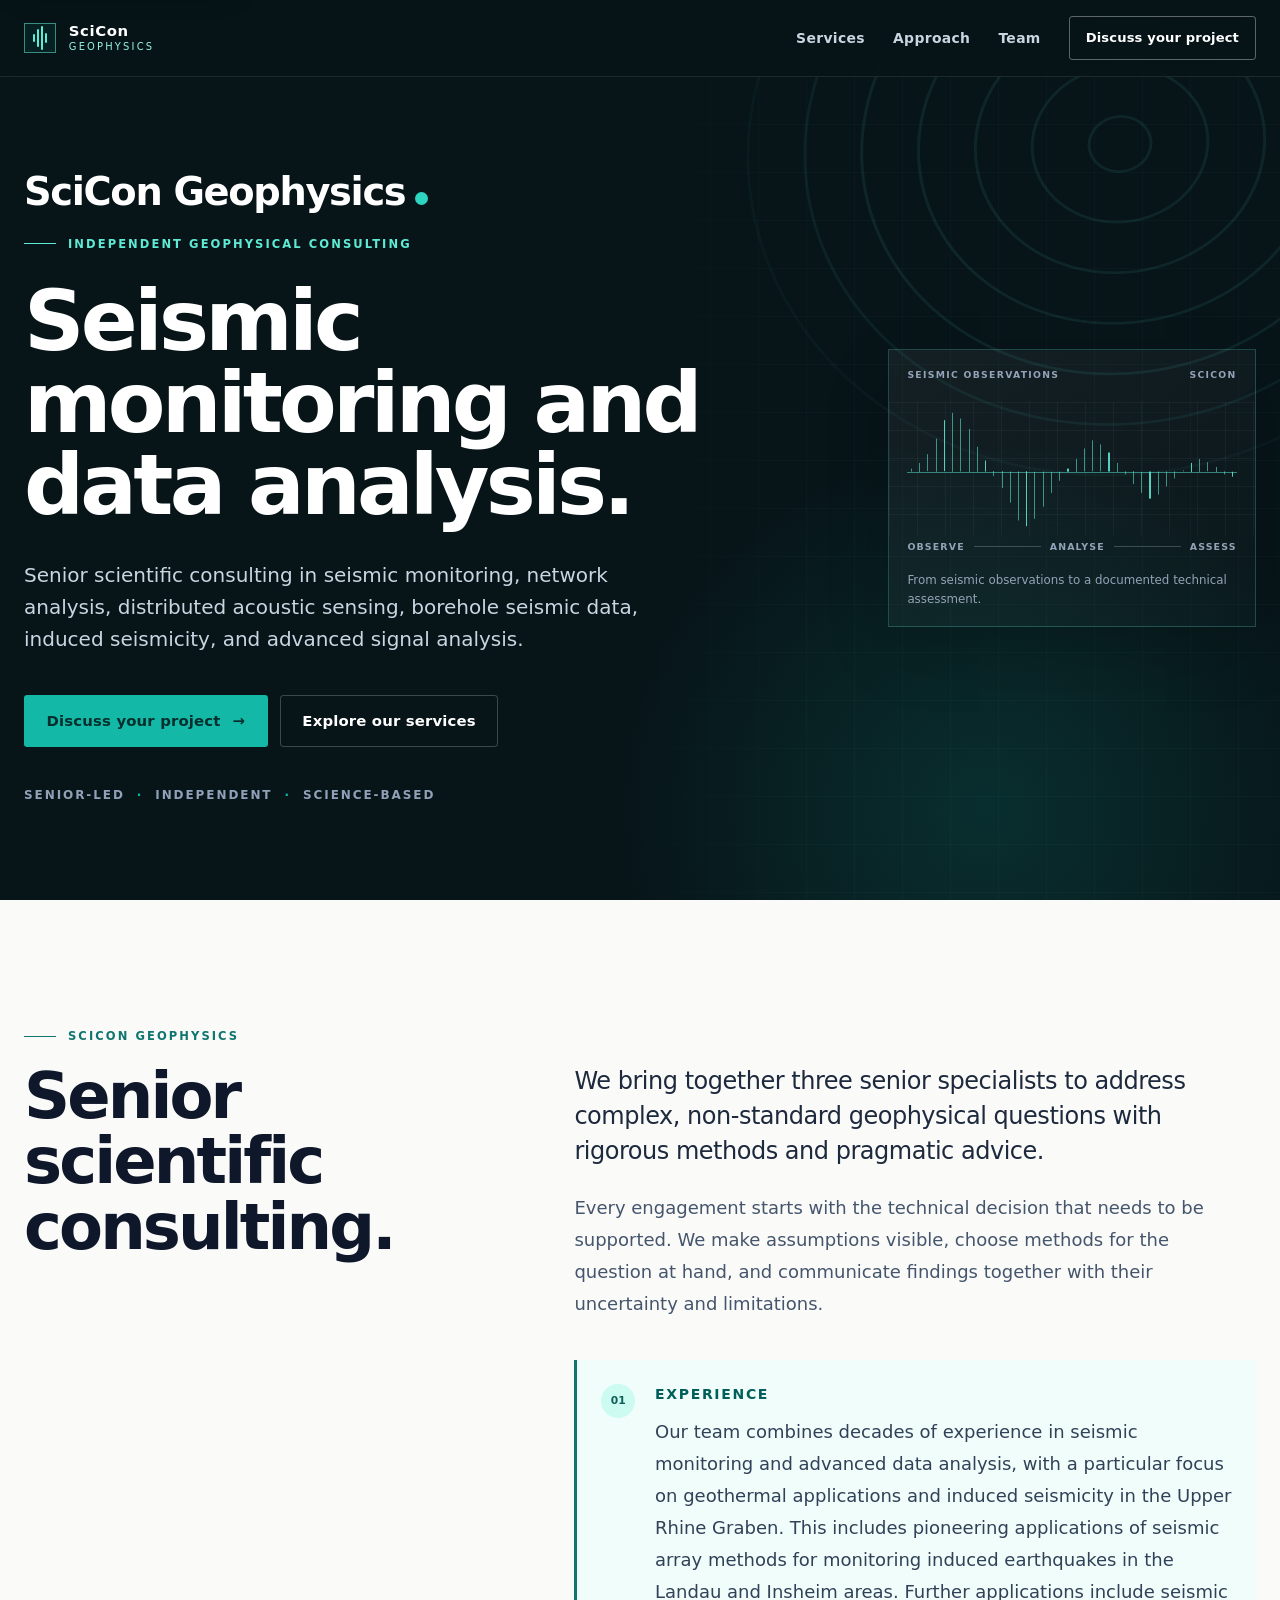
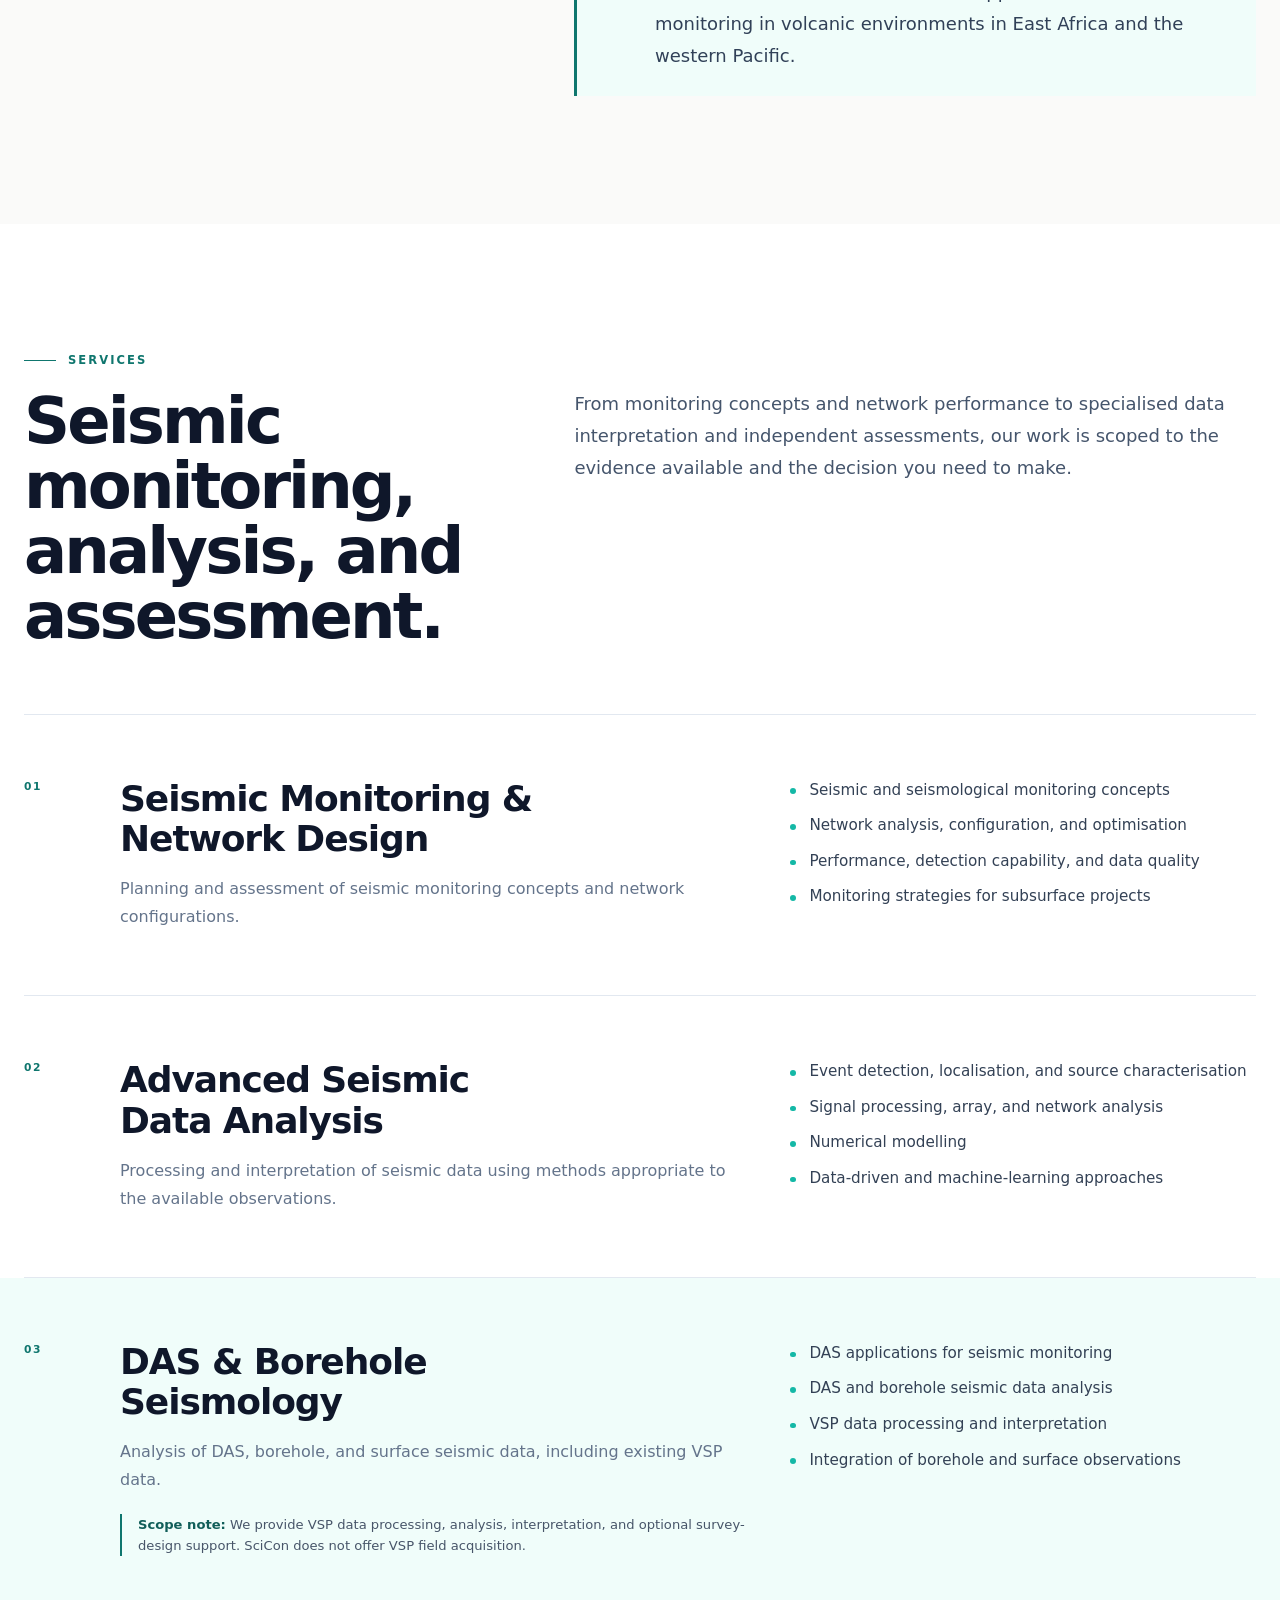
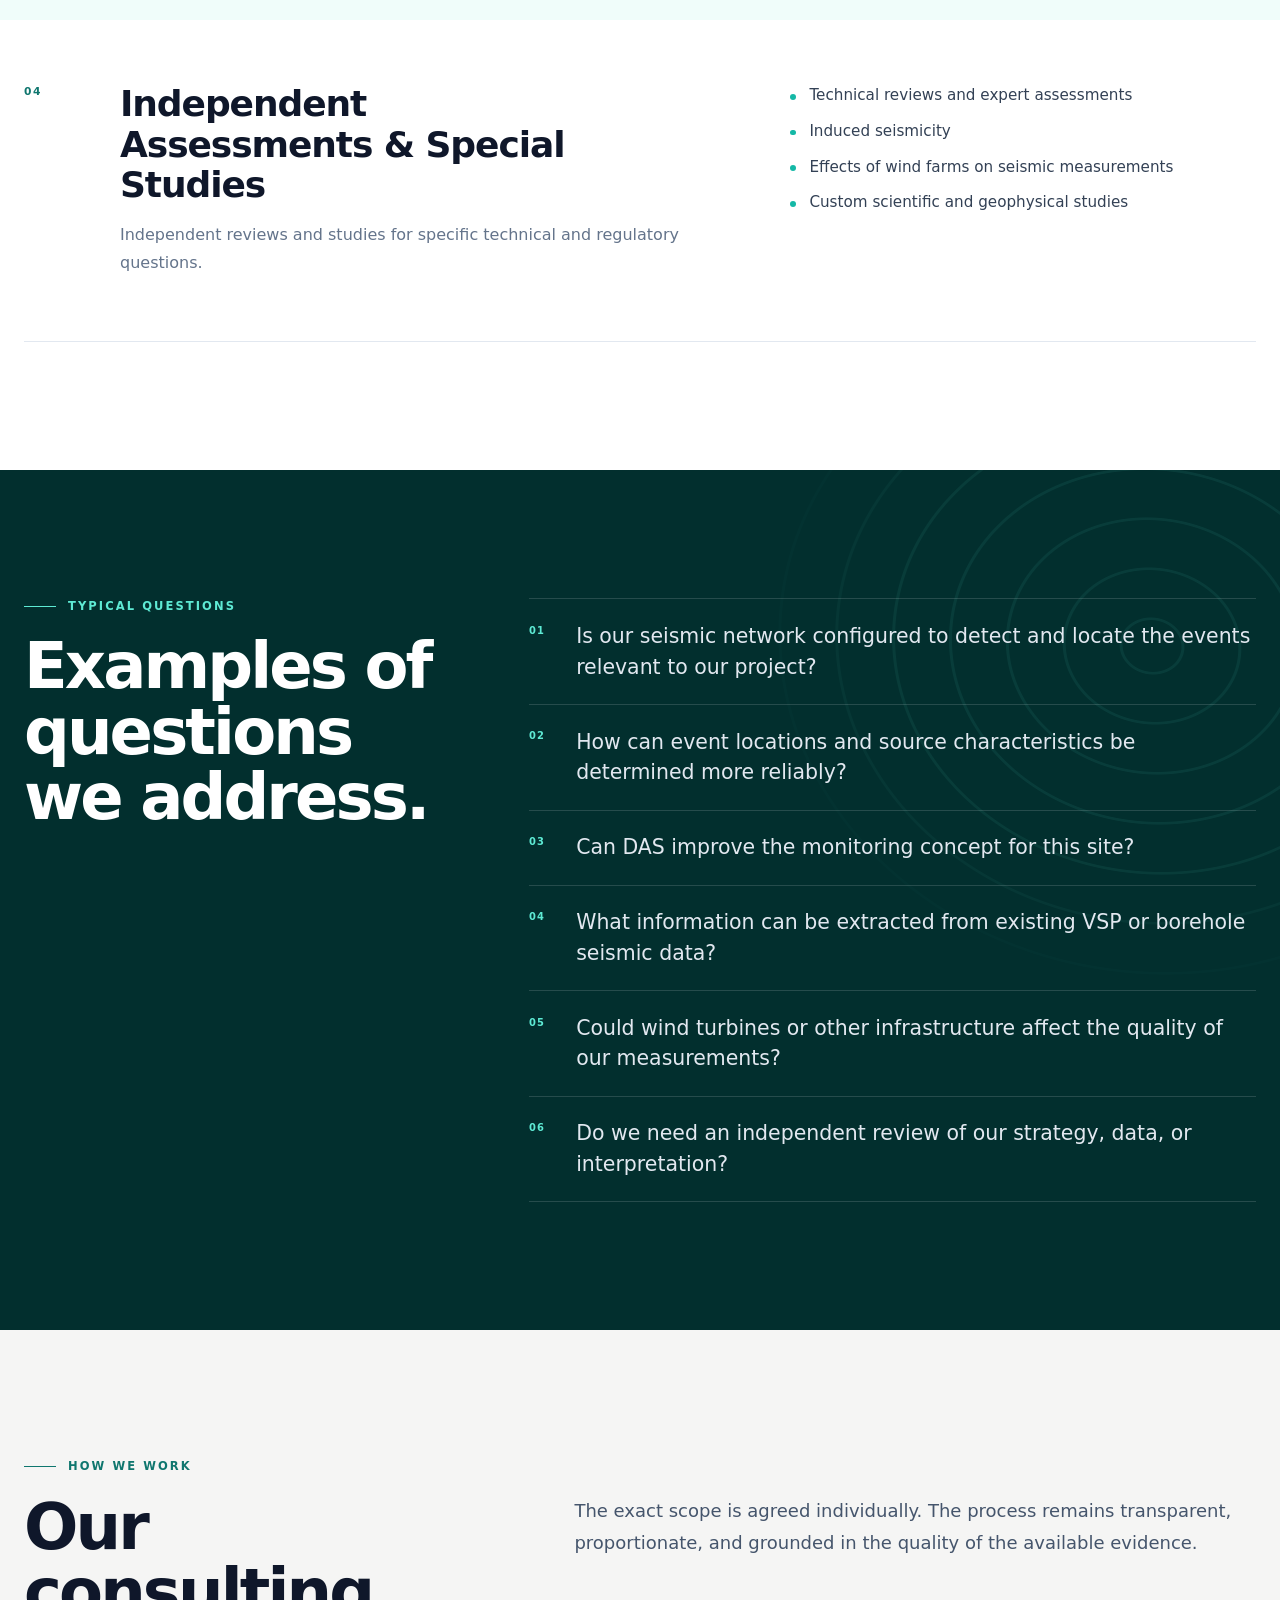
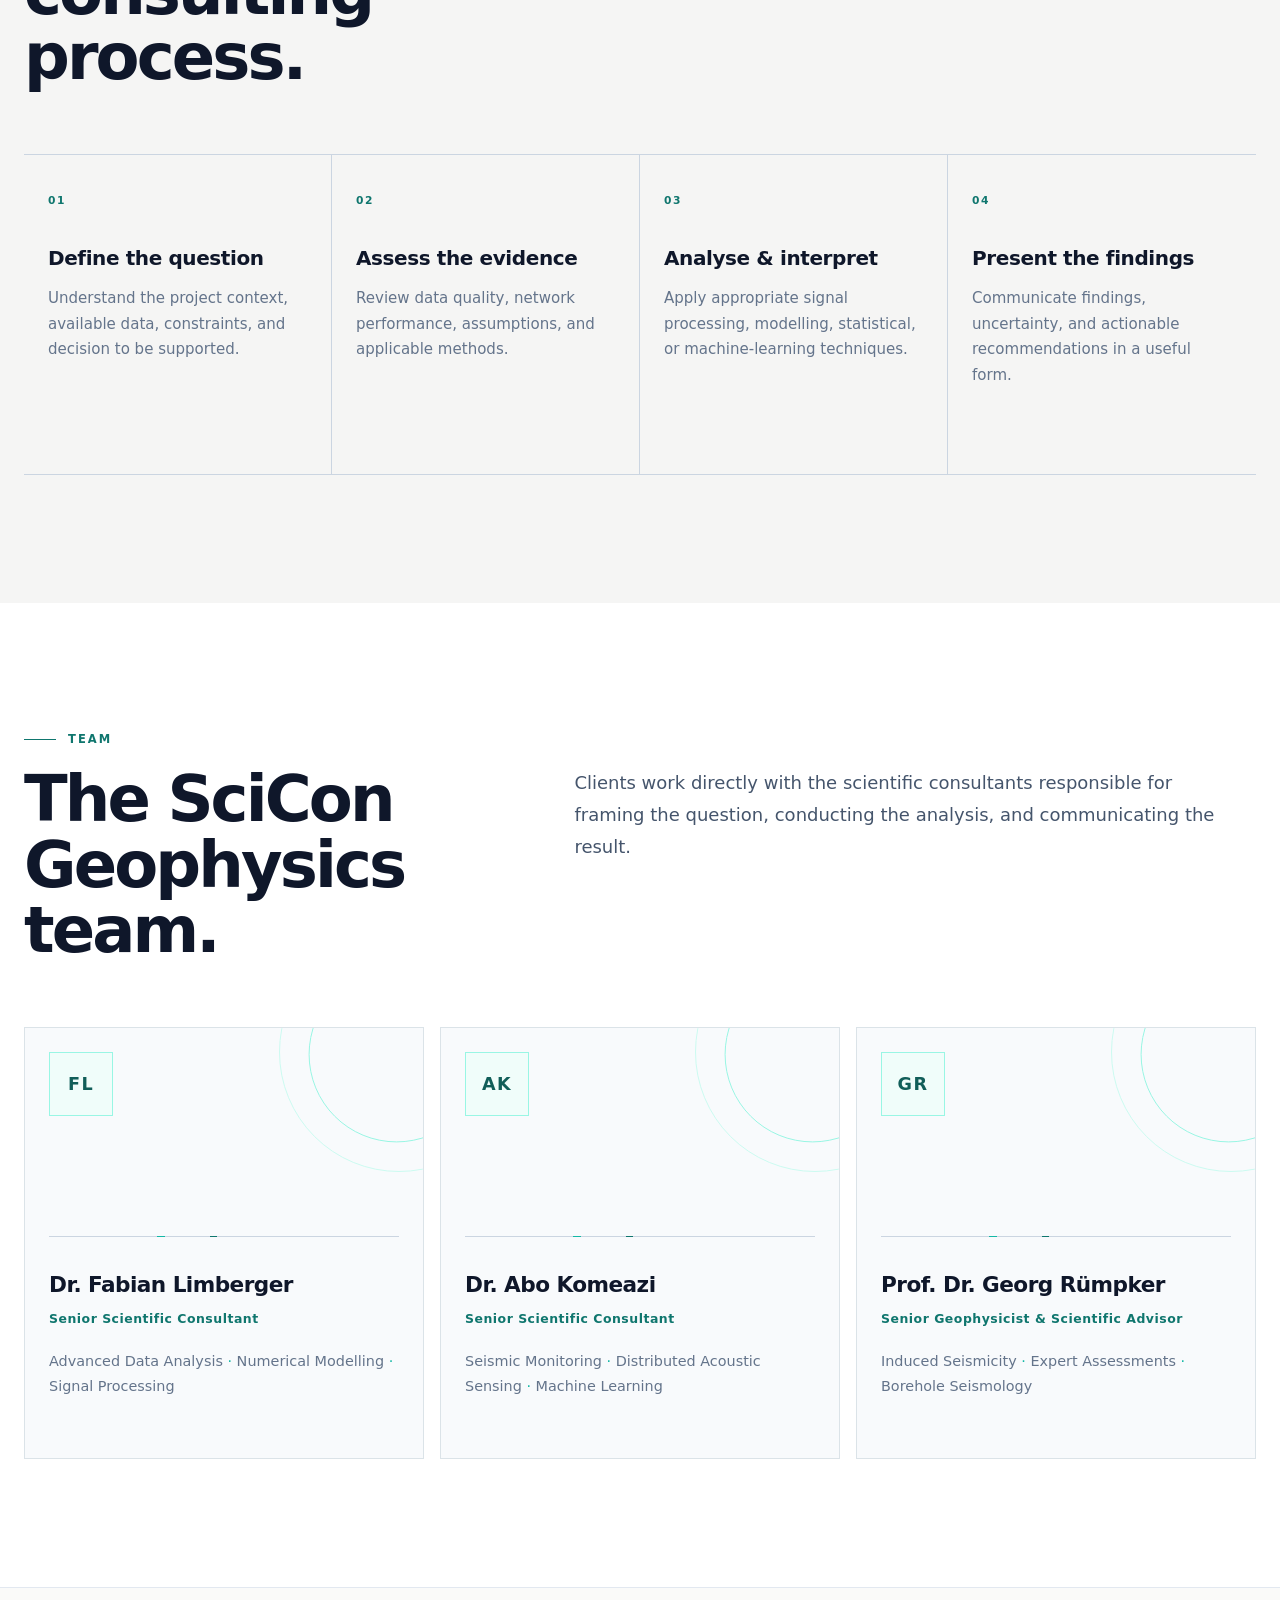
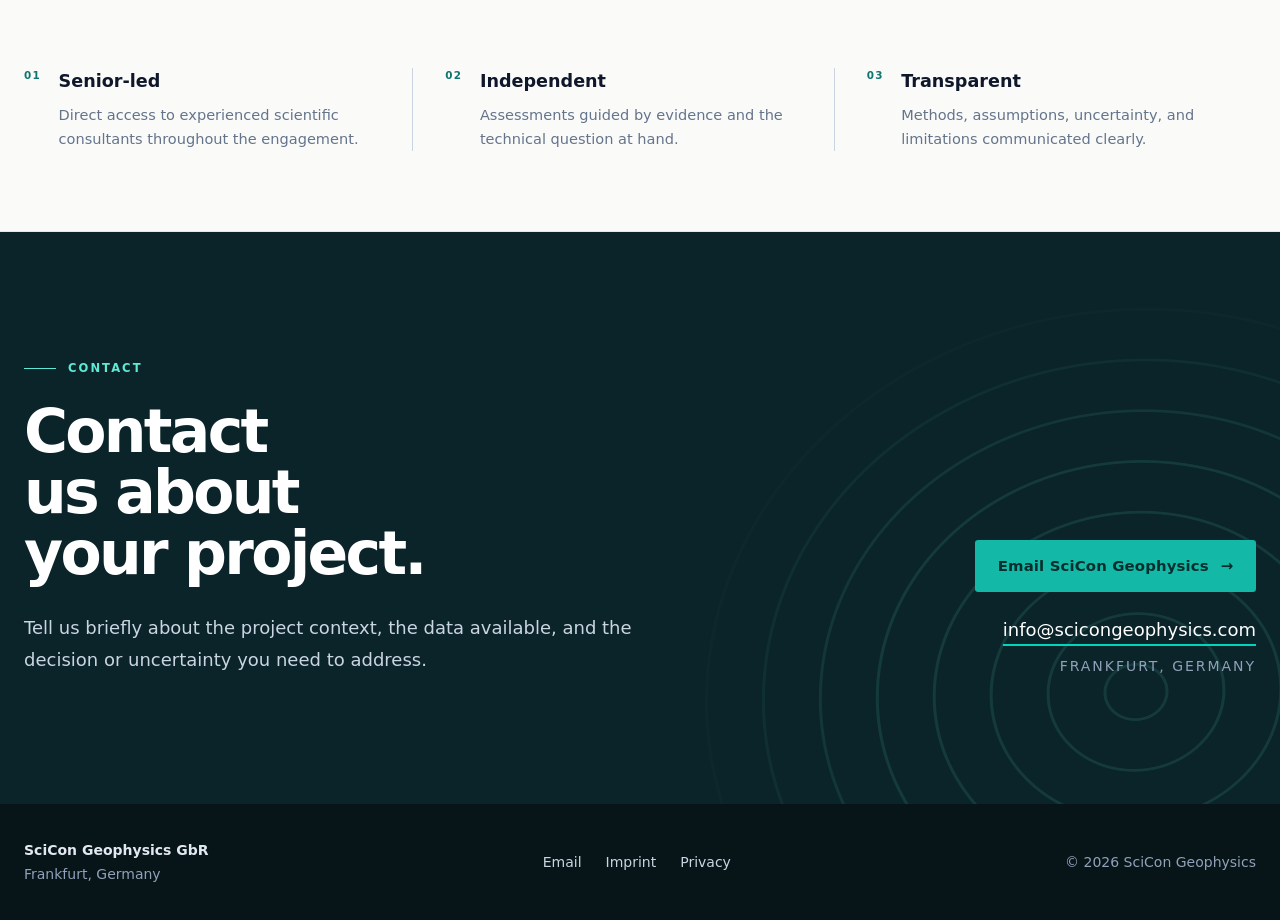
==== index.html @ 1052ba4c "Strengthen experience section" ====
<!doctype html>
<html lang="en" class="scroll-smooth">
<head>
  <meta charset="utf-8">
  <meta name="viewport" content="width=device-width, initial-scale=1">
  <title>SciCon Geophysics | Seismic Monitoring, DAS &amp; Data Analysis</title>
  <meta name="description" content="Independent geophysical consulting for seismic monitoring, network analysis, DAS, borehole and VSP data interpretation, induced seismicity, and advanced seismic data analysis.">
  <meta name="robots" content="noindex, nofollow">
  <meta name="theme-color" content="#0b1d22">
  <link rel="canonical" href="https://gruempker.github.io/scicon-geophysics-draft/">
  <meta property="og:type" content="website">
  <meta property="og:title" content="SciCon Geophysics | Seismic monitoring and data analysis">
  <meta property="og:description" content="Senior-led geophysical consulting for seismic monitoring, DAS, borehole data, induced seismicity, and advanced analysis.">
  <meta property="og:url" content="https://gruempker.github.io/scicon-geophysics-draft/">
  <link rel="icon" href="assets/icons/favicon.svg" type="image/svg+xml">
  <link rel="stylesheet" href="assets/css/styles.css">
  <script src="assets/js/main.js" defer></script>
</head>
<body class="bg-stone-50 text-slate-900 antialiased selection:bg-teal-700 selection:text-white">
  <a href="#main-content" class="skip-link">Skip to main content</a>

  <header class="site-header" data-header>
    <div class="page-shell flex h-[4.75rem] items-center justify-between gap-6">
      <a href="#top" class="wordmark group" aria-label="SciCon Geophysics home">
        <span class="wordmark-mark" aria-hidden="true"><span></span><span></span><span></span><span></span></span>
        <span>
          <strong class="block text-[0.93rem] font-semibold leading-none tracking-[0.04em] text-white">SciCon</strong>
          <span class="mt-1 block text-[0.62rem] font-medium uppercase leading-none tracking-[0.22em] text-teal-200">Geophysics</span>
        </span>
      </a>

      <nav class="hidden items-center gap-7 lg:flex" aria-label="Primary navigation">
        <a class="nav-link" href="#services">Services</a>
        <a class="nav-link" href="#approach">Approach</a>
        <a class="nav-link" href="#team">Team</a>
        <a class="button button-small button-light" href="#contact">Discuss your project</a>
      </nav>

      <button class="menu-button lg:hidden" type="button" aria-expanded="false" aria-controls="mobile-menu" data-menu-button>
        <span class="sr-only">Open navigation</span>
        <span class="menu-lines" aria-hidden="true"><span></span><span></span><span></span></span>
      </button>
    </div>

    <nav id="mobile-menu" class="mobile-menu lg:hidden" aria-label="Mobile navigation" hidden data-mobile-menu>
      <div class="page-shell flex flex-col gap-1 py-5">
        <a class="mobile-nav-link" href="#services">Services</a>
        <a class="mobile-nav-link" href="#approach">Approach</a>
        <a class="mobile-nav-link" href="#team">Team</a>
        <a class="mobile-nav-link" href="#contact">Contact</a>
        <a class="button button-light mt-3 w-full" href="mailto:info@scicongeophysics.com">Email SciCon Geophysics</a>
      </div>
    </nav>
  </header>

  <main id="main-content">
    <section id="top" class="hero-section" aria-labelledby="hero-title">
      <div class="hero-grid" aria-hidden="true"></div>
      <div class="wavefronts wavefronts-hero" aria-hidden="true"></div>
      <div class="page-shell relative grid min-h-[calc(100svh-4.75rem)] items-center gap-14 py-20 lg:grid-cols-[1.3fr_0.7fr] lg:py-24">
        <div class="max-w-3xl">
          <p class="hero-company">SciCon Geophysics</p>
          <p class="eyebrow eyebrow-on-dark mt-6">Independent geophysical consulting</p>
          <h1 id="hero-title" class="mt-7 max-w-[12ch] text-balance text-5xl font-semibold leading-[0.98] tracking-[-0.045em] text-white sm:text-6xl lg:text-[5.25rem]">
            Seismic monitoring and data analysis.
          </h1>
          <p class="mt-8 max-w-2xl text-pretty text-lg leading-8 text-slate-300 sm:text-xl">
            Senior scientific consulting in seismic monitoring, network analysis, distributed acoustic sensing, borehole seismic data, induced seismicity, and advanced signal analysis.
          </p>
          <div class="mt-10 flex flex-col gap-3 sm:flex-row">
            <a class="button button-primary" href="#contact">Discuss your project <span aria-hidden="true">→</span></a>
            <a class="button button-ghost" href="#services">Explore our services</a>
          </div>
          <p class="mt-10 flex flex-wrap gap-x-3 gap-y-1 text-xs font-semibold uppercase tracking-[0.16em] text-slate-400">
            <span>Senior-led</span><span aria-hidden="true" class="text-teal-500">·</span><span>Independent</span><span aria-hidden="true" class="text-teal-500">·</span><span>Science-based</span>
          </p>
        </div>

        <div class="hero-instrument" role="img" aria-label="Stylised seismogram with individual positive and negative amplitudes, illustrating the path from seismic observations to technical assessment">
          <div class="instrument-meta"><span>SEISMIC OBSERVATIONS</span><span>SCICON</span></div>
          <div class="trace-field" aria-hidden="true">
            <span style="--h:2%"></span><span style="--h:6%"></span><span style="--h:13%"></span><span style="--h:24%"></span>
            <span style="--h:38%"></span><span style="--h:43%"></span><span style="--h:39%"></span><span style="--h:31%"></span>
            <span style="--h:18%"></span><span style="--h:8%"></span><span class="negative" style="--h:3%"></span><span class="negative" style="--h:12%"></span>
            <span class="negative" style="--h:23%"></span><span class="negative" style="--h:36%"></span><span class="negative" style="--h:40%"></span><span class="negative" style="--h:35%"></span>
            <span class="negative" style="--h:26%"></span><span class="negative" style="--h:16%"></span><span class="negative" style="--h:7%"></span><span style="--h:2%"></span>
            <span style="--h:9%"></span><span style="--h:17%"></span><span style="--h:23%"></span><span style="--h:20%"></span>
            <span style="--h:14%"></span><span style="--h:6%"></span><span class="negative" style="--h:2%"></span><span class="negative" style="--h:9%"></span>
            <span class="negative" style="--h:16%"></span><span class="negative" style="--h:20%"></span><span class="negative" style="--h:17%"></span><span class="negative" style="--h:11%"></span>
            <span class="negative" style="--h:5%"></span><span style="--h:1%"></span><span style="--h:6%"></span><span style="--h:9%"></span>
            <span style="--h:7%"></span><span style="--h:3%"></span><span class="negative" style="--h:2%"></span><span class="negative" style="--h:4%"></span>
          </div>
          <div class="instrument-footer">
            <span>Observe</span><span class="instrument-line"></span><span>Analyse</span><span class="instrument-line"></span><span>Assess</span>
          </div>
          <p class="instrument-caption">From seismic observations to a documented technical assessment.</p>
        </div>
      </div>
    </section>

    <section class="section-pad bg-stone-50" aria-labelledby="intro-title">
      <div class="page-shell grid gap-12 lg:grid-cols-[0.8fr_1.2fr] lg:gap-24">
        <div>
          <p class="eyebrow">SciCon Geophysics</p>
          <h2 id="intro-title" class="section-title mt-5">Senior scientific consulting.</h2>
        </div>
        <div class="lg:pt-9">
          <p class="text-pretty text-2xl font-medium leading-[1.45] tracking-[-0.02em] text-slate-800">
            We bring together three senior specialists to address complex, non-standard geophysical questions with rigorous methods and pragmatic advice.
          </p>
          <p class="mt-6 max-w-2xl text-lg leading-8 text-slate-600">
            Every engagement starts with the technical decision that needs to be supported. We make assumptions visible, choose methods for the question at hand, and communicate findings together with their uncertainty and limitations.
          </p>
          <div class="experience-note mt-10">
            <span class="experience-index" aria-hidden="true">01</span>
            <div>
              <p class="text-sm font-semibold uppercase tracking-[0.12em] text-teal-800">Experience</p>
              <p class="mt-3 text-lg leading-8 text-slate-700">Our team combines decades of experience in seismic monitoring and advanced data analysis, with a particular focus on geothermal applications and induced seismicity in the Upper Rhine Graben. This includes pioneering applications of seismic array methods for monitoring induced earthquakes in the Landau and Insheim areas. Further applications include seismic monitoring in volcanic environments in East Africa and the western Pacific.</p>
            </div>
          </div>
        </div>
      </div>
    </section>

    <section id="services" class="section-pad scroll-mt-20 bg-white" aria-labelledby="services-title">
      <div class="page-shell">
        <div class="grid gap-8 lg:grid-cols-[0.8fr_1.2fr] lg:gap-24">
          <div>
            <p class="eyebrow">Services</p>
            <h2 id="services-title" class="section-title mt-5">Seismic monitoring, analysis, and assessment.</h2>
          </div>
          <p class="max-w-2xl text-lg leading-8 text-slate-600 lg:pt-9">From monitoring concepts and network performance to specialised data interpretation and independent assessments, our work is scoped to the evidence available and the decision you need to make.</p>
        </div>

        <div class="mt-16 border-t border-slate-200">
          <article class="service-row">
            <div class="service-number" aria-hidden="true">01</div>
            <div>
              <h3 class="service-title">Seismic Monitoring &amp; Network Design</h3>
              <p class="service-summary">Planning and assessment of seismic monitoring concepts and network configurations.</p>
            </div>
            <ul class="service-list">
              <li>Seismic and seismological monitoring concepts</li>
              <li>Network analysis, configuration, and optimisation</li>
              <li>Performance, detection capability, and data quality</li>
              <li>Monitoring strategies for subsurface projects</li>
            </ul>
          </article>

          <article class="service-row">
            <div class="service-number" aria-hidden="true">02</div>
            <div>
              <h3 class="service-title">Advanced Seismic Data Analysis</h3>
              <p class="service-summary">Processing and interpretation of seismic data using methods appropriate to the available observations.</p>
            </div>
            <ul class="service-list">
              <li>Event detection, localisation, and source characterisation</li>
              <li>Signal processing, array, and network analysis</li>
              <li>Numerical modelling</li>
              <li>Data-driven and machine-learning approaches</li>
            </ul>
          </article>

          <article class="service-row service-featured">
            <div class="service-number" aria-hidden="true">03</div>
            <div>
              <h3 class="service-title">DAS &amp; Borehole Seismology</h3>
              <p class="service-summary">Analysis of DAS, borehole, and surface seismic data, including existing VSP data.</p>
              <p class="scope-note"><strong>Scope note:</strong> We provide VSP data processing, analysis, interpretation, and optional survey-design support. SciCon does not offer VSP field acquisition.</p>
            </div>
            <ul class="service-list">
              <li>DAS applications for seismic monitoring</li>
              <li>DAS and borehole seismic data analysis</li>
              <li>VSP data processing and interpretation</li>
              <li>Integration of borehole and surface observations</li>
            </ul>
          </article>

          <article class="service-row">
            <div class="service-number" aria-hidden="true">04</div>
            <div>
              <h3 class="service-title">Independent Assessments &amp; Special Studies</h3>
              <p class="service-summary">Independent reviews and studies for specific technical and regulatory questions.</p>
            </div>
            <ul class="service-list">
              <li>Technical reviews and expert assessments</li>
              <li>Induced seismicity</li>
              <li>Effects of wind farms on seismic measurements</li>
              <li>Custom scientific and geophysical studies</li>
            </ul>
          </article>
        </div>
      </div>
    </section>

    <section class="section-pad relative overflow-hidden bg-teal-950 text-white" aria-labelledby="questions-title">
      <div class="wavefronts wavefronts-questions" aria-hidden="true"></div>
      <div class="page-shell relative">
        <div class="grid gap-10 lg:grid-cols-[0.72fr_1.28fr] lg:gap-24">
          <div>
            <p class="eyebrow eyebrow-on-dark">Typical questions</p>
            <h2 id="questions-title" class="section-title mt-5 text-white">Examples of questions we address.</h2>
          </div>
          <div class="question-list">
            <p><span>01</span>Is our seismic network configured to detect and locate the events relevant to our project?</p>
            <p><span>02</span>How can event locations and source characteristics be determined more reliably?</p>
            <p><span>03</span>Can DAS improve the monitoring concept for this site?</p>
            <p><span>04</span>What information can be extracted from existing VSP or borehole seismic data?</p>
            <p><span>05</span>Could wind turbines or other infrastructure affect the quality of our measurements?</p>
            <p><span>06</span>Do we need an independent review of our strategy, data, or interpretation?</p>
          </div>
        </div>
      </div>
    </section>

    <section id="approach" class="section-pad scroll-mt-20 bg-stone-100" aria-labelledby="approach-title">
      <div class="page-shell">
        <p class="eyebrow">How we work</p>
        <div class="mt-5 grid gap-8 lg:grid-cols-[0.8fr_1.2fr] lg:gap-24">
          <h2 id="approach-title" class="section-title">Our consulting process.</h2>
          <p class="max-w-2xl text-lg leading-8 text-slate-600">The exact scope is agreed individually. The process remains transparent, proportionate, and grounded in the quality of the available evidence.</p>
        </div>

        <ol class="process-grid mt-16">
          <li class="process-step">
            <span class="process-number">01</span>
            <h3>Define the question</h3>
            <p>Understand the project context, available data, constraints, and decision to be supported.</p>
          </li>
          <li class="process-step">
            <span class="process-number">02</span>
            <h3>Assess the evidence</h3>
            <p>Review data quality, network performance, assumptions, and applicable methods.</p>
          </li>
          <li class="process-step">
            <span class="process-number">03</span>
            <h3>Analyse &amp; interpret</h3>
            <p>Apply appropriate signal processing, modelling, statistical, or machine-learning techniques.</p>
          </li>
          <li class="process-step">
            <span class="process-number">04</span>
            <h3>Present the findings</h3>
            <p>Communicate findings, uncertainty, and actionable recommendations in a useful form.</p>
          </li>
        </ol>
      </div>
    </section>

    <section id="team" class="section-pad scroll-mt-20 bg-white" aria-labelledby="team-title">
      <div class="page-shell">
        <div class="grid gap-8 lg:grid-cols-[0.8fr_1.2fr] lg:gap-24">
          <div>
            <p class="eyebrow">Team</p>
            <h2 id="team-title" class="section-title mt-5">The SciCon Geophysics team.</h2>
          </div>
          <p class="max-w-2xl text-lg leading-8 text-slate-600 lg:pt-9">Clients work directly with the scientific consultants responsible for framing the question, conducting the analysis, and communicating the result.</p>
        </div>

        <div class="team-grid mt-16">
          <article class="team-card">
            <div class="team-monogram" aria-hidden="true">FL</div>
            <div class="team-trace" aria-hidden="true"></div>
            <h3>Dr. Fabian Limberger</h3>
            <p class="team-role">Senior Scientific Consultant</p>
            <p class="team-expertise">Advanced Data Analysis <span>·</span> Numerical Modelling <span>·</span> Signal Processing</p>
          </article>
          <article class="team-card">
            <div class="team-monogram" aria-hidden="true">AK</div>
            <div class="team-trace" aria-hidden="true"></div>
            <h3>Dr. Abo Komeazi</h3>
            <p class="team-role">Senior Scientific Consultant</p>
            <p class="team-expertise">Seismic Monitoring <span>·</span> Distributed Acoustic Sensing <span>·</span> Machine Learning</p>
          </article>
          <article class="team-card">
            <div class="team-monogram" aria-hidden="true">GR</div>
            <div class="team-trace" aria-hidden="true"></div>
            <h3>Prof. Dr. Georg Rümpker</h3>
            <p class="team-role">Senior Geophysicist &amp; Scientific Advisor</p>
            <p class="team-expertise">Induced Seismicity <span>·</span> Expert Assessments <span>·</span> Borehole Seismology</p>
          </article>
        </div>
      </div>
    </section>

    <section class="border-y border-slate-200 bg-stone-50 py-16 sm:py-20" aria-labelledby="principles-title">
      <div class="page-shell">
        <h2 id="principles-title" class="sr-only">Our working principles</h2>
        <div class="principles-grid">
          <div class="principle"><span aria-hidden="true">01</span><div><h3>Senior-led</h3><p>Direct access to experienced scientific consultants throughout the engagement.</p></div></div>
          <div class="principle"><span aria-hidden="true">02</span><div><h3>Independent</h3><p>Assessments guided by evidence and the technical question at hand.</p></div></div>
          <div class="principle"><span aria-hidden="true">03</span><div><h3>Transparent</h3><p>Methods, assumptions, uncertainty, and limitations communicated clearly.</p></div></div>
        </div>
      </div>
    </section>

    <section id="contact" class="contact-section scroll-mt-20" aria-labelledby="contact-title">
      <div class="wavefronts wavefronts-contact" aria-hidden="true"></div>
      <div class="page-shell relative py-24 sm:py-32">
        <p class="eyebrow eyebrow-on-dark">Contact</p>
        <div class="mt-6 grid gap-10 lg:grid-cols-[1.2fr_0.8fr] lg:items-end lg:gap-20">
          <div>
            <h2 id="contact-title" class="max-w-[11ch] text-balance text-5xl font-semibold leading-[1.02] tracking-[-0.045em] text-white sm:text-6xl">Contact us about your project.</h2>
            <p class="mt-7 max-w-2xl text-lg leading-8 text-slate-300">Tell us briefly about the project context, the data available, and the decision or uncertainty you need to address.</p>
          </div>
          <div class="lg:text-right">
            <a class="button button-primary" href="mailto:info@scicongeophysics.com?subject=Project%20enquiry%20for%20SciCon%20Geophysics">Email SciCon Geophysics <span aria-hidden="true">→</span></a>
            <a class="mt-6 block break-all text-lg font-medium text-white underline decoration-teal-400 decoration-2 underline-offset-8 hover:text-teal-100 focus-visible:outline focus-visible:outline-2 focus-visible:outline-offset-4 focus-visible:outline-teal-300" href="mailto:info@scicongeophysics.com">info@scicongeophysics.com</a>
            <p class="mt-3 text-sm uppercase tracking-[0.14em] text-slate-400">Frankfurt, Germany</p>
          </div>
        </div>
      </div>
    </section>
  </main>

  <footer class="bg-[#071418] py-9 text-slate-400">
    <div class="page-shell flex flex-col gap-6 text-sm sm:flex-row sm:items-center sm:justify-between">
      <div>
        <p class="font-semibold text-slate-200">SciCon Geophysics GbR</p>
        <p class="mt-1">Frankfurt, Germany</p>
      </div>
      <nav class="flex flex-wrap gap-x-6 gap-y-3" aria-label="Footer navigation">
        <a class="footer-link" href="mailto:info@scicongeophysics.com">Email</a>
        <a class="footer-link" href="imprint.html">Imprint</a>
        <a class="footer-link" href="privacy.html">Privacy</a>
      </nav>
      <p>© <span data-year>2026</span> SciCon Geophysics</p>
    </div>
  </footer>
</body>
</html>
---- assets/css/styles.css ----
/*! tailwindcss v4.2.1 | MIT License | https://tailwindcss.com */
@layer properties{@supports (((-webkit-hyphens:none)) and (not (margin-trim:inline))) or ((-moz-orient:inline) and (not (color:rgb(from red r g b)))){*,:before,:after,::backdrop{--tw-border-style:solid;--tw-leading:initial;--tw-font-weight:initial;--tw-tracking:initial;--tw-outline-style:solid}}}@layer theme{:root,:host{--font-sans:Inter, ui-sans-serif, system-ui, -apple-system, BlinkMacSystemFont, "Segoe UI", sans-serif;--font-mono:ui-monospace, SFMono-Regular, Menlo, Monaco, Consolas, "Liberation Mono", "Courier New", monospace;--color-teal-100:oklch(95.3% .051 180.801);--color-teal-200:oklch(91% .096 180.426);--color-teal-300:oklch(85.5% .138 181.071);--color-teal-400:oklch(77.7% .152 181.912);--color-teal-500:oklch(70.4% .14 182.503);--color-teal-700:oklch(51.1% .096 186.391);--color-teal-800:oklch(43.7% .078 188.216);--color-teal-950:oklch(27.7% .046 192.524);--color-slate-200:oklch(92.9% .013 255.508);--color-slate-300:oklch(86.9% .022 252.894);--color-slate-400:oklch(70.4% .04 256.788);--color-slate-500:oklch(55.4% .046 257.417);--color-slate-600:oklch(44.6% .043 257.281);--color-slate-700:oklch(37.2% .044 257.287);--color-slate-800:oklch(27.9% .041 260.031);--color-slate-900:oklch(20.8% .042 265.755);--color-slate-950:oklch(12.9% .042 264.695);--color-stone-50:oklch(98.5% .001 106.423);--color-stone-100:oklch(97% .001 106.424);--color-white:#fff;--spacing:.25rem;--container-2xl:42rem;--container-3xl:48rem;--text-xs:.75rem;--text-xs--line-height:calc(1 / .75);--text-sm:.875rem;--text-sm--line-height:calc(1.25 / .875);--text-lg:1.125rem;--text-lg--line-height:calc(1.75 / 1.125);--text-xl:1.25rem;--text-xl--line-height:calc(1.75 / 1.25);--text-2xl:1.5rem;--text-2xl--line-height:calc(2 / 1.5);--text-5xl:3rem;--text-5xl--line-height:1;--text-6xl:3.75rem;--text-6xl--line-height:1;--font-weight-medium:500;--font-weight-semibold:600;--default-font-family:var(--font-sans);--default-mono-font-family:var(--font-mono)}}@layer base{*,:after,:before,::backdrop{box-sizing:border-box;border:0 solid;margin:0;padding:0}::file-selector-button{box-sizing:border-box;border:0 solid;margin:0;padding:0}html,:host{-webkit-text-size-adjust:100%;tab-size:4;line-height:1.5;font-family:var(--default-font-family,ui-sans-serif, system-ui, sans-serif, "Apple Color Emoji", "Segoe UI Emoji", "Segoe UI Symbol", "Noto Color Emoji");font-feature-settings:var(--default-font-feature-settings,normal);font-variation-settings:var(--default-font-variation-settings,normal);-webkit-tap-highlight-color:transparent}hr{height:0;color:inherit;border-top-width:1px}abbr:where([title]){-webkit-text-decoration:underline dotted;text-decoration:underline dotted}h1,h2,h3,h4,h5,h6{font-size:inherit;font-weight:inherit}a{color:inherit;-webkit-text-decoration:inherit;-webkit-text-decoration:inherit;-webkit-text-decoration:inherit;text-decoration:inherit}b,strong{font-weight:bolder}code,kbd,samp,pre{font-family:var(--default-mono-font-family,ui-monospace, SFMono-Regular, Menlo, Monaco, Consolas, "Liberation Mono", "Courier New", monospace);font-feature-settings:var(--default-mono-font-feature-settings,normal);font-variation-settings:var(--default-mono-font-variation-settings,normal);font-size:1em}small{font-size:80%}sub,sup{vertical-align:baseline;font-size:75%;line-height:0;position:relative}sub{bottom:-.25em}sup{top:-.5em}table{text-indent:0;border-color:inherit;border-collapse:collapse}:-moz-focusring{outline:auto}progress{vertical-align:baseline}summary{display:list-item}ol,ul,menu{list-style:none}img,svg,video,canvas,audio,iframe,embed,object{vertical-align:middle;display:block}img,video{max-width:100%;height:auto}button,input,select,optgroup,textarea{font:inherit;font-feature-settings:inherit;font-variation-settings:inherit;letter-spacing:inherit;color:inherit;opacity:1;background-color:#0000;border-radius:0}::file-selector-button{font:inherit;font-feature-settings:inherit;font-variation-settings:inherit;letter-spacing:inherit;color:inherit;opacity:1;background-color:#0000;border-radius:0}:where(select:is([multiple],[size])) optgroup{font-weight:bolder}:where(select:is([multiple],[size])) optgroup option{padding-inline-start:20px}::file-selector-button{margin-inline-end:4px}::placeholder{opacity:1}@supports (not ((-webkit-appearance:-apple-pay-button))) or (contain-intrinsic-size:1px){::placeholder{color:currentColor}@supports (color:color-mix(in lab, red, red)){::placeholder{color:color-mix(in oklab, currentcolor 50%, transparent)}}}textarea{resize:vertical}::-webkit-search-decoration{-webkit-appearance:none}::-webkit-date-and-time-value{min-height:1lh;text-align:inherit}::-webkit-datetime-edit{display:inline-flex}::-webkit-datetime-edit-fields-wrapper{padding:0}::-webkit-datetime-edit{padding-block:0}::-webkit-datetime-edit-year-field{padding-block:0}::-webkit-datetime-edit-month-field{padding-block:0}::-webkit-datetime-edit-day-field{padding-block:0}::-webkit-datetime-edit-hour-field{padding-block:0}::-webkit-datetime-edit-minute-field{padding-block:0}::-webkit-datetime-edit-second-field{padding-block:0}::-webkit-datetime-edit-millisecond-field{padding-block:0}::-webkit-datetime-edit-meridiem-field{padding-block:0}::-webkit-calendar-picker-indicator{line-height:1}:-moz-ui-invalid{box-shadow:none}button,input:where([type=button],[type=reset],[type=submit]){appearance:button}::file-selector-button{appearance:button}::-webkit-inner-spin-button{height:auto}::-webkit-outer-spin-button{height:auto}[hidden]:where(:not([hidden=until-found])){display:none!important}*,:before,:after{box-sizing:border-box}html{scroll-padding-top:5rem}body{min-width:320px;margin:0}a{text-underline-offset:.2em}button,a{-webkit-tap-highlight-color:transparent}:focus-visible{outline-offset:4px;outline:3px solid #2dd4bf}}@layer components{.page-shell{width:min(100% - 2rem,78rem);margin-inline:auto}.section-pad{padding-block:clamp(5.5rem,10vw,9rem)}.section-title{text-wrap:balance;letter-spacing:-.045em;color:#0f172a;max-width:13ch;font-size:clamp(2.4rem,5vw,4.35rem);font-weight:600;line-height:1.02}.eyebrow{color:#0f766e;letter-spacing:.18em;text-transform:uppercase;align-items:center;gap:.75rem;font-size:.72rem;font-weight:700;line-height:1.4;display:flex}.eyebrow:before{content:"";background:currentColor;width:2rem;height:1px}.eyebrow-on-dark{color:#5eead4}.skip-link{z-index:100;color:#0f172a;background:#fff;border-radius:.25rem;padding:.75rem 1rem;font-weight:700;position:fixed;top:.75rem;left:.75rem;transform:translateY(-160%);box-shadow:0 8px 30px #0003}.skip-link:focus{transform:translateY(0)}.site-header{z-index:50;-webkit-backdrop-filter:blur(16px);backdrop-filter:blur(16px);background:#071418c7;border-bottom:1px solid #ffffff17;transition:background .18s,box-shadow .18s;position:fixed;inset:0 0 auto}.site-header.is-scrolled{background:#071418f5;box-shadow:0 12px 34px #00000024}.legal-header{background:#071418}.wordmark{align-items:center;gap:.8rem;min-height:2.75rem;text-decoration:none;display:inline-flex}.wordmark-mark{background:#14b8a614;border:1px solid #5eead48c;justify-content:center;align-items:center;gap:2px;width:2rem;height:1.9rem;display:flex}.wordmark-mark span{background:#5eead4;border-radius:999px;width:2px;display:block}.wordmark-mark span:first-child{height:26%}.wordmark-mark span:nth-child(2){height:62%}.wordmark-mark span:nth-child(3){height:88%}.wordmark-mark span:nth-child(4){height:38%}.nav-link{color:#cbd5e1;letter-spacing:.025em;font-size:.87rem;font-weight:600;text-decoration:none;transition:color .16s}.nav-link:hover{color:#fff}.button{letter-spacing:.01em;text-align:center;border:1px solid #0000;border-radius:.2rem;justify-content:center;align-items:center;gap:.75rem;min-height:3.25rem;padding:.8rem 1.35rem;font-size:.93rem;font-weight:700;text-decoration:none;transition:background .16s,border-color .16s,color .16s,transform .16s;display:inline-flex}.button:hover{transform:translateY(-1px)}.button-small{min-height:2.75rem;padding:.6rem 1rem;font-size:.82rem}.button-primary{color:#042f2e;background:#14b8a6}.button-primary:hover{background:#5eead4}.button-light{color:#fff;border-color:#ffffff59}.button-light:hover{background:#5eead414;border-color:#5eead4}.button-ghost{color:#fff;border-color:#ffffff38}.button-ghost:hover{background:#ffffff0f;border-color:#fff9}.menu-button{color:#fff;border:1px solid #fff3;border-radius:.2rem;place-items:center;min-width:2.75rem;min-height:2.75rem;display:inline-grid}.menu-lines{flex-direction:column;gap:4px;width:1.2rem;display:flex}.menu-lines span{background:currentColor;width:100%;height:1px;transition:transform .16s,opacity .16s}.menu-button[aria-expanded=true] .menu-lines span:first-child{transform:translateY(5px)rotate(45deg)}.menu-button[aria-expanded=true] .menu-lines span:nth-child(2){opacity:0}.menu-button[aria-expanded=true] .menu-lines span:nth-child(3){transform:translateY(-5px)rotate(-45deg)}.mobile-menu{background:#071418;border-top:1px solid #ffffff17}.mobile-nav-link{color:#e2e8f0;border-bottom:1px solid #ffffff14;align-items:center;min-height:3rem;font-weight:600;text-decoration:none;display:flex}.hero-section{background:#071418;padding-top:4.75rem;position:relative;overflow:hidden}.hero-section:before{content:"";background:radial-gradient(circle,#14b8a629,#0000 66%);height:80%;position:absolute;inset:auto -12% -30% 42%}.hero-grid{opacity:.2;background-image:linear-gradient(#5eead429 1px,#0000 1px),linear-gradient(90deg,#5eead429 1px,#0000 1px);background-size:48px 48px;position:absolute;inset:4.75rem 0 0 48%;-webkit-mask-image:linear-gradient(90deg,#0000,#000 30%);mask-image:linear-gradient(90deg,#0000,#000 30%)}.hero-company{color:#fff;letter-spacing:-.035em;font-size:clamp(1.65rem,3vw,2.4rem);font-weight:650;line-height:1}.hero-company:after{content:"";background:#2dd4bf;border-radius:999px;width:.35em;height:.35em;margin-left:.25em;display:inline-block}.hero-instrument{background:linear-gradient(145deg,#ffffff0d,#ffffff03);border:1px solid #5eead438;justify-self:center;width:min(100%,23rem);min-height:17rem;padding:1.15rem;position:relative;overflow:hidden;box-shadow:0 24px 60px #00000029}.hero-instrument:before{content:"";background-image:linear-gradient(#ffffff0a 1px,#0000 1px),linear-gradient(90deg,#ffffff0a 1px,#0000 1px);background-size:28px 28px;position:absolute;inset:3.3rem 0 5.7rem}.instrument-meta{z-index:1;color:#94a3b8;letter-spacing:.14em;justify-content:space-between;gap:1rem;font-size:.58rem;font-weight:700;display:flex;position:relative}.trace-field{z-index:1;grid-template-columns:repeat(40,minmax(0,1fr));align-items:center;height:8.5rem;margin-top:1.35rem;display:grid;position:relative}.trace-field:after{content:"";background:#5eead480;height:1px;position:absolute;inset:50% 0 auto}.trace-field span{width:1px;height:var(--h);opacity:.58;background:#5eead4;justify-self:center;min-height:1px;transform:translateY(-50%)}.trace-field span.negative{transform:translateY(50%)}.trace-field span:nth-child(5n){opacity:.88;width:1.5px}.instrument-footer{z-index:1;color:#94a3b8;letter-spacing:.12em;text-transform:uppercase;align-items:center;gap:.55rem;font-size:.59rem;font-weight:700;display:flex;position:relative}.instrument-line{background:#94a3b859;flex:1;height:1px}.instrument-caption{z-index:1;color:#94a3b8;max-width:24rem;margin-top:1.1rem;font-size:.74rem;line-height:1.55;position:relative}.wavefronts{z-index:0;pointer-events:none;background:repeating-radial-gradient(#0000 0 29px,#5eead4b3 30px 32px,#0000 33px 57px);position:absolute;-webkit-mask-image:radial-gradient(#000 0 46%,#0000 76%);mask-image:radial-gradient(#000 0 46%,#0000 76%)}.wavefronts-hero{opacity:.12;width:52rem;height:46rem;top:-14rem;right:-16rem;transform:rotate(-9deg)}.wavefronts-questions{opacity:.1;width:48rem;height:42rem;top:-10rem;right:-16rem;transform:rotate(8deg)}.wavefronts-contact{opacity:.16;width:54rem;height:48rem;bottom:-17rem;right:-18rem;transform:rotate(-6deg)}.experience-note{background:#f0fdfa;border-left:3px solid #0f766e;grid-template-columns:auto 1fr;gap:1.25rem;padding:1.5rem;display:grid}.experience-index{color:#115e59;background:#ccfbf1;border-radius:999px;place-items:center;width:2.1rem;height:2.1rem;font-size:.67rem;font-weight:800;display:grid}.service-row{border-bottom:1px solid #e2e8f0;gap:1.5rem;padding-block:3rem;display:grid}.service-number{color:#0f766e;letter-spacing:.14em;font-size:.67rem;font-weight:800}.service-title{letter-spacing:-.03em;color:#0f172a;max-width:18ch;font-size:clamp(1.55rem,3vw,2.25rem);font-weight:600;line-height:1.12}.service-summary{color:#64748b;max-width:38rem;margin-top:1rem;font-size:1rem;line-height:1.75}.service-list{color:#334155;align-content:start;gap:.75rem;font-size:.95rem;line-height:1.55;display:grid}.service-list li{padding-left:1.2rem;position:relative}.service-list li:before{content:"";background:#14b8a6;border-radius:999px;width:.35rem;height:.35rem;position:absolute;top:.65em;left:0}.service-featured{background:#f0fdfa;border:0;margin-inline:-1rem;padding-inline:1rem}.scope-note{color:#475569;border-left:2px solid #0f766e;max-width:40rem;margin-top:1.25rem;padding-left:1rem;font-size:.82rem;line-height:1.6}.scope-note strong{color:#115e59}.question-list{border-top:1px solid #ffffff24}.question-list p{color:#e2e8f0;border-bottom:1px solid #ffffff24;grid-template-columns:2.2rem 1fr;gap:.75rem;padding-block:1.35rem;font-size:clamp(1rem,2vw,1.28rem);line-height:1.5;display:grid}.question-list span{color:#5eead4;letter-spacing:.12em;padding-top:.28em;font-size:.62rem;font-weight:800}.process-grid{border-top:1px solid #cbd5e1;display:grid}.process-step{border-bottom:1px solid #cbd5e1;padding-block:2rem;position:relative}.process-number{color:#0f766e;letter-spacing:.14em;font-size:.67rem;font-weight:800}.process-step h3{letter-spacing:-.02em;color:#0f172a;margin-top:2rem;font-size:1.25rem;font-weight:700}.process-step p{color:#64748b;margin-top:.8rem;font-size:.94rem;line-height:1.7}.team-grid{gap:1rem;display:grid}.team-card{background:#f8fafc;border:1px solid #dbe3e8;min-height:27rem;padding:1.5rem;position:relative;overflow:hidden}.team-card:before{content:"";border:1px solid #99f6e4;border-radius:999px;width:11rem;height:11rem;position:absolute;top:0;right:0;transform:translate(35%,-35%)}.team-card:after{content:"";border:1px solid #ccfbf1;border-radius:999px;width:15rem;height:15rem;position:absolute;top:0;right:0;transform:translate(40%,-40%)}.team-monogram{color:#115e59;letter-spacing:.08em;background:#f0fdfa;border:1px solid #99f6e4;place-items:center;width:4rem;height:4rem;font-size:1.1rem;font-weight:800;display:grid}.team-trace{background:linear-gradient(90deg,#cbd5e1 0 31%,#14b8a6 31% 33%,#cbd5e1 33% 46%,#0f766e 46% 48%,#cbd5e1 48% 100%);width:100%;height:1px;margin-top:7.5rem}.team-card h3{letter-spacing:-.025em;color:#0f172a;margin-top:2rem;font-size:1.35rem;font-weight:700}.team-role{color:#0f766e;letter-spacing:.04em;margin-top:.55rem;font-size:.78rem;font-weight:700}.team-expertise{color:#64748b;margin-top:1.25rem;font-size:.9rem;line-height:1.75}.team-expertise span{color:#14b8a6}.principles-grid{gap:2rem;display:grid}.principle{grid-template-columns:auto 1fr;gap:1.1rem;display:grid}.principle>span{color:#0f766e;letter-spacing:.12em;font-size:.65rem;font-weight:800}.principle h3{color:#0f172a;font-size:1.1rem;font-weight:700}.principle p{color:#64748b;margin-top:.55rem;font-size:.91rem;line-height:1.65}.contact-section{background:#0b2429;position:relative;overflow:hidden}.footer-link,.legal-footer a{color:#cbd5e1;text-underline-offset:.3em}.footer-link:hover,.legal-footer a:hover{color:#fff}.legal-main{min-height:calc(100vh - 12rem);padding-block:clamp(4.5rem,9vw,8rem)}.legal-shell{width:min(100% - 2rem,49rem);margin-inline:auto}.draft-notice{color:#78350f;background:#fffbeb;border-left:3px solid #b45309;padding:1.1rem 1.25rem;font-size:.9rem;line-height:1.65}.legal-content{gap:2.75rem;display:grid}.legal-content section{scroll-margin-top:2rem}.legal-content h2{letter-spacing:-.02em;color:#0f172a;font-size:1.35rem;font-weight:700}.legal-content p{color:#475569;margin-top:.85rem;line-height:1.8}.legal-content a{color:#0f766e;font-weight:600;text-decoration:underline}.legal-footer{color:#94a3b8;background:#071418;padding-block:2rem;font-size:.85rem}}@layer utilities{.sr-only{clip-path:inset(50%);white-space:nowrap;border-width:0;width:1px;height:1px;margin:-1px;padding:0;position:absolute;overflow:hidden}.relative{position:relative}.static{position:static}.start{inset-inline-start:var(--spacing)}.mt-1{margin-top:calc(var(--spacing) * 1)}.mt-2{margin-top:calc(var(--spacing) * 2)}.mt-3{margin-top:calc(var(--spacing) * 3)}.mt-5{margin-top:calc(var(--spacing) * 5)}.mt-6{margin-top:calc(var(--spacing) * 6)}.mt-7{margin-top:calc(var(--spacing) * 7)}.mt-8{margin-top:calc(var(--spacing) * 8)}.mt-10{margin-top:calc(var(--spacing) * 10)}.mt-14{margin-top:calc(var(--spacing) * 14)}.mt-16{margin-top:calc(var(--spacing) * 16)}.block{display:block}.flex{display:flex}.grid{display:grid}.hidden{display:none}.inline{display:inline}.table{display:table}.h-\[4\.75rem\]{height:4.75rem}.min-h-\[calc\(100svh-4\.75rem\)\]{min-height:calc(100svh - 4.75rem)}.w-full{width:100%}.max-w-2xl{max-width:var(--container-2xl)}.max-w-3xl{max-width:var(--container-3xl)}.max-w-\[11ch\]{max-width:11ch}.max-w-\[12ch\]{max-width:12ch}.resize{resize:both}.scroll-mt-20{scroll-margin-top:calc(var(--spacing) * 20)}.flex-col{flex-direction:column}.flex-wrap{flex-wrap:wrap}.items-center{align-items:center}.justify-between{justify-content:space-between}.gap-1{gap:calc(var(--spacing) * 1)}.gap-3{gap:calc(var(--spacing) * 3)}.gap-4{gap:calc(var(--spacing) * 4)}.gap-6{gap:calc(var(--spacing) * 6)}.gap-7{gap:calc(var(--spacing) * 7)}.gap-8{gap:calc(var(--spacing) * 8)}.gap-10{gap:calc(var(--spacing) * 10)}.gap-12{gap:calc(var(--spacing) * 12)}.gap-14{gap:calc(var(--spacing) * 14)}.gap-x-3{column-gap:calc(var(--spacing) * 3)}.gap-x-6{column-gap:calc(var(--spacing) * 6)}.gap-y-1{row-gap:calc(var(--spacing) * 1)}.gap-y-3{row-gap:calc(var(--spacing) * 3)}.overflow-hidden{overflow:hidden}.scroll-smooth{scroll-behavior:smooth}.border-y{border-block-style:var(--tw-border-style);border-block-width:1px}.border-t{border-top-style:var(--tw-border-style);border-top-width:1px}.border-slate-200{border-color:var(--color-slate-200)}.bg-\[\#071418\]{background-color:#071418}.bg-stone-50{background-color:var(--color-stone-50)}.bg-stone-100{background-color:var(--color-stone-100)}.bg-teal-950{background-color:var(--color-teal-950)}.bg-white{background-color:var(--color-white)}.py-5{padding-block:calc(var(--spacing) * 5)}.py-9{padding-block:calc(var(--spacing) * 9)}.py-16{padding-block:calc(var(--spacing) * 16)}.py-20{padding-block:calc(var(--spacing) * 20)}.py-24{padding-block:calc(var(--spacing) * 24)}.pt-8{padding-top:calc(var(--spacing) * 8)}.text-2xl{font-size:var(--text-2xl);line-height:var(--tw-leading,var(--text-2xl--line-height))}.text-5xl{font-size:var(--text-5xl);line-height:var(--tw-leading,var(--text-5xl--line-height))}.text-lg{font-size:var(--text-lg);line-height:var(--tw-leading,var(--text-lg--line-height))}.text-sm{font-size:var(--text-sm);line-height:var(--tw-leading,var(--text-sm--line-height))}.text-xs{font-size:var(--text-xs);line-height:var(--tw-leading,var(--text-xs--line-height))}.text-\[0\.62rem\]{font-size:.62rem}.text-\[0\.93rem\]{font-size:.93rem}.leading-6{--tw-leading:calc(var(--spacing) * 6);line-height:calc(var(--spacing) * 6)}.leading-8{--tw-leading:calc(var(--spacing) * 8);line-height:calc(var(--spacing) * 8)}.leading-\[0\.98\]{--tw-leading:.98;line-height:.98}.leading-\[1\.02\]{--tw-leading:1.02;line-height:1.02}.leading-\[1\.45\]{--tw-leading:1.45;line-height:1.45}.leading-none{--tw-leading:1;line-height:1}.font-medium{--tw-font-weight:var(--font-weight-medium);font-weight:var(--font-weight-medium)}.font-semibold{--tw-font-weight:var(--font-weight-semibold);font-weight:var(--font-weight-semibold)}.tracking-\[-0\.02em\]{--tw-tracking:-.02em;letter-spacing:-.02em}.tracking-\[-0\.04em\]{--tw-tracking:-.04em;letter-spacing:-.04em}.tracking-\[-0\.045em\]{--tw-tracking:-.045em;letter-spacing:-.045em}.tracking-\[0\.04em\]{--tw-tracking:.04em;letter-spacing:.04em}.tracking-\[0\.12em\]{--tw-tracking:.12em;letter-spacing:.12em}.tracking-\[0\.14em\]{--tw-tracking:.14em;letter-spacing:.14em}.tracking-\[0\.16em\]{--tw-tracking:.16em;letter-spacing:.16em}.tracking-\[0\.22em\]{--tw-tracking:.22em;letter-spacing:.22em}.text-balance{text-wrap:balance}.text-pretty{text-wrap:pretty}.break-all{word-break:break-all}.text-slate-200{color:var(--color-slate-200)}.text-slate-300{color:var(--color-slate-300)}.text-slate-400{color:var(--color-slate-400)}.text-slate-500{color:var(--color-slate-500)}.text-slate-600{color:var(--color-slate-600)}.text-slate-700{color:var(--color-slate-700)}.text-slate-800{color:var(--color-slate-800)}.text-slate-900{color:var(--color-slate-900)}.text-slate-950{color:var(--color-slate-950)}.text-teal-200{color:var(--color-teal-200)}.text-teal-500{color:var(--color-teal-500)}.text-teal-800{color:var(--color-teal-800)}.text-white{color:var(--color-white)}.uppercase{text-transform:uppercase}.underline{text-decoration-line:underline}.decoration-teal-400{-webkit-text-decoration-color:var(--color-teal-400);-webkit-text-decoration-color:var(--color-teal-400);text-decoration-color:var(--color-teal-400)}.decoration-2{text-decoration-thickness:2px}.underline-offset-8{text-underline-offset:8px}.antialiased{-webkit-font-smoothing:antialiased;-moz-osx-font-smoothing:grayscale}.selection\:bg-teal-700 ::selection{background-color:var(--color-teal-700)}.selection\:bg-teal-700::selection{background-color:var(--color-teal-700)}.selection\:text-white ::selection{color:var(--color-white)}.selection\:text-white::selection{color:var(--color-white)}@media (hover:hover){.hover\:text-teal-100:hover{color:var(--color-teal-100)}}.focus-visible\:outline:focus-visible{outline-style:var(--tw-outline-style);outline-width:1px}.focus-visible\:outline-2:focus-visible{outline-style:var(--tw-outline-style);outline-width:2px}.focus-visible\:outline-offset-4:focus-visible{outline-offset:4px}.focus-visible\:outline-teal-300:focus-visible{outline-color:var(--color-teal-300)}@media (min-width:40rem){.sm\:flex-row{flex-direction:row}.sm\:items-center{align-items:center}.sm\:justify-between{justify-content:space-between}.sm\:py-20{padding-block:calc(var(--spacing) * 20)}.sm\:py-32{padding-block:calc(var(--spacing) * 32)}.sm\:text-6xl{font-size:var(--text-6xl);line-height:var(--tw-leading,var(--text-6xl--line-height))}.sm\:text-xl{font-size:var(--text-xl);line-height:var(--tw-leading,var(--text-xl--line-height))}}@media (min-width:64rem){.lg\:flex{display:flex}.lg\:hidden{display:none}.lg\:grid-cols-\[0\.8fr_1\.2fr\]{grid-template-columns:.8fr 1.2fr}.lg\:grid-cols-\[0\.72fr_1\.28fr\]{grid-template-columns:.72fr 1.28fr}.lg\:grid-cols-\[1\.2fr_0\.8fr\]{grid-template-columns:1.2fr .8fr}.lg\:grid-cols-\[1\.3fr_0\.7fr\]{grid-template-columns:1.3fr .7fr}.lg\:items-end{align-items:flex-end}.lg\:gap-20{gap:calc(var(--spacing) * 20)}.lg\:gap-24{gap:calc(var(--spacing) * 24)}.lg\:py-24{padding-block:calc(var(--spacing) * 24)}.lg\:pt-9{padding-top:calc(var(--spacing) * 9)}.lg\:text-right{text-align:right}.lg\:text-\[5\.25rem\]{font-size:5.25rem}}}@media (min-width:640px){.page-shell{width:min(100% - 3rem,78rem)}.service-featured{margin-inline:-1.5rem;padding-inline:1.5rem}}@media (max-width:639px){.wavefronts{opacity:.07;transform:none}.wavefronts-hero{top:-12rem;right:-26rem}.wavefronts-questions{top:-8rem;right:-27rem}.wavefronts-contact{opacity:.09;bottom:-20rem;right:-27rem}}@media (min-width:768px){.process-grid{grid-template-columns:repeat(2,minmax(0,1fr))}.process-step{border-right:1px solid #cbd5e1;padding:2rem}.process-step:nth-child(2n){border-right:0}.team-grid,.principles-grid{grid-template-columns:repeat(3,minmax(0,1fr))}.principle{border-right:1px solid #cbd5e1;padding-right:2rem}.principle:last-child{border-right:0;padding-right:0}}@media (min-width:1024px){.hero-instrument{justify-self:end}.service-row{grid-template-columns:3.5rem minmax(0,1.15fr) minmax(15rem,.85fr);gap:2.5rem;padding-block:4rem}.service-featured{margin-inline:-2rem;padding-inline:2rem}.process-grid{grid-template-columns:repeat(4,minmax(0,1fr))}.process-step,.process-step:nth-child(2n){border-right:1px solid #cbd5e1;min-height:20rem;padding:2rem 1.5rem}.process-step:last-child{border-right:0}}@media (prefers-reduced-motion:reduce){html{scroll-behavior:auto}*,:before,:after{scroll-behavior:auto!important;transition-duration:.01ms!important;animation-duration:.01ms!important;animation-iteration-count:1!important}}@property --tw-border-style{syntax:"*";inherits:false;initial-value:solid}@property --tw-leading{syntax:"*";inherits:false}@property --tw-font-weight{syntax:"*";inherits:false}@property --tw-tracking{syntax:"*";inherits:false}@property --tw-outline-style{syntax:"*";inherits:false;initial-value:solid}
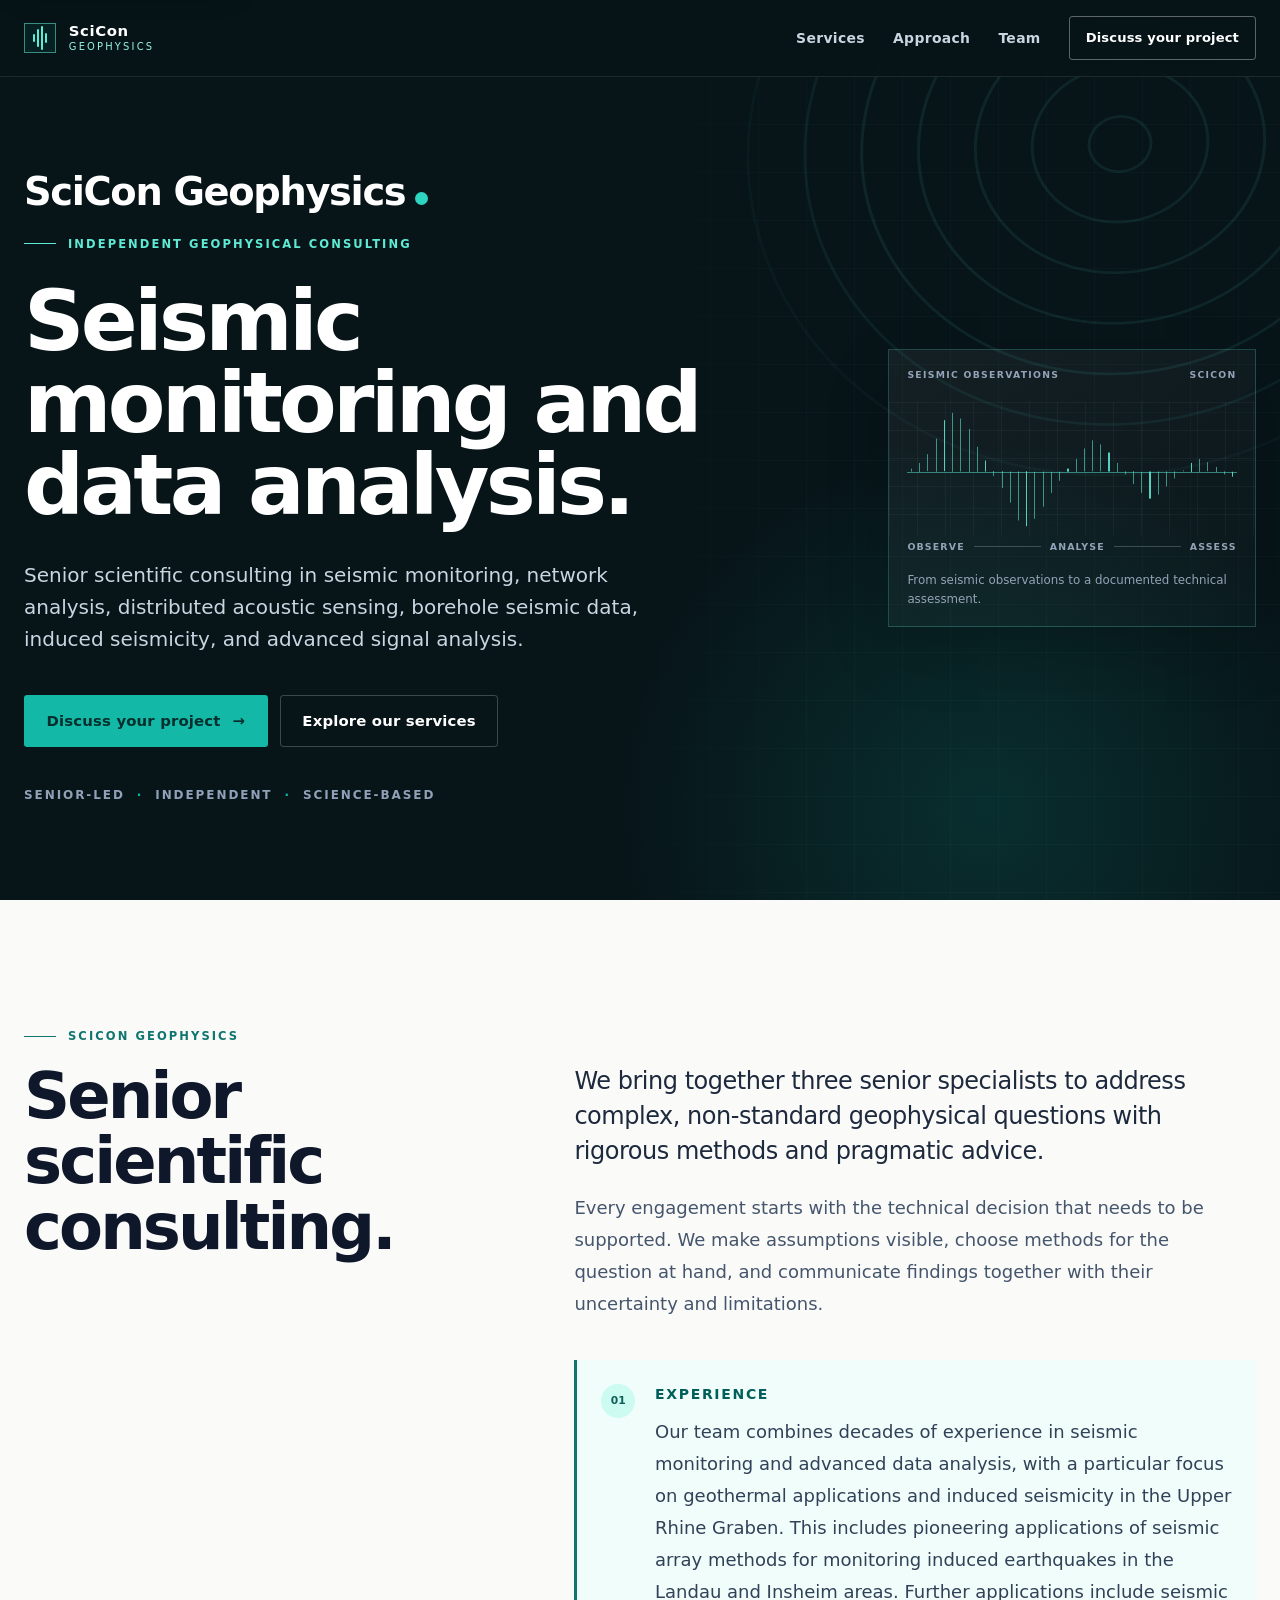
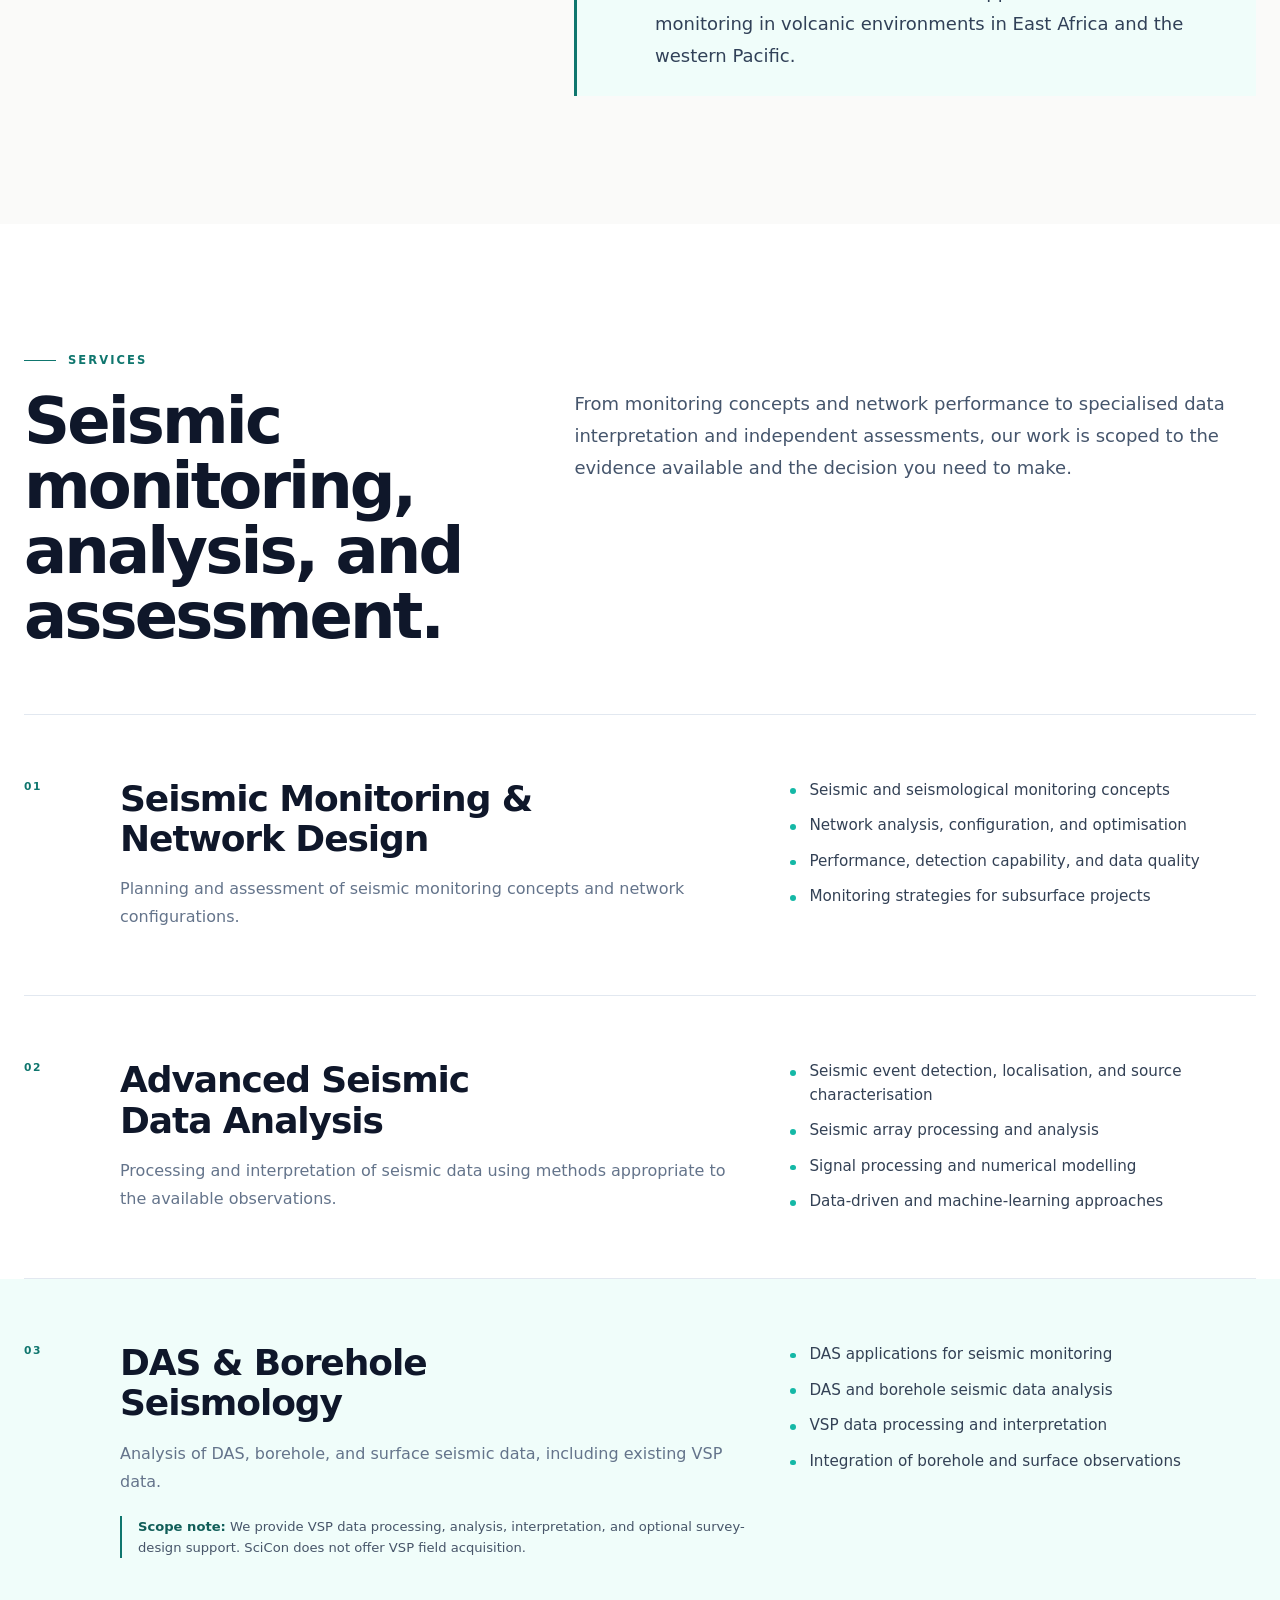
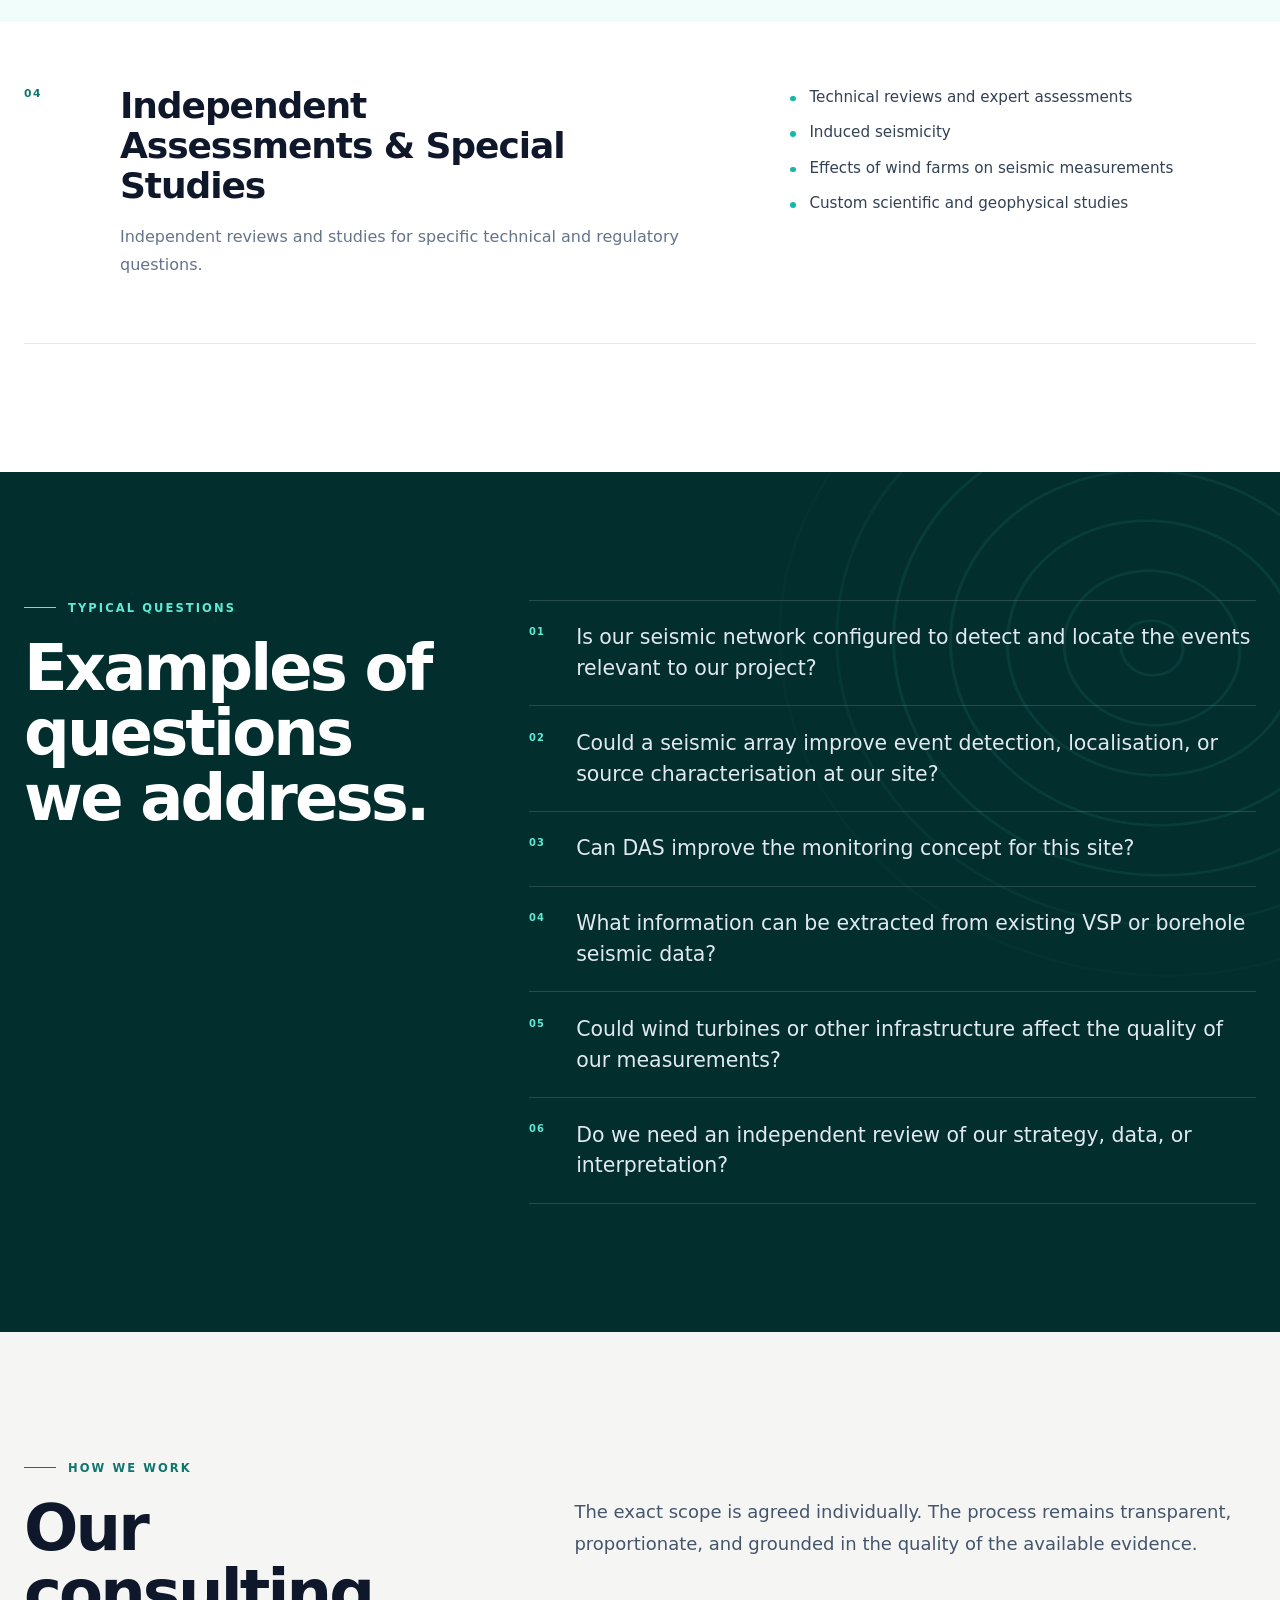
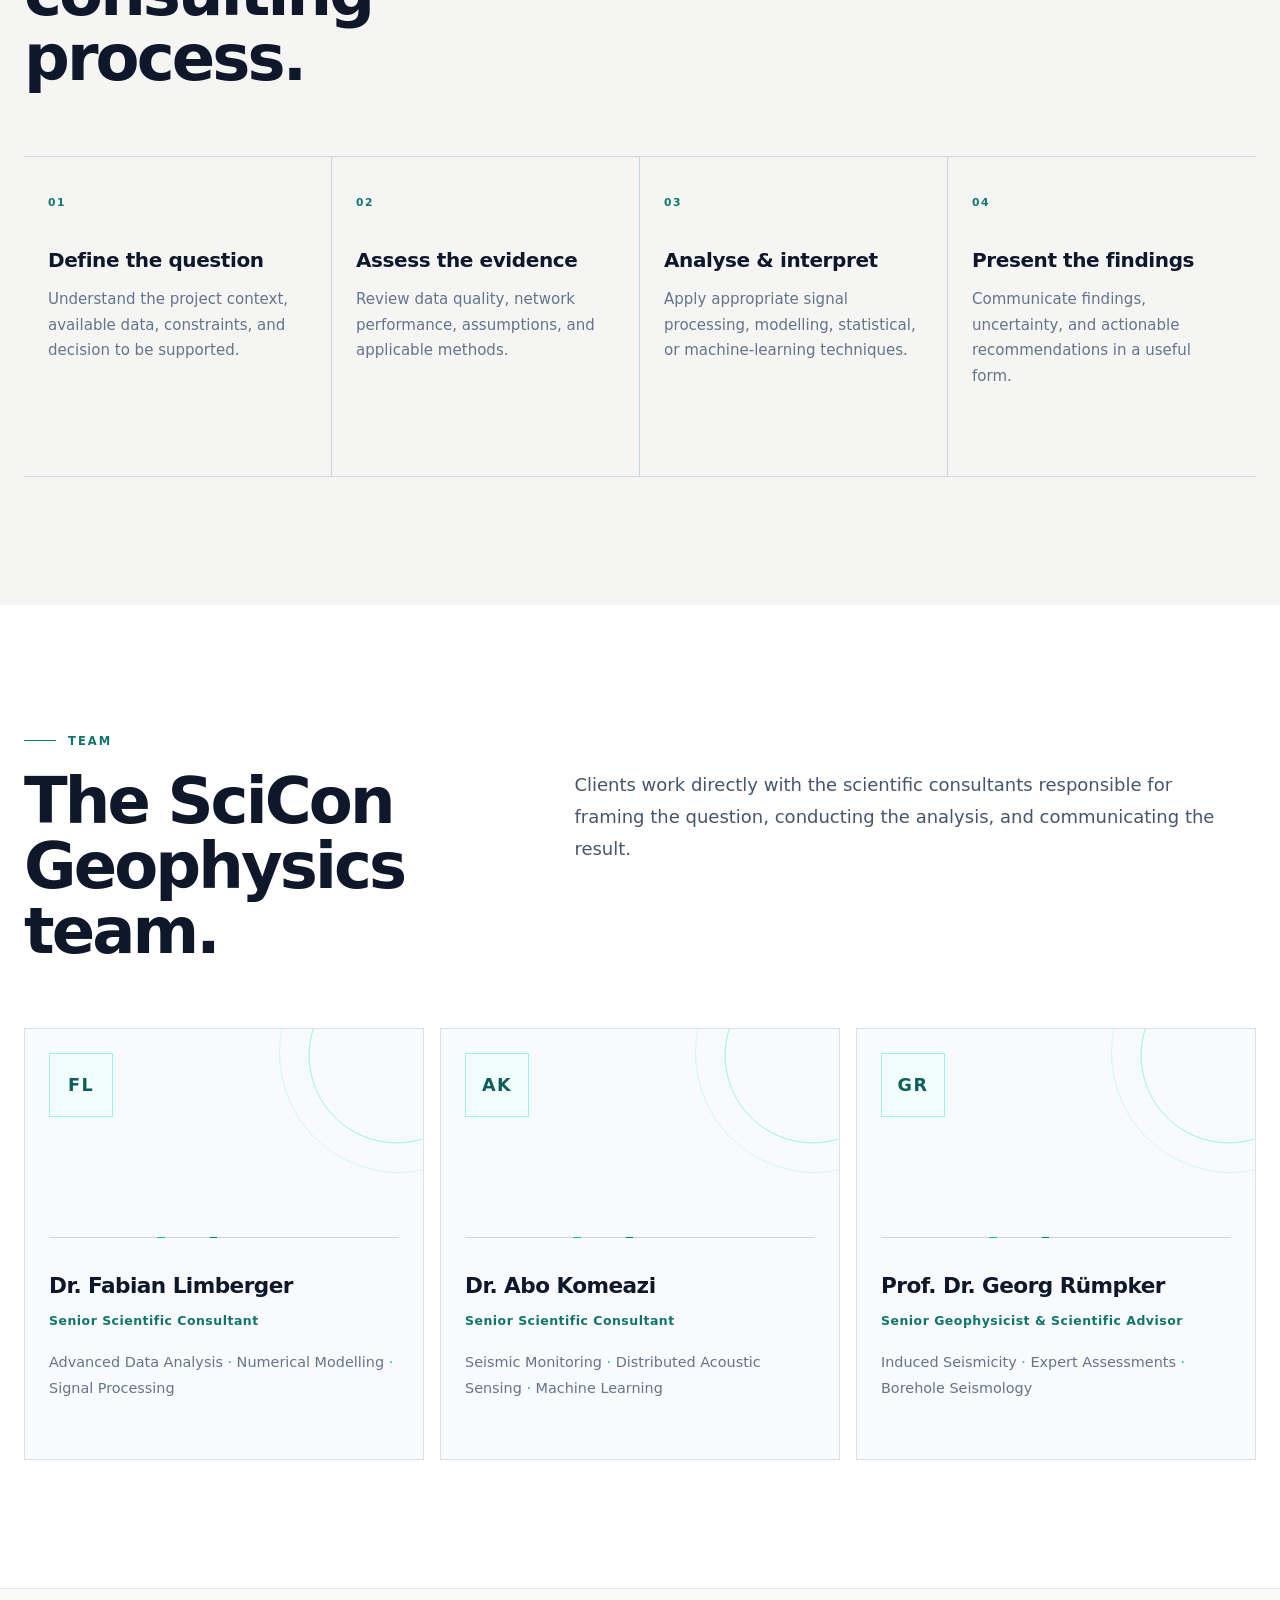
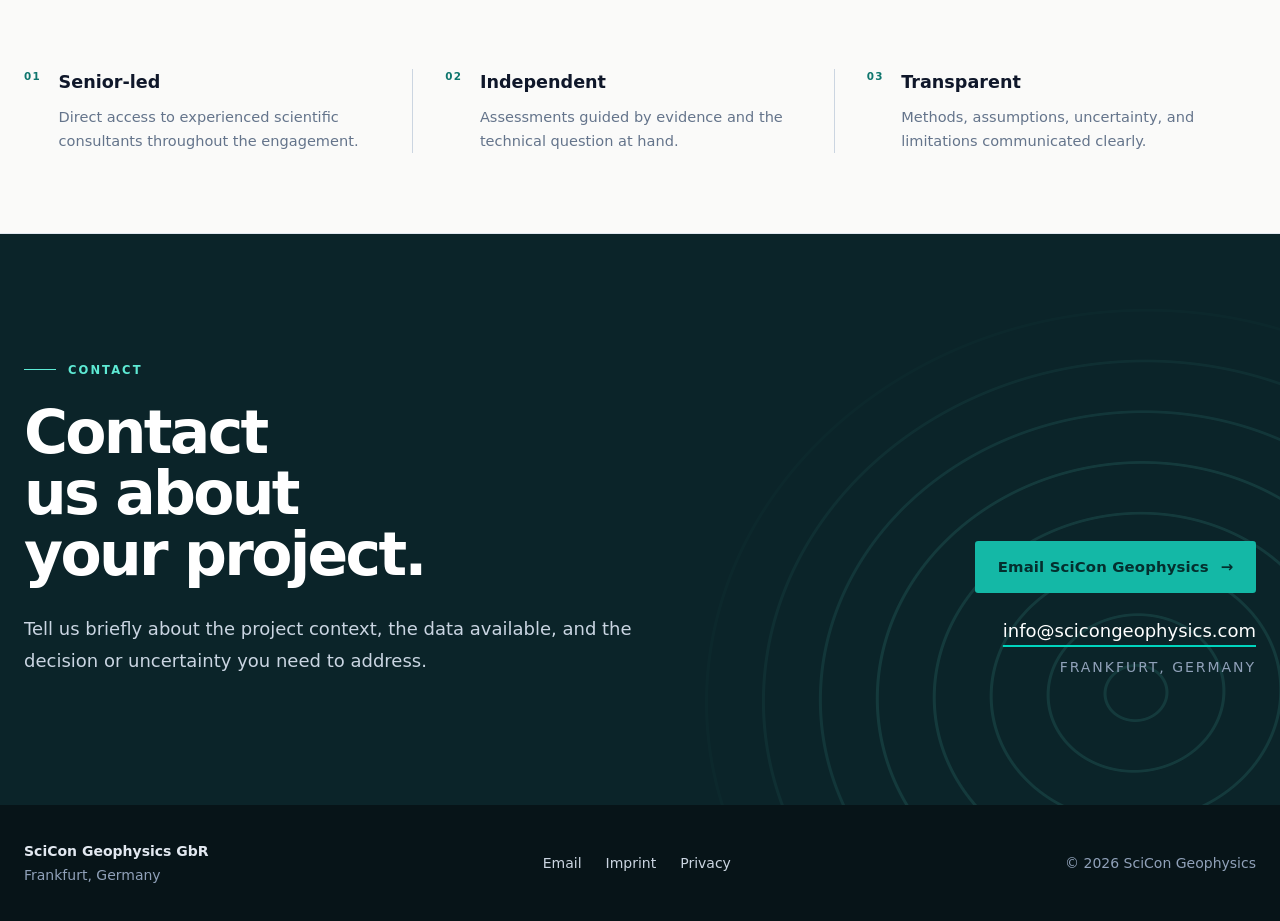
==== commit c910b98c: "Highlight seismic array capabilities" ====
--- a/index.html
+++ b/index.html
@@ -154,9 +154,9 @@
               <p class="service-summary">Processing and interpretation of seismic data using methods appropriate to the available observations.</p>
             </div>
             <ul class="service-list">
-              <li>Event detection, localisation, and source characterisation</li>
-              <li>Signal processing, array, and network analysis</li>
-              <li>Numerical modelling</li>
+              <li>Seismic event detection, localisation, and source characterisation</li>
+              <li>Seismic array processing and analysis</li>
+              <li>Signal processing and numerical modelling</li>
               <li>Data-driven and machine-learning approaches</li>
             </ul>
           </article>
@@ -203,7 +203,7 @@
           </div>
           <div class="question-list">
             <p><span>01</span>Is our seismic network configured to detect and locate the events relevant to our project?</p>
-            <p><span>02</span>How can event locations and source characteristics be determined more reliably?</p>
+            <p><span>02</span>Could a seismic array improve event detection, localisation, or source characterisation at our site?</p>
             <p><span>03</span>Can DAS improve the monitoring concept for this site?</p>
             <p><span>04</span>What information can be extracted from existing VSP or borehole seismic data?</p>
             <p><span>05</span>Could wind turbines or other infrastructure affect the quality of our measurements?</p>
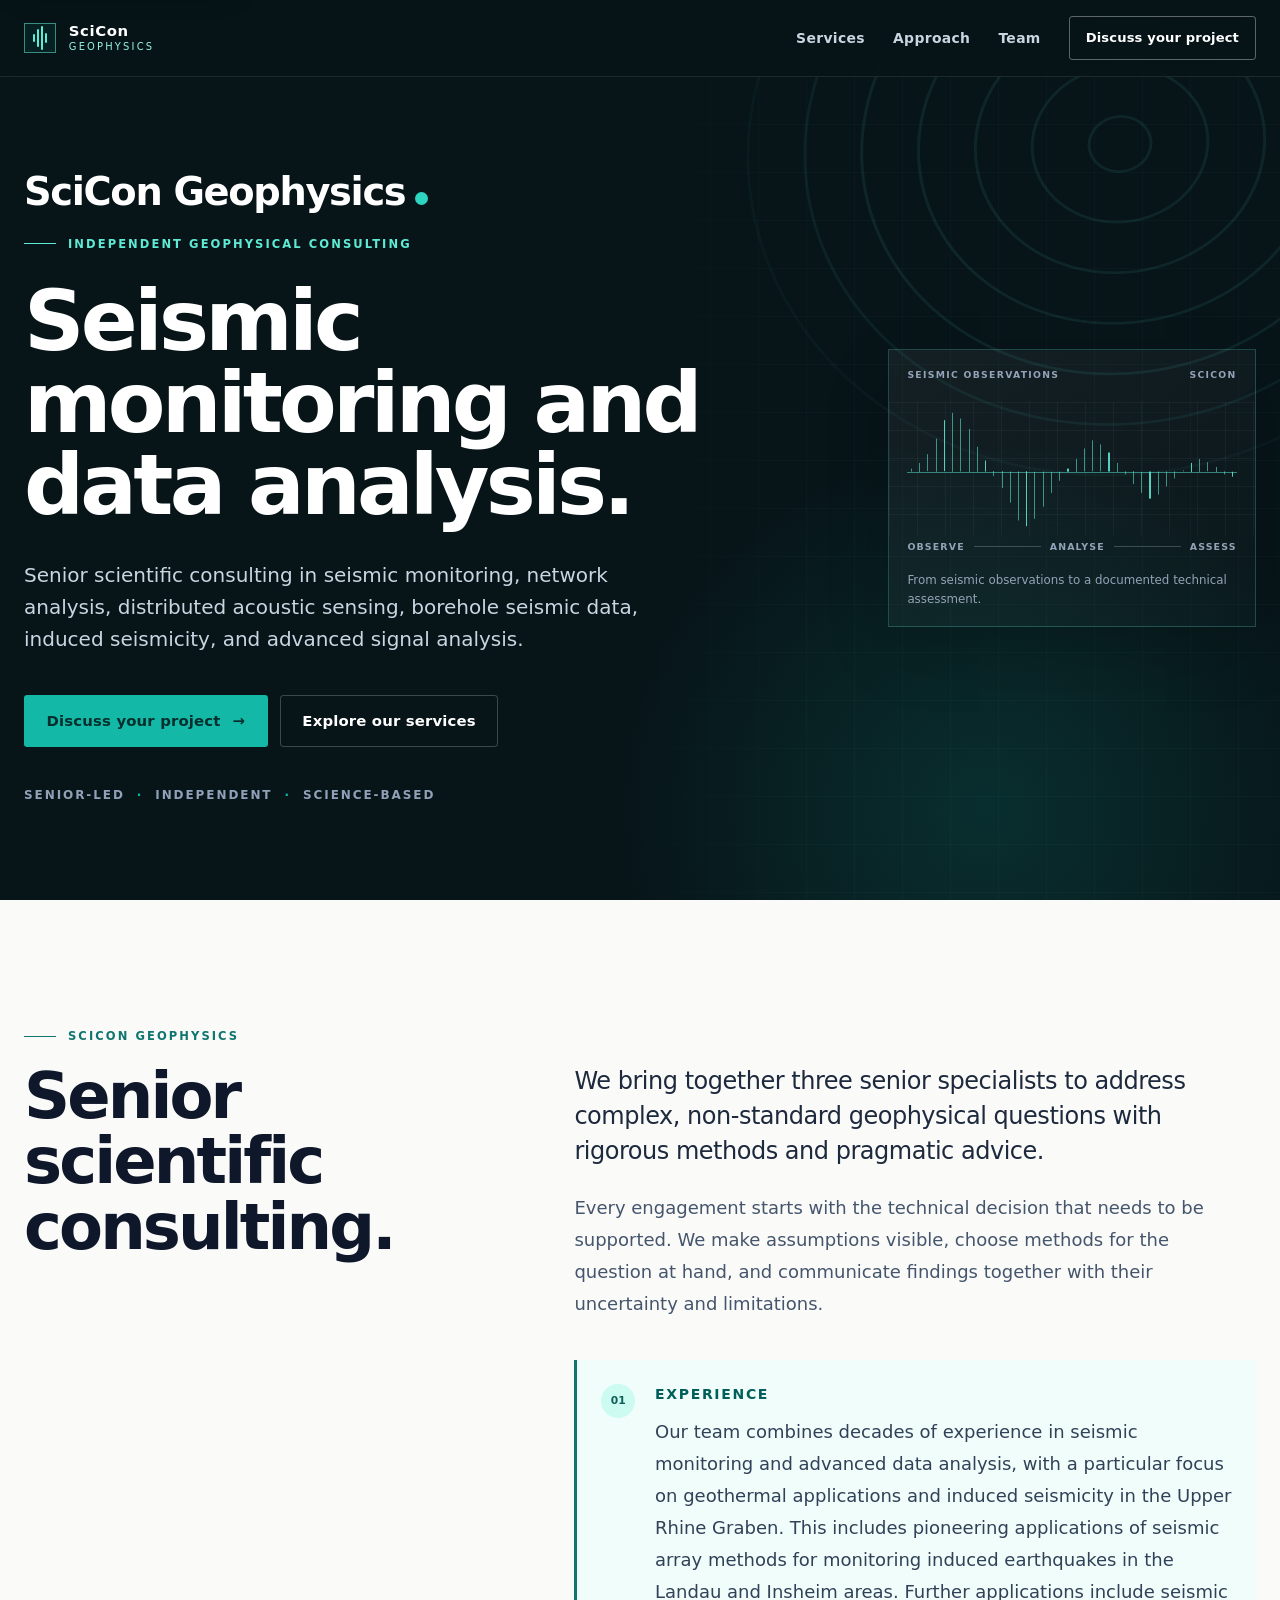
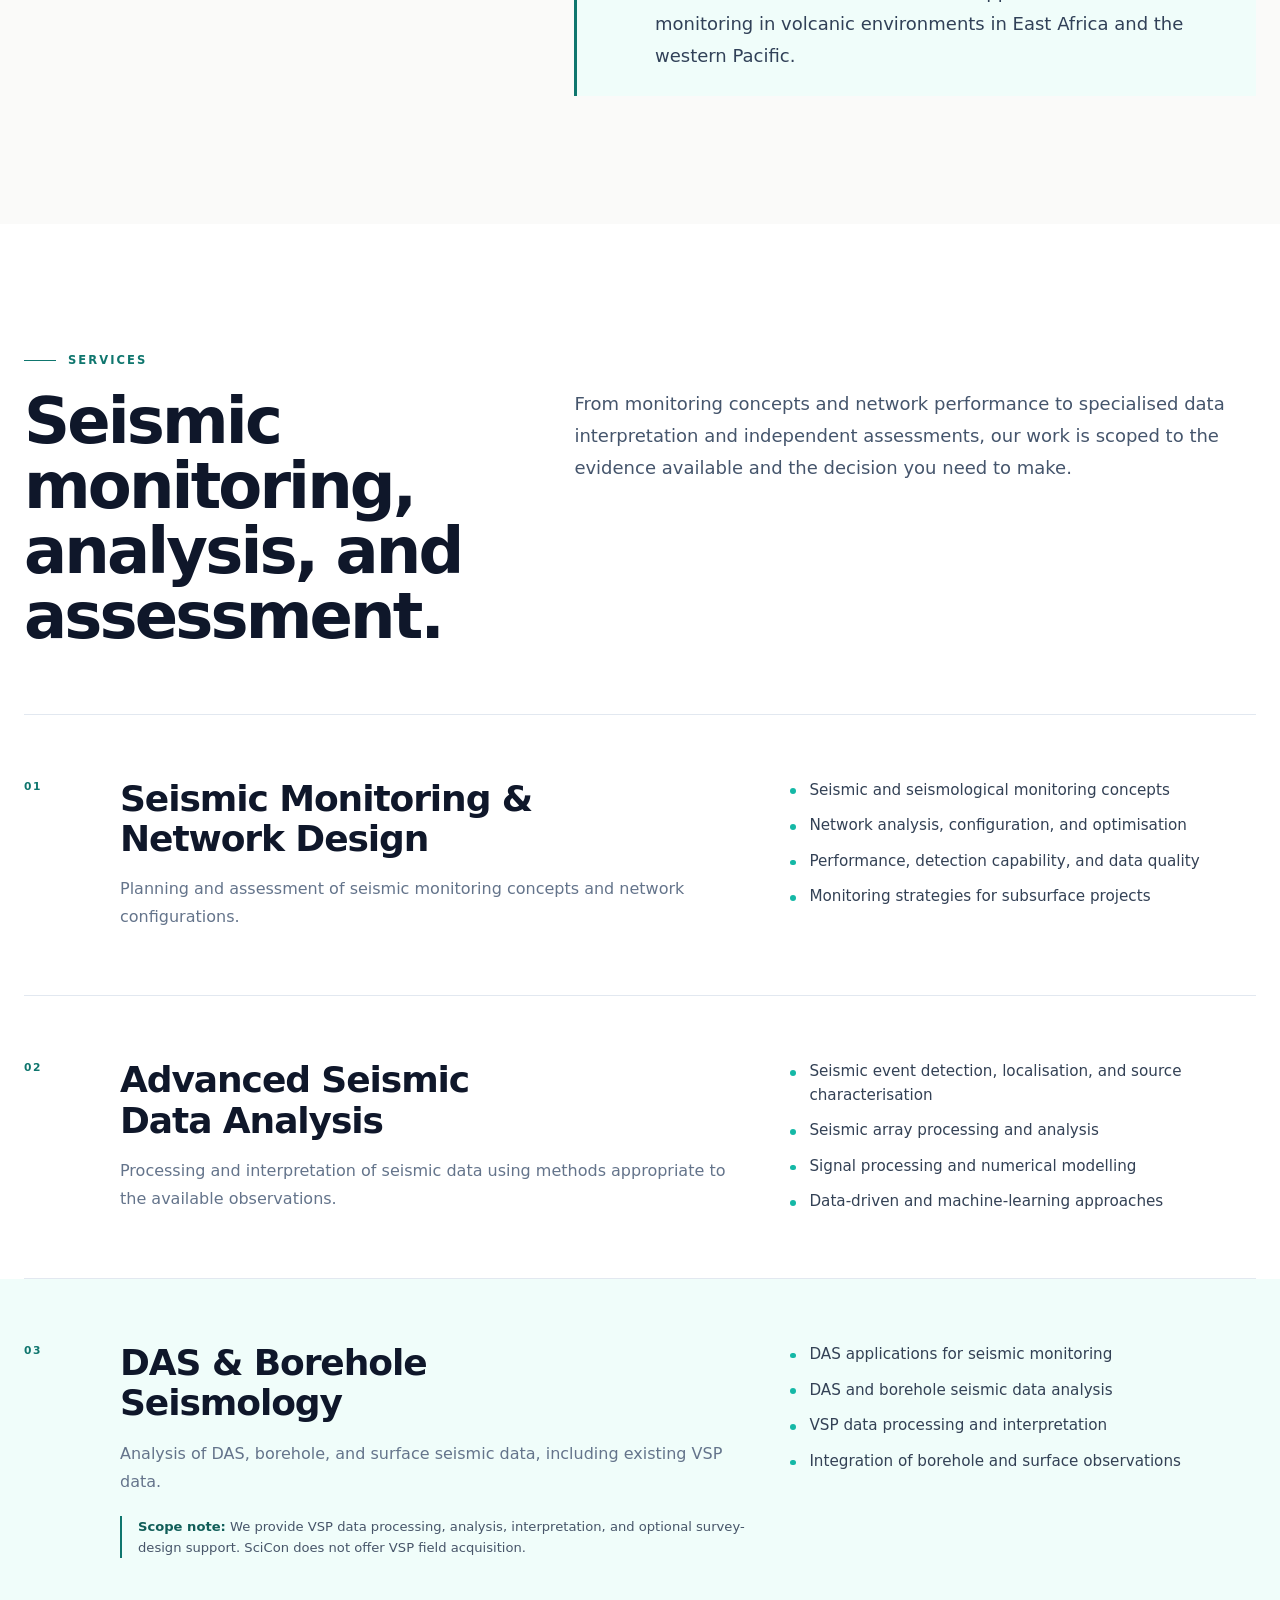
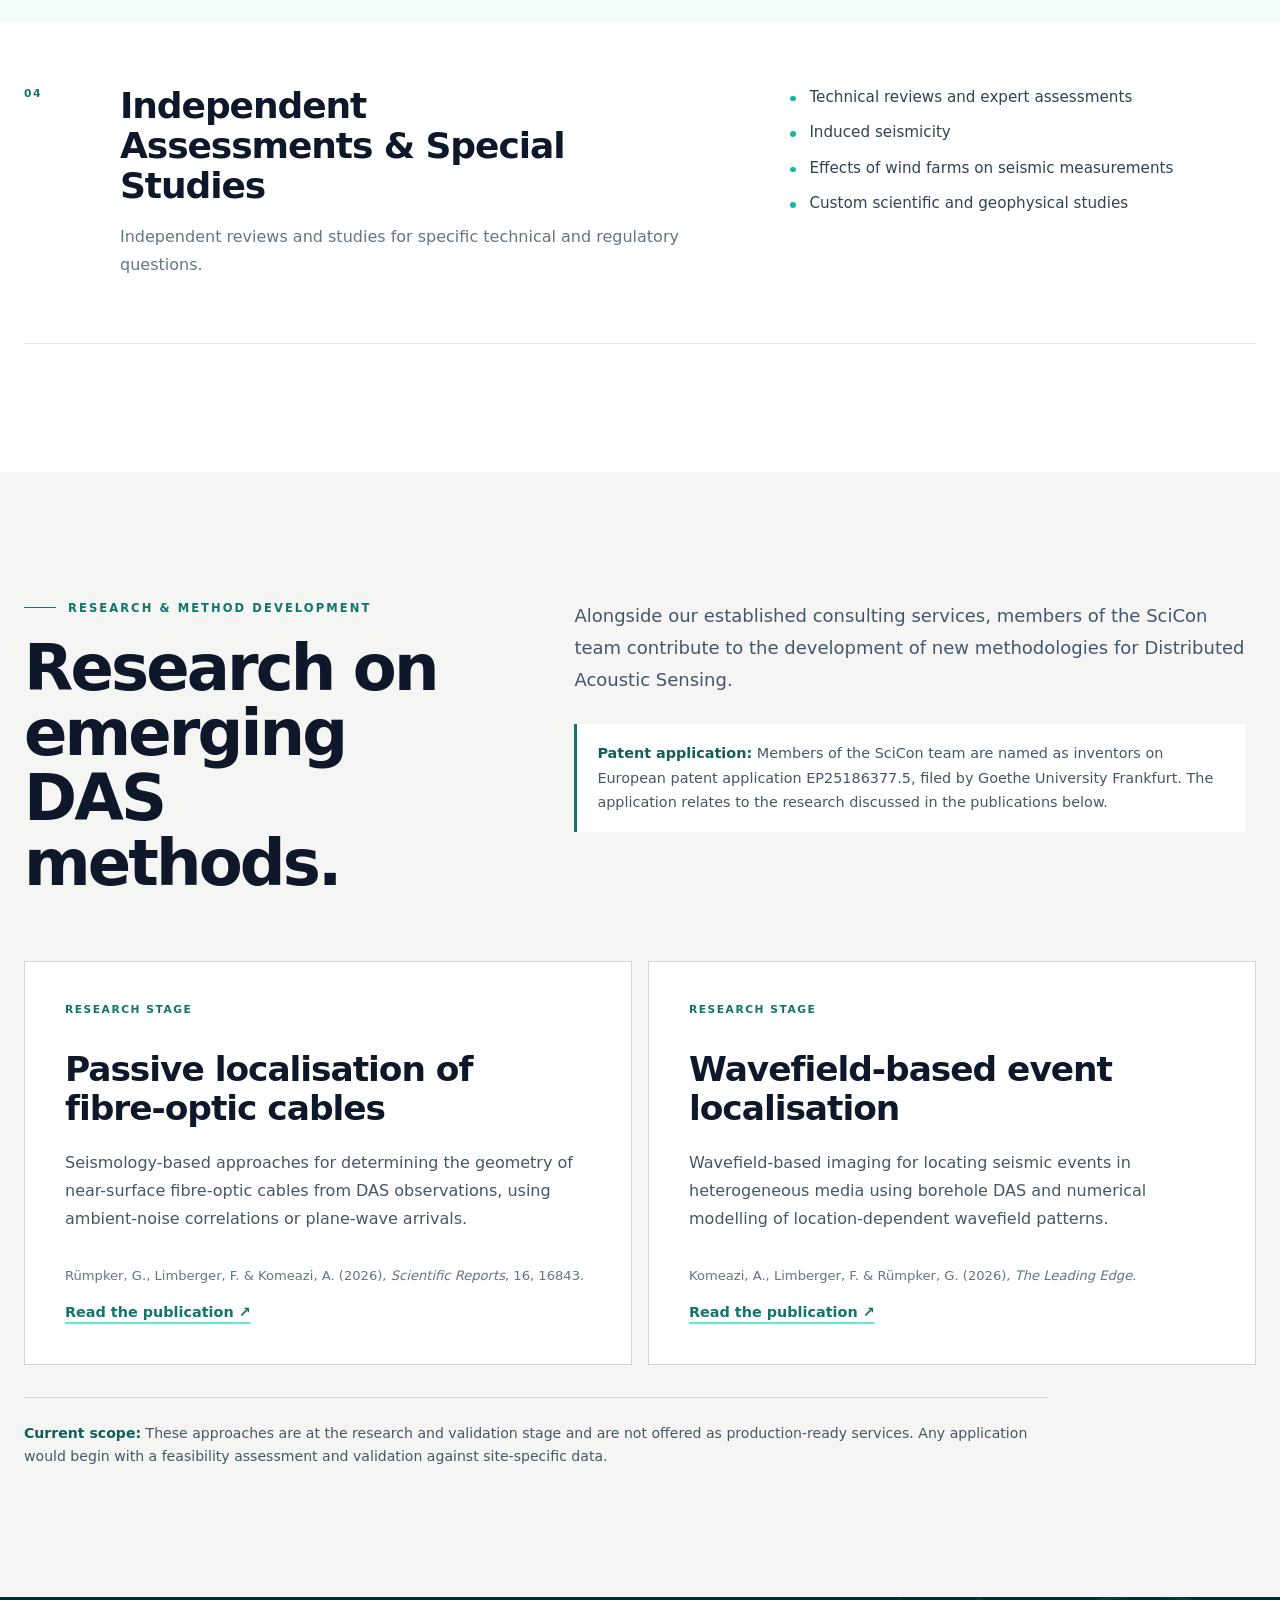
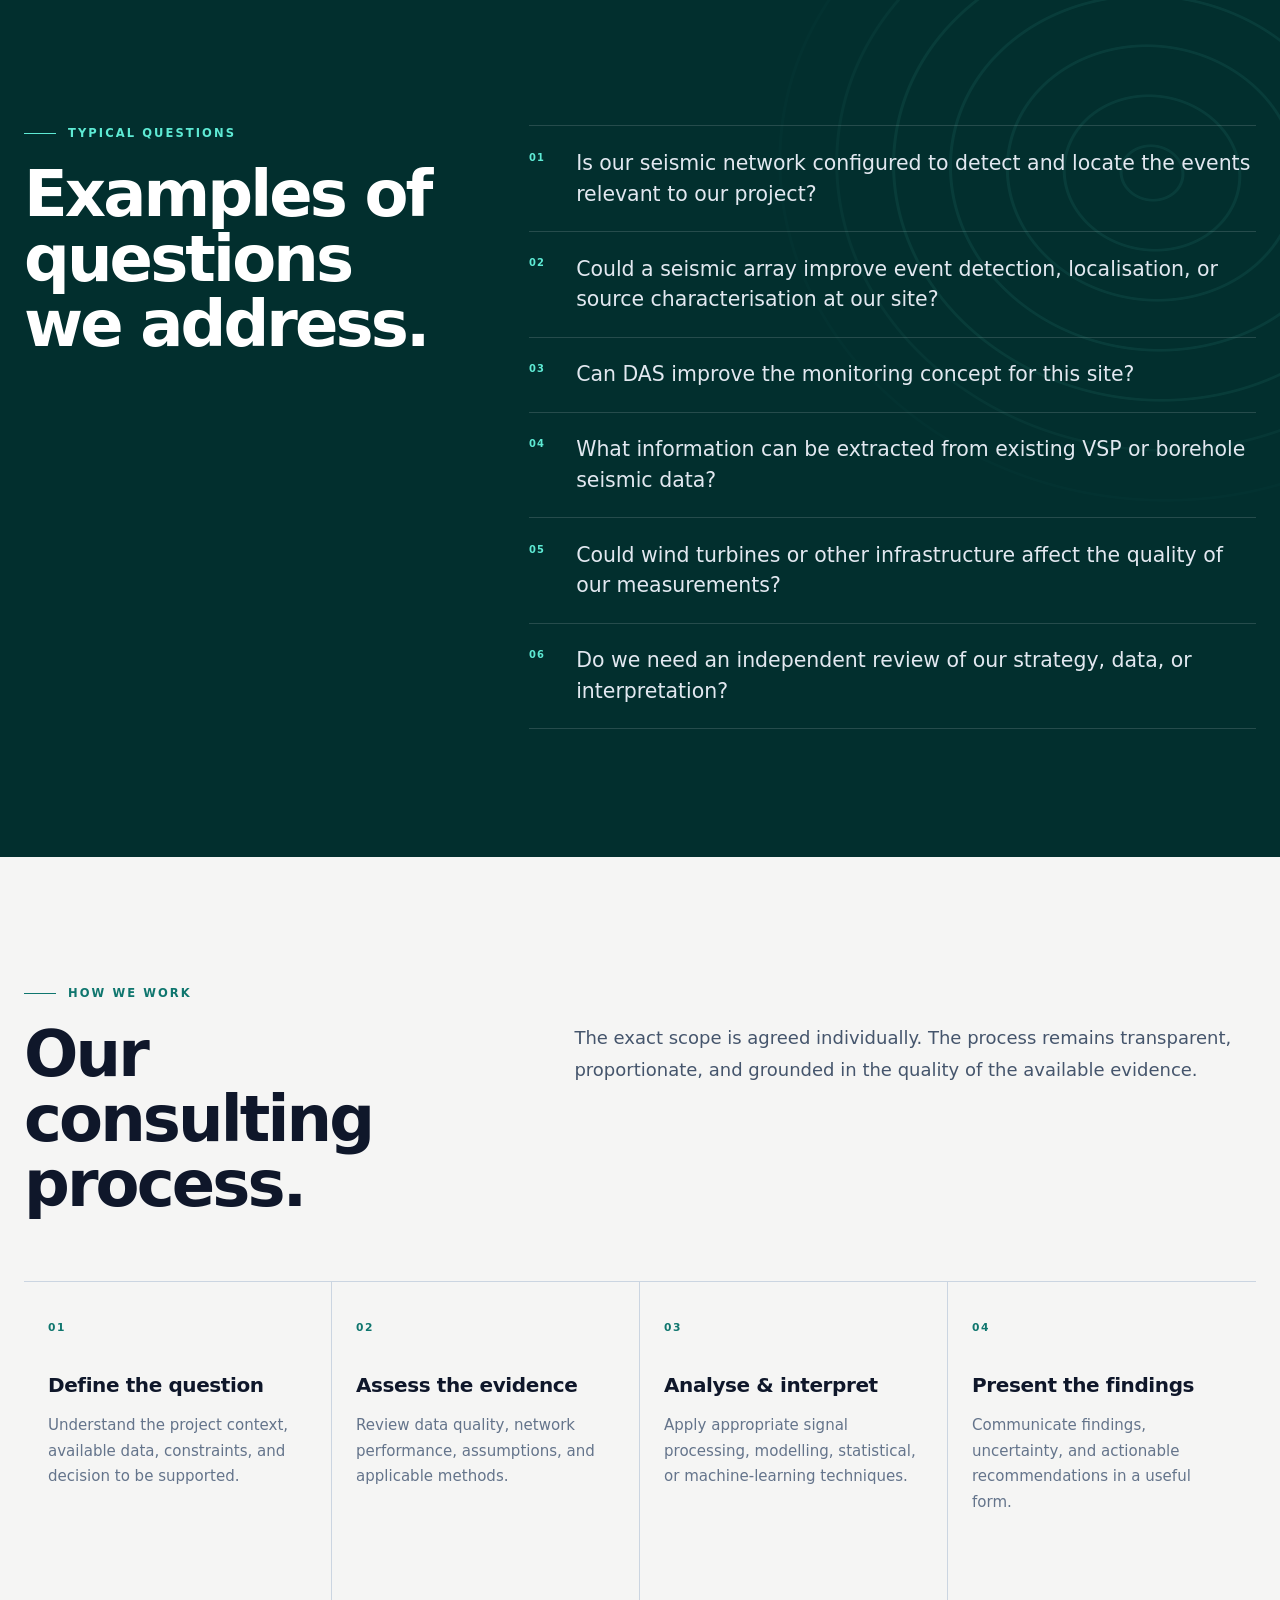
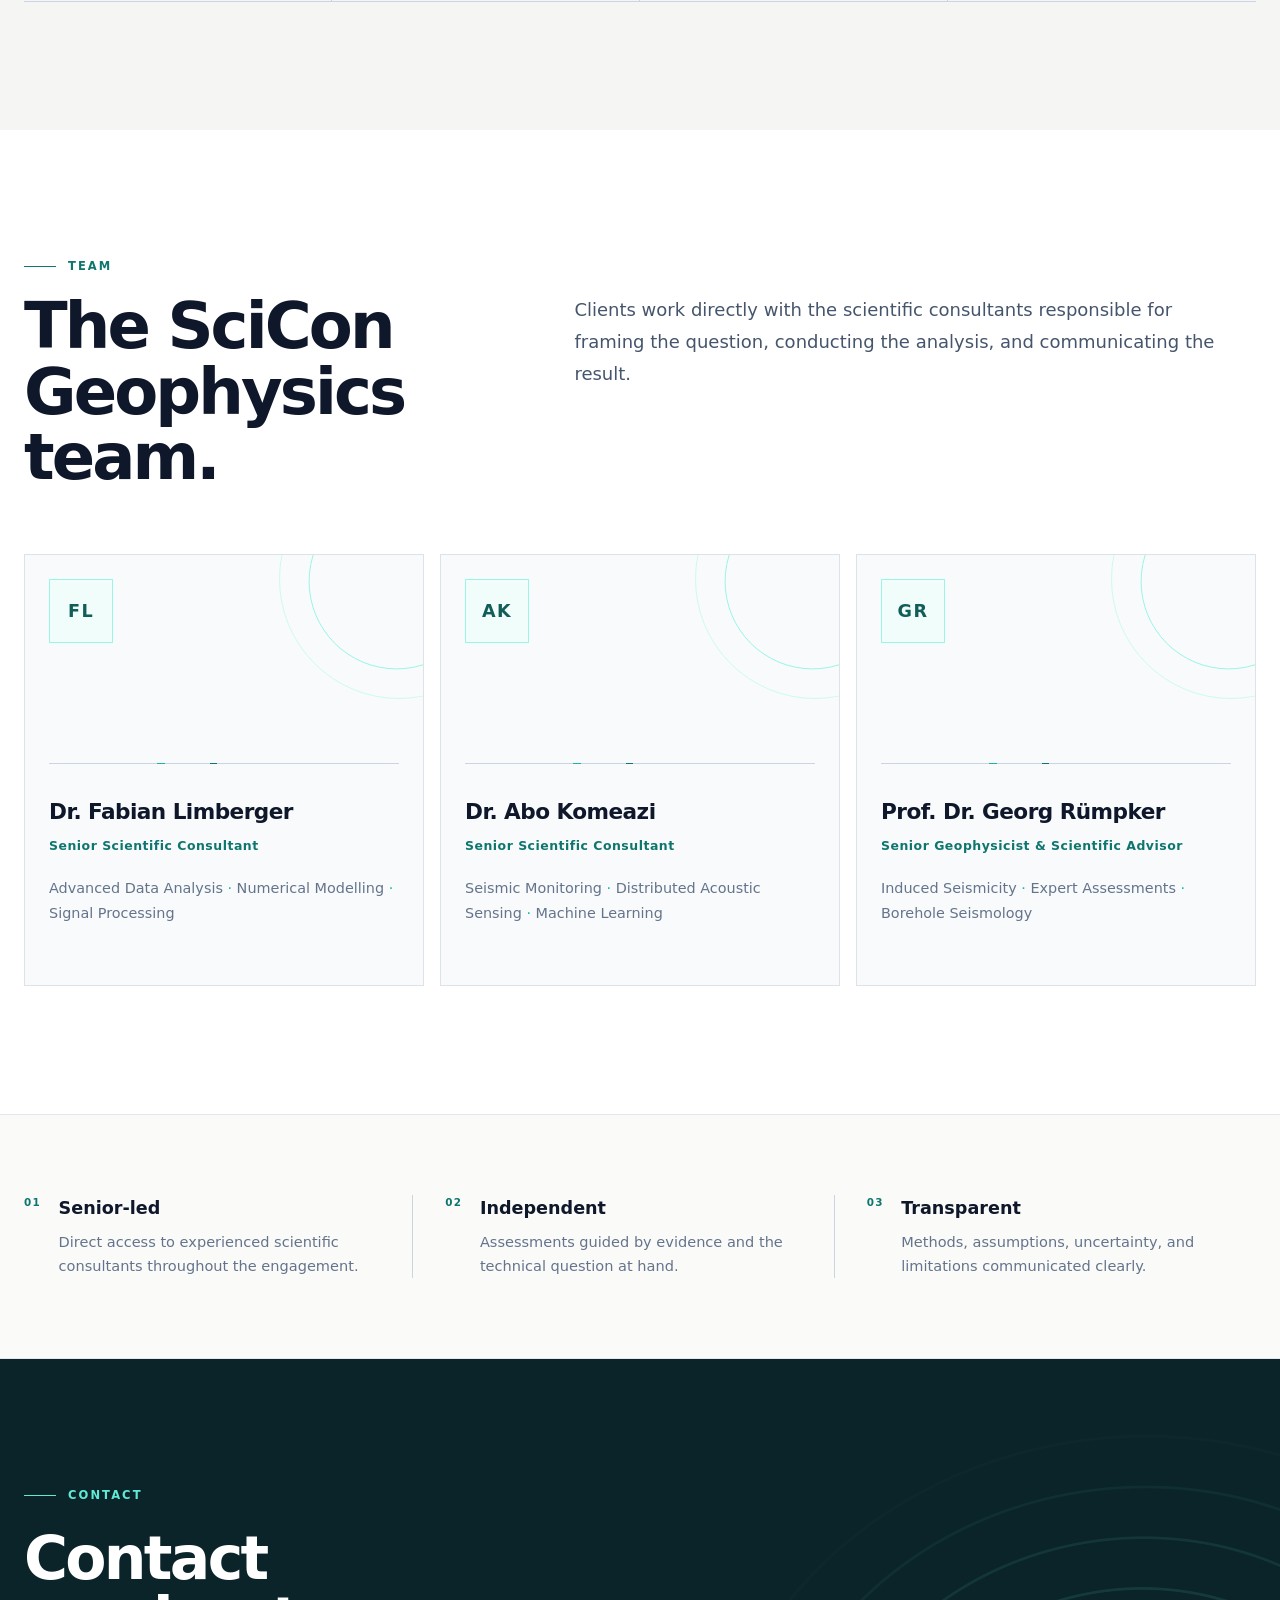
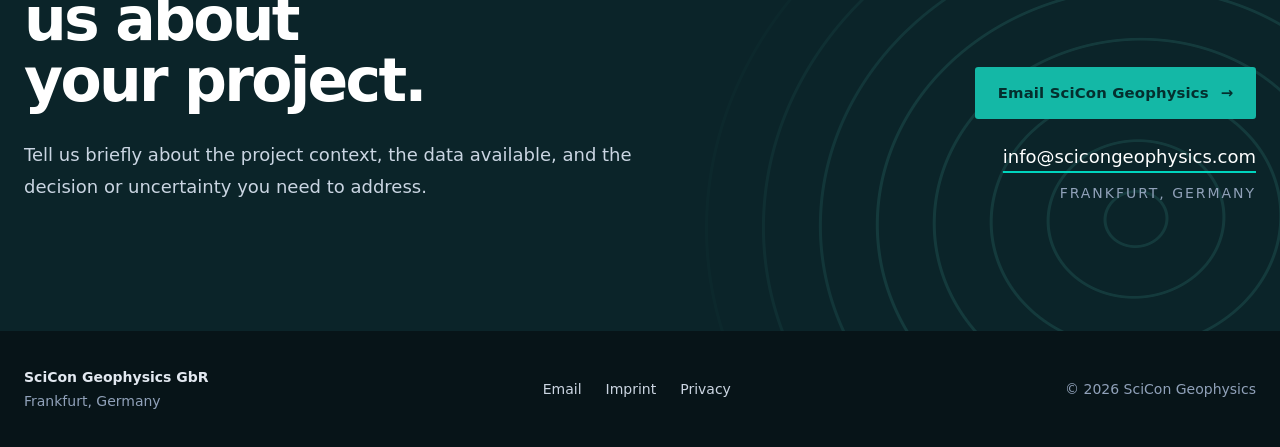
==== commit 7441d722: "Add DAS research and patent section" ====
--- a/index.html
+++ b/index.html
@@ -190,6 +190,41 @@
             </ul>
           </article>
         </div>
+      </div>
+    </section>
+
+    <section id="research" class="section-pad scroll-mt-20 bg-stone-100" aria-labelledby="research-title">
+      <div class="page-shell">
+        <div class="grid gap-8 lg:grid-cols-[0.8fr_1.2fr] lg:gap-24">
+          <div>
+            <p class="eyebrow">Research &amp; method development</p>
+            <h2 id="research-title" class="section-title mt-5">Research on emerging DAS methods.</h2>
+          </div>
+          <div>
+            <p class="max-w-2xl text-lg leading-8 text-slate-600">Alongside our established consulting services, members of the SciCon team contribute to the development of new methodologies for Distributed Acoustic Sensing.</p>
+            <p class="patent-note mt-7"><strong>Patent application:</strong> Members of the SciCon team are named as inventors on European patent application EP25186377.5, filed by Goethe University Frankfurt. The application relates to the research discussed in the publications below.</p>
+          </div>
+        </div>
+
+        <div class="research-grid mt-16">
+          <article class="research-card">
+            <p class="research-status">Research stage</p>
+            <h3>Passive localisation of fibre-optic cables</h3>
+            <p>Seismology-based approaches for determining the geometry of near-surface fibre-optic cables from DAS observations, using ambient-noise correlations or plane-wave arrivals.</p>
+            <p class="research-citation">Rümpker, G., Limberger, F. &amp; Komeazi, A. (2026), <cite>Scientific Reports</cite>, 16, 16843.</p>
+            <a class="research-link" href="https://doi.org/10.1038/s41598-026-52485-9">Read the publication <span aria-hidden="true">↗</span></a>
+          </article>
+
+          <article class="research-card">
+            <p class="research-status">Research stage</p>
+            <h3>Wavefield-based event localisation</h3>
+            <p>Wavefield-based imaging for locating seismic events in heterogeneous media using borehole DAS and numerical modelling of location-dependent wavefield patterns.</p>
+            <p class="research-citation">Komeazi, A., Limberger, F. &amp; Rümpker, G. (2026), <cite>The Leading Edge</cite>.</p>
+            <a class="research-link" href="https://doi.org/10.1190/tle-2025-1020">Read the publication <span aria-hidden="true">↗</span></a>
+          </article>
+        </div>
+
+        <p class="research-scope mt-8"><strong>Current scope:</strong> These approaches are at the research and validation stage and are not offered as production-ready services. Any application would begin with a feasibility assessment and validation against site-specific data.</p>
       </div>
     </section>
 
--- a/assets/css/styles.css
+++ b/assets/css/styles.css
@@ -1,2 +1,2 @@
 /*! tailwindcss v4.2.1 | MIT License | https://tailwindcss.com */
-@layer properties{@supports (((-webkit-hyphens:none)) and (not (margin-trim:inline))) or ((-moz-orient:inline) and (not (color:rgb(from red r g b)))){*,:before,:after,::backdrop{--tw-border-style:solid;--tw-leading:initial;--tw-font-weight:initial;--tw-tracking:initial;--tw-outline-style:solid}}}@layer theme{:root,:host{--font-sans:Inter, ui-sans-serif, system-ui, -apple-system, BlinkMacSystemFont, "Segoe UI", sans-serif;--font-mono:ui-monospace, SFMono-Regular, Menlo, Monaco, Consolas, "Liberation Mono", "Courier New", monospace;--color-teal-100:oklch(95.3% .051 180.801);--color-teal-200:oklch(91% .096 180.426);--color-teal-300:oklch(85.5% .138 181.071);--color-teal-400:oklch(77.7% .152 181.912);--color-teal-500:oklch(70.4% .14 182.503);--color-teal-700:oklch(51.1% .096 186.391);--color-teal-800:oklch(43.7% .078 188.216);--color-teal-950:oklch(27.7% .046 192.524);--color-slate-200:oklch(92.9% .013 255.508);--color-slate-300:oklch(86.9% .022 252.894);--color-slate-400:oklch(70.4% .04 256.788);--color-slate-500:oklch(55.4% .046 257.417);--color-slate-600:oklch(44.6% .043 257.281);--color-slate-700:oklch(37.2% .044 257.287);--color-slate-800:oklch(27.9% .041 260.031);--color-slate-900:oklch(20.8% .042 265.755);--color-slate-950:oklch(12.9% .042 264.695);--color-stone-50:oklch(98.5% .001 106.423);--color-stone-100:oklch(97% .001 106.424);--color-white:#fff;--spacing:.25rem;--container-2xl:42rem;--container-3xl:48rem;--text-xs:.75rem;--text-xs--line-height:calc(1 / .75);--text-sm:.875rem;--text-sm--line-height:calc(1.25 / .875);--text-lg:1.125rem;--text-lg--line-height:calc(1.75 / 1.125);--text-xl:1.25rem;--text-xl--line-height:calc(1.75 / 1.25);--text-2xl:1.5rem;--text-2xl--line-height:calc(2 / 1.5);--text-5xl:3rem;--text-5xl--line-height:1;--text-6xl:3.75rem;--text-6xl--line-height:1;--font-weight-medium:500;--font-weight-semibold:600;--default-font-family:var(--font-sans);--default-mono-font-family:var(--font-mono)}}@layer base{*,:after,:before,::backdrop{box-sizing:border-box;border:0 solid;margin:0;padding:0}::file-selector-button{box-sizing:border-box;border:0 solid;margin:0;padding:0}html,:host{-webkit-text-size-adjust:100%;tab-size:4;line-height:1.5;font-family:var(--default-font-family,ui-sans-serif, system-ui, sans-serif, "Apple Color Emoji", "Segoe UI Emoji", "Segoe UI Symbol", "Noto Color Emoji");font-feature-settings:var(--default-font-feature-settings,normal);font-variation-settings:var(--default-font-variation-settings,normal);-webkit-tap-highlight-color:transparent}hr{height:0;color:inherit;border-top-width:1px}abbr:where([title]){-webkit-text-decoration:underline dotted;text-decoration:underline dotted}h1,h2,h3,h4,h5,h6{font-size:inherit;font-weight:inherit}a{color:inherit;-webkit-text-decoration:inherit;-webkit-text-decoration:inherit;-webkit-text-decoration:inherit;text-decoration:inherit}b,strong{font-weight:bolder}code,kbd,samp,pre{font-family:var(--default-mono-font-family,ui-monospace, SFMono-Regular, Menlo, Monaco, Consolas, "Liberation Mono", "Courier New", monospace);font-feature-settings:var(--default-mono-font-feature-settings,normal);font-variation-settings:var(--default-mono-font-variation-settings,normal);font-size:1em}small{font-size:80%}sub,sup{vertical-align:baseline;font-size:75%;line-height:0;position:relative}sub{bottom:-.25em}sup{top:-.5em}table{text-indent:0;border-color:inherit;border-collapse:collapse}:-moz-focusring{outline:auto}progress{vertical-align:baseline}summary{display:list-item}ol,ul,menu{list-style:none}img,svg,video,canvas,audio,iframe,embed,object{vertical-align:middle;display:block}img,video{max-width:100%;height:auto}button,input,select,optgroup,textarea{font:inherit;font-feature-settings:inherit;font-variation-settings:inherit;letter-spacing:inherit;color:inherit;opacity:1;background-color:#0000;border-radius:0}::file-selector-button{font:inherit;font-feature-settings:inherit;font-variation-settings:inherit;letter-spacing:inherit;color:inherit;opacity:1;background-color:#0000;border-radius:0}:where(select:is([multiple],[size])) optgroup{font-weight:bolder}:where(select:is([multiple],[size])) optgroup option{padding-inline-start:20px}::file-selector-button{margin-inline-end:4px}::placeholder{opacity:1}@supports (not ((-webkit-appearance:-apple-pay-button))) or (contain-intrinsic-size:1px){::placeholder{color:currentColor}@supports (color:color-mix(in lab, red, red)){::placeholder{color:color-mix(in oklab, currentcolor 50%, transparent)}}}textarea{resize:vertical}::-webkit-search-decoration{-webkit-appearance:none}::-webkit-date-and-time-value{min-height:1lh;text-align:inherit}::-webkit-datetime-edit{display:inline-flex}::-webkit-datetime-edit-fields-wrapper{padding:0}::-webkit-datetime-edit{padding-block:0}::-webkit-datetime-edit-year-field{padding-block:0}::-webkit-datetime-edit-month-field{padding-block:0}::-webkit-datetime-edit-day-field{padding-block:0}::-webkit-datetime-edit-hour-field{padding-block:0}::-webkit-datetime-edit-minute-field{padding-block:0}::-webkit-datetime-edit-second-field{padding-block:0}::-webkit-datetime-edit-millisecond-field{padding-block:0}::-webkit-datetime-edit-meridiem-field{padding-block:0}::-webkit-calendar-picker-indicator{line-height:1}:-moz-ui-invalid{box-shadow:none}button,input:where([type=button],[type=reset],[type=submit]){appearance:button}::file-selector-button{appearance:button}::-webkit-inner-spin-button{height:auto}::-webkit-outer-spin-button{height:auto}[hidden]:where(:not([hidden=until-found])){display:none!important}*,:before,:after{box-sizing:border-box}html{scroll-padding-top:5rem}body{min-width:320px;margin:0}a{text-underline-offset:.2em}button,a{-webkit-tap-highlight-color:transparent}:focus-visible{outline-offset:4px;outline:3px solid #2dd4bf}}@layer components{.page-shell{width:min(100% - 2rem,78rem);margin-inline:auto}.section-pad{padding-block:clamp(5.5rem,10vw,9rem)}.section-title{text-wrap:balance;letter-spacing:-.045em;color:#0f172a;max-width:13ch;font-size:clamp(2.4rem,5vw,4.35rem);font-weight:600;line-height:1.02}.eyebrow{color:#0f766e;letter-spacing:.18em;text-transform:uppercase;align-items:center;gap:.75rem;font-size:.72rem;font-weight:700;line-height:1.4;display:flex}.eyebrow:before{content:"";background:currentColor;width:2rem;height:1px}.eyebrow-on-dark{color:#5eead4}.skip-link{z-index:100;color:#0f172a;background:#fff;border-radius:.25rem;padding:.75rem 1rem;font-weight:700;position:fixed;top:.75rem;left:.75rem;transform:translateY(-160%);box-shadow:0 8px 30px #0003}.skip-link:focus{transform:translateY(0)}.site-header{z-index:50;-webkit-backdrop-filter:blur(16px);backdrop-filter:blur(16px);background:#071418c7;border-bottom:1px solid #ffffff17;transition:background .18s,box-shadow .18s;position:fixed;inset:0 0 auto}.site-header.is-scrolled{background:#071418f5;box-shadow:0 12px 34px #00000024}.legal-header{background:#071418}.wordmark{align-items:center;gap:.8rem;min-height:2.75rem;text-decoration:none;display:inline-flex}.wordmark-mark{background:#14b8a614;border:1px solid #5eead48c;justify-content:center;align-items:center;gap:2px;width:2rem;height:1.9rem;display:flex}.wordmark-mark span{background:#5eead4;border-radius:999px;width:2px;display:block}.wordmark-mark span:first-child{height:26%}.wordmark-mark span:nth-child(2){height:62%}.wordmark-mark span:nth-child(3){height:88%}.wordmark-mark span:nth-child(4){height:38%}.nav-link{color:#cbd5e1;letter-spacing:.025em;font-size:.87rem;font-weight:600;text-decoration:none;transition:color .16s}.nav-link:hover{color:#fff}.button{letter-spacing:.01em;text-align:center;border:1px solid #0000;border-radius:.2rem;justify-content:center;align-items:center;gap:.75rem;min-height:3.25rem;padding:.8rem 1.35rem;font-size:.93rem;font-weight:700;text-decoration:none;transition:background .16s,border-color .16s,color .16s,transform .16s;display:inline-flex}.button:hover{transform:translateY(-1px)}.button-small{min-height:2.75rem;padding:.6rem 1rem;font-size:.82rem}.button-primary{color:#042f2e;background:#14b8a6}.button-primary:hover{background:#5eead4}.button-light{color:#fff;border-color:#ffffff59}.button-light:hover{background:#5eead414;border-color:#5eead4}.button-ghost{color:#fff;border-color:#ffffff38}.button-ghost:hover{background:#ffffff0f;border-color:#fff9}.menu-button{color:#fff;border:1px solid #fff3;border-radius:.2rem;place-items:center;min-width:2.75rem;min-height:2.75rem;display:inline-grid}.menu-lines{flex-direction:column;gap:4px;width:1.2rem;display:flex}.menu-lines span{background:currentColor;width:100%;height:1px;transition:transform .16s,opacity .16s}.menu-button[aria-expanded=true] .menu-lines span:first-child{transform:translateY(5px)rotate(45deg)}.menu-button[aria-expanded=true] .menu-lines span:nth-child(2){opacity:0}.menu-button[aria-expanded=true] .menu-lines span:nth-child(3){transform:translateY(-5px)rotate(-45deg)}.mobile-menu{background:#071418;border-top:1px solid #ffffff17}.mobile-nav-link{color:#e2e8f0;border-bottom:1px solid #ffffff14;align-items:center;min-height:3rem;font-weight:600;text-decoration:none;display:flex}.hero-section{background:#071418;padding-top:4.75rem;position:relative;overflow:hidden}.hero-section:before{content:"";background:radial-gradient(circle,#14b8a629,#0000 66%);height:80%;position:absolute;inset:auto -12% -30% 42%}.hero-grid{opacity:.2;background-image:linear-gradient(#5eead429 1px,#0000 1px),linear-gradient(90deg,#5eead429 1px,#0000 1px);background-size:48px 48px;position:absolute;inset:4.75rem 0 0 48%;-webkit-mask-image:linear-gradient(90deg,#0000,#000 30%);mask-image:linear-gradient(90deg,#0000,#000 30%)}.hero-company{color:#fff;letter-spacing:-.035em;font-size:clamp(1.65rem,3vw,2.4rem);font-weight:650;line-height:1}.hero-company:after{content:"";background:#2dd4bf;border-radius:999px;width:.35em;height:.35em;margin-left:.25em;display:inline-block}.hero-instrument{background:linear-gradient(145deg,#ffffff0d,#ffffff03);border:1px solid #5eead438;justify-self:center;width:min(100%,23rem);min-height:17rem;padding:1.15rem;position:relative;overflow:hidden;box-shadow:0 24px 60px #00000029}.hero-instrument:before{content:"";background-image:linear-gradient(#ffffff0a 1px,#0000 1px),linear-gradient(90deg,#ffffff0a 1px,#0000 1px);background-size:28px 28px;position:absolute;inset:3.3rem 0 5.7rem}.instrument-meta{z-index:1;color:#94a3b8;letter-spacing:.14em;justify-content:space-between;gap:1rem;font-size:.58rem;font-weight:700;display:flex;position:relative}.trace-field{z-index:1;grid-template-columns:repeat(40,minmax(0,1fr));align-items:center;height:8.5rem;margin-top:1.35rem;display:grid;position:relative}.trace-field:after{content:"";background:#5eead480;height:1px;position:absolute;inset:50% 0 auto}.trace-field span{width:1px;height:var(--h);opacity:.58;background:#5eead4;justify-self:center;min-height:1px;transform:translateY(-50%)}.trace-field span.negative{transform:translateY(50%)}.trace-field span:nth-child(5n){opacity:.88;width:1.5px}.instrument-footer{z-index:1;color:#94a3b8;letter-spacing:.12em;text-transform:uppercase;align-items:center;gap:.55rem;font-size:.59rem;font-weight:700;display:flex;position:relative}.instrument-line{background:#94a3b859;flex:1;height:1px}.instrument-caption{z-index:1;color:#94a3b8;max-width:24rem;margin-top:1.1rem;font-size:.74rem;line-height:1.55;position:relative}.wavefronts{z-index:0;pointer-events:none;background:repeating-radial-gradient(#0000 0 29px,#5eead4b3 30px 32px,#0000 33px 57px);position:absolute;-webkit-mask-image:radial-gradient(#000 0 46%,#0000 76%);mask-image:radial-gradient(#000 0 46%,#0000 76%)}.wavefronts-hero{opacity:.12;width:52rem;height:46rem;top:-14rem;right:-16rem;transform:rotate(-9deg)}.wavefronts-questions{opacity:.1;width:48rem;height:42rem;top:-10rem;right:-16rem;transform:rotate(8deg)}.wavefronts-contact{opacity:.16;width:54rem;height:48rem;bottom:-17rem;right:-18rem;transform:rotate(-6deg)}.experience-note{background:#f0fdfa;border-left:3px solid #0f766e;grid-template-columns:auto 1fr;gap:1.25rem;padding:1.5rem;display:grid}.experience-index{color:#115e59;background:#ccfbf1;border-radius:999px;place-items:center;width:2.1rem;height:2.1rem;font-size:.67rem;font-weight:800;display:grid}.service-row{border-bottom:1px solid #e2e8f0;gap:1.5rem;padding-block:3rem;display:grid}.service-number{color:#0f766e;letter-spacing:.14em;font-size:.67rem;font-weight:800}.service-title{letter-spacing:-.03em;color:#0f172a;max-width:18ch;font-size:clamp(1.55rem,3vw,2.25rem);font-weight:600;line-height:1.12}.service-summary{color:#64748b;max-width:38rem;margin-top:1rem;font-size:1rem;line-height:1.75}.service-list{color:#334155;align-content:start;gap:.75rem;font-size:.95rem;line-height:1.55;display:grid}.service-list li{padding-left:1.2rem;position:relative}.service-list li:before{content:"";background:#14b8a6;border-radius:999px;width:.35rem;height:.35rem;position:absolute;top:.65em;left:0}.service-featured{background:#f0fdfa;border:0;margin-inline:-1rem;padding-inline:1rem}.scope-note{color:#475569;border-left:2px solid #0f766e;max-width:40rem;margin-top:1.25rem;padding-left:1rem;font-size:.82rem;line-height:1.6}.scope-note strong{color:#115e59}.question-list{border-top:1px solid #ffffff24}.question-list p{color:#e2e8f0;border-bottom:1px solid #ffffff24;grid-template-columns:2.2rem 1fr;gap:.75rem;padding-block:1.35rem;font-size:clamp(1rem,2vw,1.28rem);line-height:1.5;display:grid}.question-list span{color:#5eead4;letter-spacing:.12em;padding-top:.28em;font-size:.62rem;font-weight:800}.process-grid{border-top:1px solid #cbd5e1;display:grid}.process-step{border-bottom:1px solid #cbd5e1;padding-block:2rem;position:relative}.process-number{color:#0f766e;letter-spacing:.14em;font-size:.67rem;font-weight:800}.process-step h3{letter-spacing:-.02em;color:#0f172a;margin-top:2rem;font-size:1.25rem;font-weight:700}.process-step p{color:#64748b;margin-top:.8rem;font-size:.94rem;line-height:1.7}.team-grid{gap:1rem;display:grid}.team-card{background:#f8fafc;border:1px solid #dbe3e8;min-height:27rem;padding:1.5rem;position:relative;overflow:hidden}.team-card:before{content:"";border:1px solid #99f6e4;border-radius:999px;width:11rem;height:11rem;position:absolute;top:0;right:0;transform:translate(35%,-35%)}.team-card:after{content:"";border:1px solid #ccfbf1;border-radius:999px;width:15rem;height:15rem;position:absolute;top:0;right:0;transform:translate(40%,-40%)}.team-monogram{color:#115e59;letter-spacing:.08em;background:#f0fdfa;border:1px solid #99f6e4;place-items:center;width:4rem;height:4rem;font-size:1.1rem;font-weight:800;display:grid}.team-trace{background:linear-gradient(90deg,#cbd5e1 0 31%,#14b8a6 31% 33%,#cbd5e1 33% 46%,#0f766e 46% 48%,#cbd5e1 48% 100%);width:100%;height:1px;margin-top:7.5rem}.team-card h3{letter-spacing:-.025em;color:#0f172a;margin-top:2rem;font-size:1.35rem;font-weight:700}.team-role{color:#0f766e;letter-spacing:.04em;margin-top:.55rem;font-size:.78rem;font-weight:700}.team-expertise{color:#64748b;margin-top:1.25rem;font-size:.9rem;line-height:1.75}.team-expertise span{color:#14b8a6}.principles-grid{gap:2rem;display:grid}.principle{grid-template-columns:auto 1fr;gap:1.1rem;display:grid}.principle>span{color:#0f766e;letter-spacing:.12em;font-size:.65rem;font-weight:800}.principle h3{color:#0f172a;font-size:1.1rem;font-weight:700}.principle p{color:#64748b;margin-top:.55rem;font-size:.91rem;line-height:1.65}.contact-section{background:#0b2429;position:relative;overflow:hidden}.footer-link,.legal-footer a{color:#cbd5e1;text-underline-offset:.3em}.footer-link:hover,.legal-footer a:hover{color:#fff}.legal-main{min-height:calc(100vh - 12rem);padding-block:clamp(4.5rem,9vw,8rem)}.legal-shell{width:min(100% - 2rem,49rem);margin-inline:auto}.draft-notice{color:#78350f;background:#fffbeb;border-left:3px solid #b45309;padding:1.1rem 1.25rem;font-size:.9rem;line-height:1.65}.legal-content{gap:2.75rem;display:grid}.legal-content section{scroll-margin-top:2rem}.legal-content h2{letter-spacing:-.02em;color:#0f172a;font-size:1.35rem;font-weight:700}.legal-content p{color:#475569;margin-top:.85rem;line-height:1.8}.legal-content a{color:#0f766e;font-weight:600;text-decoration:underline}.legal-footer{color:#94a3b8;background:#071418;padding-block:2rem;font-size:.85rem}}@layer utilities{.sr-only{clip-path:inset(50%);white-space:nowrap;border-width:0;width:1px;height:1px;margin:-1px;padding:0;position:absolute;overflow:hidden}.relative{position:relative}.static{position:static}.start{inset-inline-start:var(--spacing)}.mt-1{margin-top:calc(var(--spacing) * 1)}.mt-2{margin-top:calc(var(--spacing) * 2)}.mt-3{margin-top:calc(var(--spacing) * 3)}.mt-5{margin-top:calc(var(--spacing) * 5)}.mt-6{margin-top:calc(var(--spacing) * 6)}.mt-7{margin-top:calc(var(--spacing) * 7)}.mt-8{margin-top:calc(var(--spacing) * 8)}.mt-10{margin-top:calc(var(--spacing) * 10)}.mt-14{margin-top:calc(var(--spacing) * 14)}.mt-16{margin-top:calc(var(--spacing) * 16)}.block{display:block}.flex{display:flex}.grid{display:grid}.hidden{display:none}.inline{display:inline}.table{display:table}.h-\[4\.75rem\]{height:4.75rem}.min-h-\[calc\(100svh-4\.75rem\)\]{min-height:calc(100svh - 4.75rem)}.w-full{width:100%}.max-w-2xl{max-width:var(--container-2xl)}.max-w-3xl{max-width:var(--container-3xl)}.max-w-\[11ch\]{max-width:11ch}.max-w-\[12ch\]{max-width:12ch}.resize{resize:both}.scroll-mt-20{scroll-margin-top:calc(var(--spacing) * 20)}.flex-col{flex-direction:column}.flex-wrap{flex-wrap:wrap}.items-center{align-items:center}.justify-between{justify-content:space-between}.gap-1{gap:calc(var(--spacing) * 1)}.gap-3{gap:calc(var(--spacing) * 3)}.gap-4{gap:calc(var(--spacing) * 4)}.gap-6{gap:calc(var(--spacing) * 6)}.gap-7{gap:calc(var(--spacing) * 7)}.gap-8{gap:calc(var(--spacing) * 8)}.gap-10{gap:calc(var(--spacing) * 10)}.gap-12{gap:calc(var(--spacing) * 12)}.gap-14{gap:calc(var(--spacing) * 14)}.gap-x-3{column-gap:calc(var(--spacing) * 3)}.gap-x-6{column-gap:calc(var(--spacing) * 6)}.gap-y-1{row-gap:calc(var(--spacing) * 1)}.gap-y-3{row-gap:calc(var(--spacing) * 3)}.overflow-hidden{overflow:hidden}.scroll-smooth{scroll-behavior:smooth}.border-y{border-block-style:var(--tw-border-style);border-block-width:1px}.border-t{border-top-style:var(--tw-border-style);border-top-width:1px}.border-slate-200{border-color:var(--color-slate-200)}.bg-\[\#071418\]{background-color:#071418}.bg-stone-50{background-color:var(--color-stone-50)}.bg-stone-100{background-color:var(--color-stone-100)}.bg-teal-950{background-color:var(--color-teal-950)}.bg-white{background-color:var(--color-white)}.py-5{padding-block:calc(var(--spacing) * 5)}.py-9{padding-block:calc(var(--spacing) * 9)}.py-16{padding-block:calc(var(--spacing) * 16)}.py-20{padding-block:calc(var(--spacing) * 20)}.py-24{padding-block:calc(var(--spacing) * 24)}.pt-8{padding-top:calc(var(--spacing) * 8)}.text-2xl{font-size:var(--text-2xl);line-height:var(--tw-leading,var(--text-2xl--line-height))}.text-5xl{font-size:var(--text-5xl);line-height:var(--tw-leading,var(--text-5xl--line-height))}.text-lg{font-size:var(--text-lg);line-height:var(--tw-leading,var(--text-lg--line-height))}.text-sm{font-size:var(--text-sm);line-height:var(--tw-leading,var(--text-sm--line-height))}.text-xs{font-size:var(--text-xs);line-height:var(--tw-leading,var(--text-xs--line-height))}.text-\[0\.62rem\]{font-size:.62rem}.text-\[0\.93rem\]{font-size:.93rem}.leading-6{--tw-leading:calc(var(--spacing) * 6);line-height:calc(var(--spacing) * 6)}.leading-8{--tw-leading:calc(var(--spacing) * 8);line-height:calc(var(--spacing) * 8)}.leading-\[0\.98\]{--tw-leading:.98;line-height:.98}.leading-\[1\.02\]{--tw-leading:1.02;line-height:1.02}.leading-\[1\.45\]{--tw-leading:1.45;line-height:1.45}.leading-none{--tw-leading:1;line-height:1}.font-medium{--tw-font-weight:var(--font-weight-medium);font-weight:var(--font-weight-medium)}.font-semibold{--tw-font-weight:var(--font-weight-semibold);font-weight:var(--font-weight-semibold)}.tracking-\[-0\.02em\]{--tw-tracking:-.02em;letter-spacing:-.02em}.tracking-\[-0\.04em\]{--tw-tracking:-.04em;letter-spacing:-.04em}.tracking-\[-0\.045em\]{--tw-tracking:-.045em;letter-spacing:-.045em}.tracking-\[0\.04em\]{--tw-tracking:.04em;letter-spacing:.04em}.tracking-\[0\.12em\]{--tw-tracking:.12em;letter-spacing:.12em}.tracking-\[0\.14em\]{--tw-tracking:.14em;letter-spacing:.14em}.tracking-\[0\.16em\]{--tw-tracking:.16em;letter-spacing:.16em}.tracking-\[0\.22em\]{--tw-tracking:.22em;letter-spacing:.22em}.text-balance{text-wrap:balance}.text-pretty{text-wrap:pretty}.break-all{word-break:break-all}.text-slate-200{color:var(--color-slate-200)}.text-slate-300{color:var(--color-slate-300)}.text-slate-400{color:var(--color-slate-400)}.text-slate-500{color:var(--color-slate-500)}.text-slate-600{color:var(--color-slate-600)}.text-slate-700{color:var(--color-slate-700)}.text-slate-800{color:var(--color-slate-800)}.text-slate-900{color:var(--color-slate-900)}.text-slate-950{color:var(--color-slate-950)}.text-teal-200{color:var(--color-teal-200)}.text-teal-500{color:var(--color-teal-500)}.text-teal-800{color:var(--color-teal-800)}.text-white{color:var(--color-white)}.uppercase{text-transform:uppercase}.underline{text-decoration-line:underline}.decoration-teal-400{-webkit-text-decoration-color:var(--color-teal-400);-webkit-text-decoration-color:var(--color-teal-400);text-decoration-color:var(--color-teal-400)}.decoration-2{text-decoration-thickness:2px}.underline-offset-8{text-underline-offset:8px}.antialiased{-webkit-font-smoothing:antialiased;-moz-osx-font-smoothing:grayscale}.selection\:bg-teal-700 ::selection{background-color:var(--color-teal-700)}.selection\:bg-teal-700::selection{background-color:var(--color-teal-700)}.selection\:text-white ::selection{color:var(--color-white)}.selection\:text-white::selection{color:var(--color-white)}@media (hover:hover){.hover\:text-teal-100:hover{color:var(--color-teal-100)}}.focus-visible\:outline:focus-visible{outline-style:var(--tw-outline-style);outline-width:1px}.focus-visible\:outline-2:focus-visible{outline-style:var(--tw-outline-style);outline-width:2px}.focus-visible\:outline-offset-4:focus-visible{outline-offset:4px}.focus-visible\:outline-teal-300:focus-visible{outline-color:var(--color-teal-300)}@media (min-width:40rem){.sm\:flex-row{flex-direction:row}.sm\:items-center{align-items:center}.sm\:justify-between{justify-content:space-between}.sm\:py-20{padding-block:calc(var(--spacing) * 20)}.sm\:py-32{padding-block:calc(var(--spacing) * 32)}.sm\:text-6xl{font-size:var(--text-6xl);line-height:var(--tw-leading,var(--text-6xl--line-height))}.sm\:text-xl{font-size:var(--text-xl);line-height:var(--tw-leading,var(--text-xl--line-height))}}@media (min-width:64rem){.lg\:flex{display:flex}.lg\:hidden{display:none}.lg\:grid-cols-\[0\.8fr_1\.2fr\]{grid-template-columns:.8fr 1.2fr}.lg\:grid-cols-\[0\.72fr_1\.28fr\]{grid-template-columns:.72fr 1.28fr}.lg\:grid-cols-\[1\.2fr_0\.8fr\]{grid-template-columns:1.2fr .8fr}.lg\:grid-cols-\[1\.3fr_0\.7fr\]{grid-template-columns:1.3fr .7fr}.lg\:items-end{align-items:flex-end}.lg\:gap-20{gap:calc(var(--spacing) * 20)}.lg\:gap-24{gap:calc(var(--spacing) * 24)}.lg\:py-24{padding-block:calc(var(--spacing) * 24)}.lg\:pt-9{padding-top:calc(var(--spacing) * 9)}.lg\:text-right{text-align:right}.lg\:text-\[5\.25rem\]{font-size:5.25rem}}}@media (min-width:640px){.page-shell{width:min(100% - 3rem,78rem)}.service-featured{margin-inline:-1.5rem;padding-inline:1.5rem}}@media (max-width:639px){.wavefronts{opacity:.07;transform:none}.wavefronts-hero{top:-12rem;right:-26rem}.wavefronts-questions{top:-8rem;right:-27rem}.wavefronts-contact{opacity:.09;bottom:-20rem;right:-27rem}}@media (min-width:768px){.process-grid{grid-template-columns:repeat(2,minmax(0,1fr))}.process-step{border-right:1px solid #cbd5e1;padding:2rem}.process-step:nth-child(2n){border-right:0}.team-grid,.principles-grid{grid-template-columns:repeat(3,minmax(0,1fr))}.principle{border-right:1px solid #cbd5e1;padding-right:2rem}.principle:last-child{border-right:0;padding-right:0}}@media (min-width:1024px){.hero-instrument{justify-self:end}.service-row{grid-template-columns:3.5rem minmax(0,1.15fr) minmax(15rem,.85fr);gap:2.5rem;padding-block:4rem}.service-featured{margin-inline:-2rem;padding-inline:2rem}.process-grid{grid-template-columns:repeat(4,minmax(0,1fr))}.process-step,.process-step:nth-child(2n){border-right:1px solid #cbd5e1;min-height:20rem;padding:2rem 1.5rem}.process-step:last-child{border-right:0}}@media (prefers-reduced-motion:reduce){html{scroll-behavior:auto}*,:before,:after{scroll-behavior:auto!important;transition-duration:.01ms!important;animation-duration:.01ms!important;animation-iteration-count:1!important}}@property --tw-border-style{syntax:"*";inherits:false;initial-value:solid}@property --tw-leading{syntax:"*";inherits:false}@property --tw-font-weight{syntax:"*";inherits:false}@property --tw-tracking{syntax:"*";inherits:false}@property --tw-outline-style{syntax:"*";inherits:false;initial-value:solid}
+@layer properties{@supports (((-webkit-hyphens:none)) and (not (margin-trim:inline))) or ((-moz-orient:inline) and (not (color:rgb(from red r g b)))){*,:before,:after,::backdrop{--tw-border-style:solid;--tw-leading:initial;--tw-font-weight:initial;--tw-tracking:initial;--tw-outline-style:solid}}}@layer theme{:root,:host{--font-sans:Inter, ui-sans-serif, system-ui, -apple-system, BlinkMacSystemFont, "Segoe UI", sans-serif;--font-mono:ui-monospace, SFMono-Regular, Menlo, Monaco, Consolas, "Liberation Mono", "Courier New", monospace;--color-teal-100:oklch(95.3% .051 180.801);--color-teal-200:oklch(91% .096 180.426);--color-teal-300:oklch(85.5% .138 181.071);--color-teal-400:oklch(77.7% .152 181.912);--color-teal-500:oklch(70.4% .14 182.503);--color-teal-700:oklch(51.1% .096 186.391);--color-teal-800:oklch(43.7% .078 188.216);--color-teal-950:oklch(27.7% .046 192.524);--color-slate-200:oklch(92.9% .013 255.508);--color-slate-300:oklch(86.9% .022 252.894);--color-slate-400:oklch(70.4% .04 256.788);--color-slate-500:oklch(55.4% .046 257.417);--color-slate-600:oklch(44.6% .043 257.281);--color-slate-700:oklch(37.2% .044 257.287);--color-slate-800:oklch(27.9% .041 260.031);--color-slate-900:oklch(20.8% .042 265.755);--color-slate-950:oklch(12.9% .042 264.695);--color-stone-50:oklch(98.5% .001 106.423);--color-stone-100:oklch(97% .001 106.424);--color-white:#fff;--spacing:.25rem;--container-2xl:42rem;--container-3xl:48rem;--text-xs:.75rem;--text-xs--line-height:calc(1 / .75);--text-sm:.875rem;--text-sm--line-height:calc(1.25 / .875);--text-lg:1.125rem;--text-lg--line-height:calc(1.75 / 1.125);--text-xl:1.25rem;--text-xl--line-height:calc(1.75 / 1.25);--text-2xl:1.5rem;--text-2xl--line-height:calc(2 / 1.5);--text-5xl:3rem;--text-5xl--line-height:1;--text-6xl:3.75rem;--text-6xl--line-height:1;--font-weight-medium:500;--font-weight-semibold:600;--default-font-family:var(--font-sans);--default-mono-font-family:var(--font-mono)}}@layer base{*,:after,:before,::backdrop{box-sizing:border-box;border:0 solid;margin:0;padding:0}::file-selector-button{box-sizing:border-box;border:0 solid;margin:0;padding:0}html,:host{-webkit-text-size-adjust:100%;tab-size:4;line-height:1.5;font-family:var(--default-font-family,ui-sans-serif, system-ui, sans-serif, "Apple Color Emoji", "Segoe UI Emoji", "Segoe UI Symbol", "Noto Color Emoji");font-feature-settings:var(--default-font-feature-settings,normal);font-variation-settings:var(--default-font-variation-settings,normal);-webkit-tap-highlight-color:transparent}hr{height:0;color:inherit;border-top-width:1px}abbr:where([title]){-webkit-text-decoration:underline dotted;text-decoration:underline dotted}h1,h2,h3,h4,h5,h6{font-size:inherit;font-weight:inherit}a{color:inherit;-webkit-text-decoration:inherit;-webkit-text-decoration:inherit;-webkit-text-decoration:inherit;text-decoration:inherit}b,strong{font-weight:bolder}code,kbd,samp,pre{font-family:var(--default-mono-font-family,ui-monospace, SFMono-Regular, Menlo, Monaco, Consolas, "Liberation Mono", "Courier New", monospace);font-feature-settings:var(--default-mono-font-feature-settings,normal);font-variation-settings:var(--default-mono-font-variation-settings,normal);font-size:1em}small{font-size:80%}sub,sup{vertical-align:baseline;font-size:75%;line-height:0;position:relative}sub{bottom:-.25em}sup{top:-.5em}table{text-indent:0;border-color:inherit;border-collapse:collapse}:-moz-focusring{outline:auto}progress{vertical-align:baseline}summary{display:list-item}ol,ul,menu{list-style:none}img,svg,video,canvas,audio,iframe,embed,object{vertical-align:middle;display:block}img,video{max-width:100%;height:auto}button,input,select,optgroup,textarea{font:inherit;font-feature-settings:inherit;font-variation-settings:inherit;letter-spacing:inherit;color:inherit;opacity:1;background-color:#0000;border-radius:0}::file-selector-button{font:inherit;font-feature-settings:inherit;font-variation-settings:inherit;letter-spacing:inherit;color:inherit;opacity:1;background-color:#0000;border-radius:0}:where(select:is([multiple],[size])) optgroup{font-weight:bolder}:where(select:is([multiple],[size])) optgroup option{padding-inline-start:20px}::file-selector-button{margin-inline-end:4px}::placeholder{opacity:1}@supports (not ((-webkit-appearance:-apple-pay-button))) or (contain-intrinsic-size:1px){::placeholder{color:currentColor}@supports (color:color-mix(in lab, red, red)){::placeholder{color:color-mix(in oklab, currentcolor 50%, transparent)}}}textarea{resize:vertical}::-webkit-search-decoration{-webkit-appearance:none}::-webkit-date-and-time-value{min-height:1lh;text-align:inherit}::-webkit-datetime-edit{display:inline-flex}::-webkit-datetime-edit-fields-wrapper{padding:0}::-webkit-datetime-edit{padding-block:0}::-webkit-datetime-edit-year-field{padding-block:0}::-webkit-datetime-edit-month-field{padding-block:0}::-webkit-datetime-edit-day-field{padding-block:0}::-webkit-datetime-edit-hour-field{padding-block:0}::-webkit-datetime-edit-minute-field{padding-block:0}::-webkit-datetime-edit-second-field{padding-block:0}::-webkit-datetime-edit-millisecond-field{padding-block:0}::-webkit-datetime-edit-meridiem-field{padding-block:0}::-webkit-calendar-picker-indicator{line-height:1}:-moz-ui-invalid{box-shadow:none}button,input:where([type=button],[type=reset],[type=submit]){appearance:button}::file-selector-button{appearance:button}::-webkit-inner-spin-button{height:auto}::-webkit-outer-spin-button{height:auto}[hidden]:where(:not([hidden=until-found])){display:none!important}*,:before,:after{box-sizing:border-box}html{scroll-padding-top:5rem}body{min-width:320px;margin:0}a{text-underline-offset:.2em}button,a{-webkit-tap-highlight-color:transparent}:focus-visible{outline-offset:4px;outline:3px solid #2dd4bf}}@layer components{.page-shell{width:min(100% - 2rem,78rem);margin-inline:auto}.section-pad{padding-block:clamp(5.5rem,10vw,9rem)}.section-title{text-wrap:balance;letter-spacing:-.045em;color:#0f172a;max-width:13ch;font-size:clamp(2.4rem,5vw,4.35rem);font-weight:600;line-height:1.02}.eyebrow{color:#0f766e;letter-spacing:.18em;text-transform:uppercase;align-items:center;gap:.75rem;font-size:.72rem;font-weight:700;line-height:1.4;display:flex}.eyebrow:before{content:"";background:currentColor;width:2rem;height:1px}.eyebrow-on-dark{color:#5eead4}.skip-link{z-index:100;color:#0f172a;background:#fff;border-radius:.25rem;padding:.75rem 1rem;font-weight:700;position:fixed;top:.75rem;left:.75rem;transform:translateY(-160%);box-shadow:0 8px 30px #0003}.skip-link:focus{transform:translateY(0)}.site-header{z-index:50;-webkit-backdrop-filter:blur(16px);backdrop-filter:blur(16px);background:#071418c7;border-bottom:1px solid #ffffff17;transition:background .18s,box-shadow .18s;position:fixed;inset:0 0 auto}.site-header.is-scrolled{background:#071418f5;box-shadow:0 12px 34px #00000024}.legal-header{background:#071418}.wordmark{align-items:center;gap:.8rem;min-height:2.75rem;text-decoration:none;display:inline-flex}.wordmark-mark{background:#14b8a614;border:1px solid #5eead48c;justify-content:center;align-items:center;gap:2px;width:2rem;height:1.9rem;display:flex}.wordmark-mark span{background:#5eead4;border-radius:999px;width:2px;display:block}.wordmark-mark span:first-child{height:26%}.wordmark-mark span:nth-child(2){height:62%}.wordmark-mark span:nth-child(3){height:88%}.wordmark-mark span:nth-child(4){height:38%}.nav-link{color:#cbd5e1;letter-spacing:.025em;font-size:.87rem;font-weight:600;text-decoration:none;transition:color .16s}.nav-link:hover{color:#fff}.button{letter-spacing:.01em;text-align:center;border:1px solid #0000;border-radius:.2rem;justify-content:center;align-items:center;gap:.75rem;min-height:3.25rem;padding:.8rem 1.35rem;font-size:.93rem;font-weight:700;text-decoration:none;transition:background .16s,border-color .16s,color .16s,transform .16s;display:inline-flex}.button:hover{transform:translateY(-1px)}.button-small{min-height:2.75rem;padding:.6rem 1rem;font-size:.82rem}.button-primary{color:#042f2e;background:#14b8a6}.button-primary:hover{background:#5eead4}.button-light{color:#fff;border-color:#ffffff59}.button-light:hover{background:#5eead414;border-color:#5eead4}.button-ghost{color:#fff;border-color:#ffffff38}.button-ghost:hover{background:#ffffff0f;border-color:#fff9}.menu-button{color:#fff;border:1px solid #fff3;border-radius:.2rem;place-items:center;min-width:2.75rem;min-height:2.75rem;display:inline-grid}.menu-lines{flex-direction:column;gap:4px;width:1.2rem;display:flex}.menu-lines span{background:currentColor;width:100%;height:1px;transition:transform .16s,opacity .16s}.menu-button[aria-expanded=true] .menu-lines span:first-child{transform:translateY(5px)rotate(45deg)}.menu-button[aria-expanded=true] .menu-lines span:nth-child(2){opacity:0}.menu-button[aria-expanded=true] .menu-lines span:nth-child(3){transform:translateY(-5px)rotate(-45deg)}.mobile-menu{background:#071418;border-top:1px solid #ffffff17}.mobile-nav-link{color:#e2e8f0;border-bottom:1px solid #ffffff14;align-items:center;min-height:3rem;font-weight:600;text-decoration:none;display:flex}.hero-section{background:#071418;padding-top:4.75rem;position:relative;overflow:hidden}.hero-section:before{content:"";background:radial-gradient(circle,#14b8a629,#0000 66%);height:80%;position:absolute;inset:auto -12% -30% 42%}.hero-grid{opacity:.2;background-image:linear-gradient(#5eead429 1px,#0000 1px),linear-gradient(90deg,#5eead429 1px,#0000 1px);background-size:48px 48px;position:absolute;inset:4.75rem 0 0 48%;-webkit-mask-image:linear-gradient(90deg,#0000,#000 30%);mask-image:linear-gradient(90deg,#0000,#000 30%)}.hero-company{color:#fff;letter-spacing:-.035em;font-size:clamp(1.65rem,3vw,2.4rem);font-weight:650;line-height:1}.hero-company:after{content:"";background:#2dd4bf;border-radius:999px;width:.35em;height:.35em;margin-left:.25em;display:inline-block}.hero-instrument{background:linear-gradient(145deg,#ffffff0d,#ffffff03);border:1px solid #5eead438;justify-self:center;width:min(100%,23rem);min-height:17rem;padding:1.15rem;position:relative;overflow:hidden;box-shadow:0 24px 60px #00000029}.hero-instrument:before{content:"";background-image:linear-gradient(#ffffff0a 1px,#0000 1px),linear-gradient(90deg,#ffffff0a 1px,#0000 1px);background-size:28px 28px;position:absolute;inset:3.3rem 0 5.7rem}.instrument-meta{z-index:1;color:#94a3b8;letter-spacing:.14em;justify-content:space-between;gap:1rem;font-size:.58rem;font-weight:700;display:flex;position:relative}.trace-field{z-index:1;grid-template-columns:repeat(40,minmax(0,1fr));align-items:center;height:8.5rem;margin-top:1.35rem;display:grid;position:relative}.trace-field:after{content:"";background:#5eead480;height:1px;position:absolute;inset:50% 0 auto}.trace-field span{width:1px;height:var(--h);opacity:.58;background:#5eead4;justify-self:center;min-height:1px;transform:translateY(-50%)}.trace-field span.negative{transform:translateY(50%)}.trace-field span:nth-child(5n){opacity:.88;width:1.5px}.instrument-footer{z-index:1;color:#94a3b8;letter-spacing:.12em;text-transform:uppercase;align-items:center;gap:.55rem;font-size:.59rem;font-weight:700;display:flex;position:relative}.instrument-line{background:#94a3b859;flex:1;height:1px}.instrument-caption{z-index:1;color:#94a3b8;max-width:24rem;margin-top:1.1rem;font-size:.74rem;line-height:1.55;position:relative}.wavefronts{z-index:0;pointer-events:none;background:repeating-radial-gradient(#0000 0 29px,#5eead4b3 30px 32px,#0000 33px 57px);position:absolute;-webkit-mask-image:radial-gradient(#000 0 46%,#0000 76%);mask-image:radial-gradient(#000 0 46%,#0000 76%)}.wavefronts-hero{opacity:.12;width:52rem;height:46rem;top:-14rem;right:-16rem;transform:rotate(-9deg)}.wavefronts-questions{opacity:.1;width:48rem;height:42rem;top:-10rem;right:-16rem;transform:rotate(8deg)}.wavefronts-contact{opacity:.16;width:54rem;height:48rem;bottom:-17rem;right:-18rem;transform:rotate(-6deg)}.experience-note{background:#f0fdfa;border-left:3px solid #0f766e;grid-template-columns:auto 1fr;gap:1.25rem;padding:1.5rem;display:grid}.experience-index{color:#115e59;background:#ccfbf1;border-radius:999px;place-items:center;width:2.1rem;height:2.1rem;font-size:.67rem;font-weight:800;display:grid}.service-row{border-bottom:1px solid #e2e8f0;gap:1.5rem;padding-block:3rem;display:grid}.service-number{color:#0f766e;letter-spacing:.14em;font-size:.67rem;font-weight:800}.service-title{letter-spacing:-.03em;color:#0f172a;max-width:18ch;font-size:clamp(1.55rem,3vw,2.25rem);font-weight:600;line-height:1.12}.service-summary{color:#64748b;max-width:38rem;margin-top:1rem;font-size:1rem;line-height:1.75}.service-list{color:#334155;align-content:start;gap:.75rem;font-size:.95rem;line-height:1.55;display:grid}.service-list li{padding-left:1.2rem;position:relative}.service-list li:before{content:"";background:#14b8a6;border-radius:999px;width:.35rem;height:.35rem;position:absolute;top:.65em;left:0}.service-featured{background:#f0fdfa;border:0;margin-inline:-1rem;padding-inline:1rem}.scope-note{color:#475569;border-left:2px solid #0f766e;max-width:40rem;margin-top:1.25rem;padding-left:1rem;font-size:.82rem;line-height:1.6}.scope-note strong{color:#115e59}.patent-note{color:#475569;background:#fff;border-left:3px solid #0f766e;max-width:42rem;padding:1.1rem 1.25rem;font-size:.9rem;line-height:1.7}.patent-note strong{color:#115e59}.research-grid{gap:1rem;display:grid}.research-card{background:#fff;border:1px solid #cbd5e1;flex-direction:column;min-height:24rem;padding:clamp(1.5rem,4vw,2.5rem);display:flex}.research-status{color:#0f766e;letter-spacing:.14em;text-transform:uppercase;font-size:.67rem;font-weight:800}.research-card h3{color:#0f172a;letter-spacing:-.03em;max-width:20ch;margin-top:2rem;font-size:clamp(1.55rem,3vw,2.15rem);font-weight:600;line-height:1.15}.research-card>p:not(.research-status):not(.research-citation){color:#475569;margin-top:1.25rem;line-height:1.75}.research-citation{color:#64748b;margin-top:auto;padding-top:2rem;font-size:.82rem;line-height:1.6}.research-link{color:#0f766e;text-underline-offset:.35em;align-self:flex-start;margin-top:1rem;font-size:.9rem;font-weight:700;-webkit-text-decoration:underline #5eead4;text-decoration:underline #5eead4;text-decoration-thickness:2px}.research-link:hover{color:#134e4a}.research-scope{color:#475569;border-top:1px solid #cbd5e1;max-width:64rem;padding-top:1.5rem;font-size:.88rem;line-height:1.7}.research-scope strong{color:#115e59}.question-list{border-top:1px solid #ffffff24}.question-list p{color:#e2e8f0;border-bottom:1px solid #ffffff24;grid-template-columns:2.2rem 1fr;gap:.75rem;padding-block:1.35rem;font-size:clamp(1rem,2vw,1.28rem);line-height:1.5;display:grid}.question-list span{color:#5eead4;letter-spacing:.12em;padding-top:.28em;font-size:.62rem;font-weight:800}.process-grid{border-top:1px solid #cbd5e1;display:grid}.process-step{border-bottom:1px solid #cbd5e1;padding-block:2rem;position:relative}.process-number{color:#0f766e;letter-spacing:.14em;font-size:.67rem;font-weight:800}.process-step h3{letter-spacing:-.02em;color:#0f172a;margin-top:2rem;font-size:1.25rem;font-weight:700}.process-step p{color:#64748b;margin-top:.8rem;font-size:.94rem;line-height:1.7}.team-grid{gap:1rem;display:grid}.team-card{background:#f8fafc;border:1px solid #dbe3e8;min-height:27rem;padding:1.5rem;position:relative;overflow:hidden}.team-card:before{content:"";border:1px solid #99f6e4;border-radius:999px;width:11rem;height:11rem;position:absolute;top:0;right:0;transform:translate(35%,-35%)}.team-card:after{content:"";border:1px solid #ccfbf1;border-radius:999px;width:15rem;height:15rem;position:absolute;top:0;right:0;transform:translate(40%,-40%)}.team-monogram{color:#115e59;letter-spacing:.08em;background:#f0fdfa;border:1px solid #99f6e4;place-items:center;width:4rem;height:4rem;font-size:1.1rem;font-weight:800;display:grid}.team-trace{background:linear-gradient(90deg,#cbd5e1 0 31%,#14b8a6 31% 33%,#cbd5e1 33% 46%,#0f766e 46% 48%,#cbd5e1 48% 100%);width:100%;height:1px;margin-top:7.5rem}.team-card h3{letter-spacing:-.025em;color:#0f172a;margin-top:2rem;font-size:1.35rem;font-weight:700}.team-role{color:#0f766e;letter-spacing:.04em;margin-top:.55rem;font-size:.78rem;font-weight:700}.team-expertise{color:#64748b;margin-top:1.25rem;font-size:.9rem;line-height:1.75}.team-expertise span{color:#14b8a6}.principles-grid{gap:2rem;display:grid}.principle{grid-template-columns:auto 1fr;gap:1.1rem;display:grid}.principle>span{color:#0f766e;letter-spacing:.12em;font-size:.65rem;font-weight:800}.principle h3{color:#0f172a;font-size:1.1rem;font-weight:700}.principle p{color:#64748b;margin-top:.55rem;font-size:.91rem;line-height:1.65}.contact-section{background:#0b2429;position:relative;overflow:hidden}.footer-link,.legal-footer a{color:#cbd5e1;text-underline-offset:.3em}.footer-link:hover,.legal-footer a:hover{color:#fff}.legal-main{min-height:calc(100vh - 12rem);padding-block:clamp(4.5rem,9vw,8rem)}.legal-shell{width:min(100% - 2rem,49rem);margin-inline:auto}.draft-notice{color:#78350f;background:#fffbeb;border-left:3px solid #b45309;padding:1.1rem 1.25rem;font-size:.9rem;line-height:1.65}.legal-content{gap:2.75rem;display:grid}.legal-content section{scroll-margin-top:2rem}.legal-content h2{letter-spacing:-.02em;color:#0f172a;font-size:1.35rem;font-weight:700}.legal-content p{color:#475569;margin-top:.85rem;line-height:1.8}.legal-content a{color:#0f766e;font-weight:600;text-decoration:underline}.legal-footer{color:#94a3b8;background:#071418;padding-block:2rem;font-size:.85rem}}@layer utilities{.sr-only{clip-path:inset(50%);white-space:nowrap;border-width:0;width:1px;height:1px;margin:-1px;padding:0;position:absolute;overflow:hidden}.relative{position:relative}.static{position:static}.start{inset-inline-start:var(--spacing)}.mt-1{margin-top:calc(var(--spacing) * 1)}.mt-3{margin-top:calc(var(--spacing) * 3)}.mt-5{margin-top:calc(var(--spacing) * 5)}.mt-6{margin-top:calc(var(--spacing) * 6)}.mt-7{margin-top:calc(var(--spacing) * 7)}.mt-8{margin-top:calc(var(--spacing) * 8)}.mt-10{margin-top:calc(var(--spacing) * 10)}.mt-14{margin-top:calc(var(--spacing) * 14)}.mt-16{margin-top:calc(var(--spacing) * 16)}.block{display:block}.flex{display:flex}.grid{display:grid}.hidden{display:none}.inline{display:inline}.table{display:table}.h-\[4\.75rem\]{height:4.75rem}.min-h-\[calc\(100svh-4\.75rem\)\]{min-height:calc(100svh - 4.75rem)}.w-full{width:100%}.max-w-2xl{max-width:var(--container-2xl)}.max-w-3xl{max-width:var(--container-3xl)}.max-w-\[11ch\]{max-width:11ch}.max-w-\[12ch\]{max-width:12ch}.resize{resize:both}.scroll-mt-20{scroll-margin-top:calc(var(--spacing) * 20)}.flex-col{flex-direction:column}.flex-wrap{flex-wrap:wrap}.items-center{align-items:center}.justify-between{justify-content:space-between}.gap-1{gap:calc(var(--spacing) * 1)}.gap-3{gap:calc(var(--spacing) * 3)}.gap-4{gap:calc(var(--spacing) * 4)}.gap-6{gap:calc(var(--spacing) * 6)}.gap-7{gap:calc(var(--spacing) * 7)}.gap-8{gap:calc(var(--spacing) * 8)}.gap-10{gap:calc(var(--spacing) * 10)}.gap-12{gap:calc(var(--spacing) * 12)}.gap-14{gap:calc(var(--spacing) * 14)}.gap-x-3{column-gap:calc(var(--spacing) * 3)}.gap-x-6{column-gap:calc(var(--spacing) * 6)}.gap-y-1{row-gap:calc(var(--spacing) * 1)}.gap-y-3{row-gap:calc(var(--spacing) * 3)}.overflow-hidden{overflow:hidden}.scroll-smooth{scroll-behavior:smooth}.border-y{border-block-style:var(--tw-border-style);border-block-width:1px}.border-t{border-top-style:var(--tw-border-style);border-top-width:1px}.border-slate-200{border-color:var(--color-slate-200)}.bg-\[\#071418\]{background-color:#071418}.bg-stone-50{background-color:var(--color-stone-50)}.bg-stone-100{background-color:var(--color-stone-100)}.bg-teal-950{background-color:var(--color-teal-950)}.bg-white{background-color:var(--color-white)}.py-5{padding-block:calc(var(--spacing) * 5)}.py-9{padding-block:calc(var(--spacing) * 9)}.py-16{padding-block:calc(var(--spacing) * 16)}.py-20{padding-block:calc(var(--spacing) * 20)}.py-24{padding-block:calc(var(--spacing) * 24)}.pt-8{padding-top:calc(var(--spacing) * 8)}.text-2xl{font-size:var(--text-2xl);line-height:var(--tw-leading,var(--text-2xl--line-height))}.text-5xl{font-size:var(--text-5xl);line-height:var(--tw-leading,var(--text-5xl--line-height))}.text-lg{font-size:var(--text-lg);line-height:var(--tw-leading,var(--text-lg--line-height))}.text-sm{font-size:var(--text-sm);line-height:var(--tw-leading,var(--text-sm--line-height))}.text-xs{font-size:var(--text-xs);line-height:var(--tw-leading,var(--text-xs--line-height))}.text-\[0\.62rem\]{font-size:.62rem}.text-\[0\.93rem\]{font-size:.93rem}.leading-6{--tw-leading:calc(var(--spacing) * 6);line-height:calc(var(--spacing) * 6)}.leading-8{--tw-leading:calc(var(--spacing) * 8);line-height:calc(var(--spacing) * 8)}.leading-\[0\.98\]{--tw-leading:.98;line-height:.98}.leading-\[1\.02\]{--tw-leading:1.02;line-height:1.02}.leading-\[1\.45\]{--tw-leading:1.45;line-height:1.45}.leading-none{--tw-leading:1;line-height:1}.font-medium{--tw-font-weight:var(--font-weight-medium);font-weight:var(--font-weight-medium)}.font-semibold{--tw-font-weight:var(--font-weight-semibold);font-weight:var(--font-weight-semibold)}.tracking-\[-0\.02em\]{--tw-tracking:-.02em;letter-spacing:-.02em}.tracking-\[-0\.04em\]{--tw-tracking:-.04em;letter-spacing:-.04em}.tracking-\[-0\.045em\]{--tw-tracking:-.045em;letter-spacing:-.045em}.tracking-\[0\.04em\]{--tw-tracking:.04em;letter-spacing:.04em}.tracking-\[0\.12em\]{--tw-tracking:.12em;letter-spacing:.12em}.tracking-\[0\.14em\]{--tw-tracking:.14em;letter-spacing:.14em}.tracking-\[0\.16em\]{--tw-tracking:.16em;letter-spacing:.16em}.tracking-\[0\.22em\]{--tw-tracking:.22em;letter-spacing:.22em}.text-balance{text-wrap:balance}.text-pretty{text-wrap:pretty}.break-all{word-break:break-all}.text-slate-200{color:var(--color-slate-200)}.text-slate-300{color:var(--color-slate-300)}.text-slate-400{color:var(--color-slate-400)}.text-slate-500{color:var(--color-slate-500)}.text-slate-600{color:var(--color-slate-600)}.text-slate-700{color:var(--color-slate-700)}.text-slate-800{color:var(--color-slate-800)}.text-slate-900{color:var(--color-slate-900)}.text-slate-950{color:var(--color-slate-950)}.text-teal-200{color:var(--color-teal-200)}.text-teal-500{color:var(--color-teal-500)}.text-teal-800{color:var(--color-teal-800)}.text-white{color:var(--color-white)}.uppercase{text-transform:uppercase}.underline{text-decoration-line:underline}.decoration-teal-400{-webkit-text-decoration-color:var(--color-teal-400);-webkit-text-decoration-color:var(--color-teal-400);text-decoration-color:var(--color-teal-400)}.decoration-2{text-decoration-thickness:2px}.underline-offset-8{text-underline-offset:8px}.antialiased{-webkit-font-smoothing:antialiased;-moz-osx-font-smoothing:grayscale}.selection\:bg-teal-700 ::selection{background-color:var(--color-teal-700)}.selection\:bg-teal-700::selection{background-color:var(--color-teal-700)}.selection\:text-white ::selection{color:var(--color-white)}.selection\:text-white::selection{color:var(--color-white)}@media (hover:hover){.hover\:text-teal-100:hover{color:var(--color-teal-100)}}.focus-visible\:outline:focus-visible{outline-style:var(--tw-outline-style);outline-width:1px}.focus-visible\:outline-2:focus-visible{outline-style:var(--tw-outline-style);outline-width:2px}.focus-visible\:outline-offset-4:focus-visible{outline-offset:4px}.focus-visible\:outline-teal-300:focus-visible{outline-color:var(--color-teal-300)}@media (min-width:40rem){.sm\:flex-row{flex-direction:row}.sm\:items-center{align-items:center}.sm\:justify-between{justify-content:space-between}.sm\:py-20{padding-block:calc(var(--spacing) * 20)}.sm\:py-32{padding-block:calc(var(--spacing) * 32)}.sm\:text-6xl{font-size:var(--text-6xl);line-height:var(--tw-leading,var(--text-6xl--line-height))}.sm\:text-xl{font-size:var(--text-xl);line-height:var(--tw-leading,var(--text-xl--line-height))}}@media (min-width:64rem){.lg\:flex{display:flex}.lg\:hidden{display:none}.lg\:grid-cols-\[0\.8fr_1\.2fr\]{grid-template-columns:.8fr 1.2fr}.lg\:grid-cols-\[0\.72fr_1\.28fr\]{grid-template-columns:.72fr 1.28fr}.lg\:grid-cols-\[1\.2fr_0\.8fr\]{grid-template-columns:1.2fr .8fr}.lg\:grid-cols-\[1\.3fr_0\.7fr\]{grid-template-columns:1.3fr .7fr}.lg\:items-end{align-items:flex-end}.lg\:gap-20{gap:calc(var(--spacing) * 20)}.lg\:gap-24{gap:calc(var(--spacing) * 24)}.lg\:py-24{padding-block:calc(var(--spacing) * 24)}.lg\:pt-9{padding-top:calc(var(--spacing) * 9)}.lg\:text-right{text-align:right}.lg\:text-\[5\.25rem\]{font-size:5.25rem}}}@media (min-width:640px){.page-shell{width:min(100% - 3rem,78rem)}.service-featured{margin-inline:-1.5rem;padding-inline:1.5rem}}@media (max-width:639px){.wavefronts{opacity:.07;transform:none}.wavefronts-hero{top:-12rem;right:-26rem}.wavefronts-questions{top:-8rem;right:-27rem}.wavefronts-contact{opacity:.09;bottom:-20rem;right:-27rem}}@media (min-width:768px){.research-grid,.process-grid{grid-template-columns:repeat(2,minmax(0,1fr))}.process-step{border-right:1px solid #cbd5e1;padding:2rem}.process-step:nth-child(2n){border-right:0}.team-grid,.principles-grid{grid-template-columns:repeat(3,minmax(0,1fr))}.principle{border-right:1px solid #cbd5e1;padding-right:2rem}.principle:last-child{border-right:0;padding-right:0}}@media (min-width:1024px){.hero-instrument{justify-self:end}.service-row{grid-template-columns:3.5rem minmax(0,1.15fr) minmax(15rem,.85fr);gap:2.5rem;padding-block:4rem}.service-featured{margin-inline:-2rem;padding-inline:2rem}.process-grid{grid-template-columns:repeat(4,minmax(0,1fr))}.process-step,.process-step:nth-child(2n){border-right:1px solid #cbd5e1;min-height:20rem;padding:2rem 1.5rem}.process-step:last-child{border-right:0}}@media (prefers-reduced-motion:reduce){html{scroll-behavior:auto}*,:before,:after{scroll-behavior:auto!important;transition-duration:.01ms!important;animation-duration:.01ms!important;animation-iteration-count:1!important}}@property --tw-border-style{syntax:"*";inherits:false;initial-value:solid}@property --tw-leading{syntax:"*";inherits:false}@property --tw-font-weight{syntax:"*";inherits:false}@property --tw-tracking{syntax:"*";inherits:false}@property --tw-outline-style{syntax:"*";inherits:false;initial-value:solid}
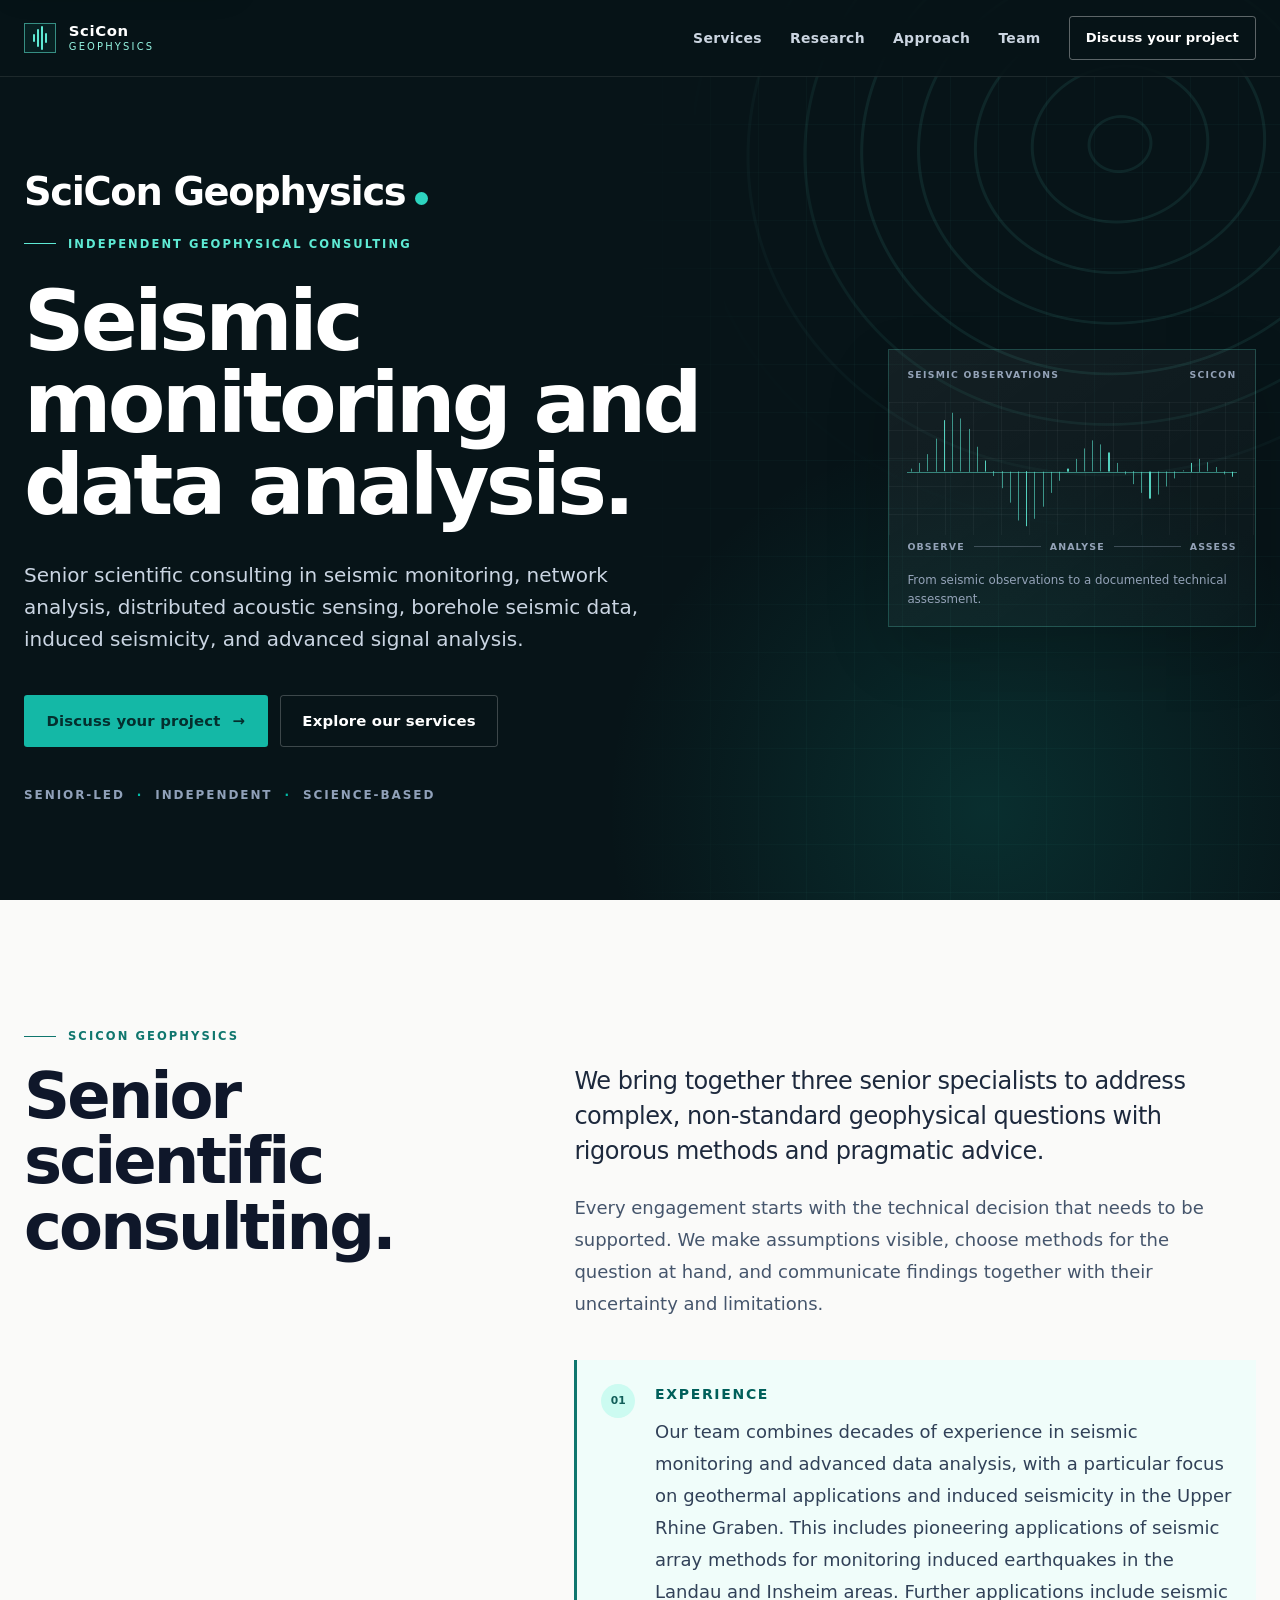
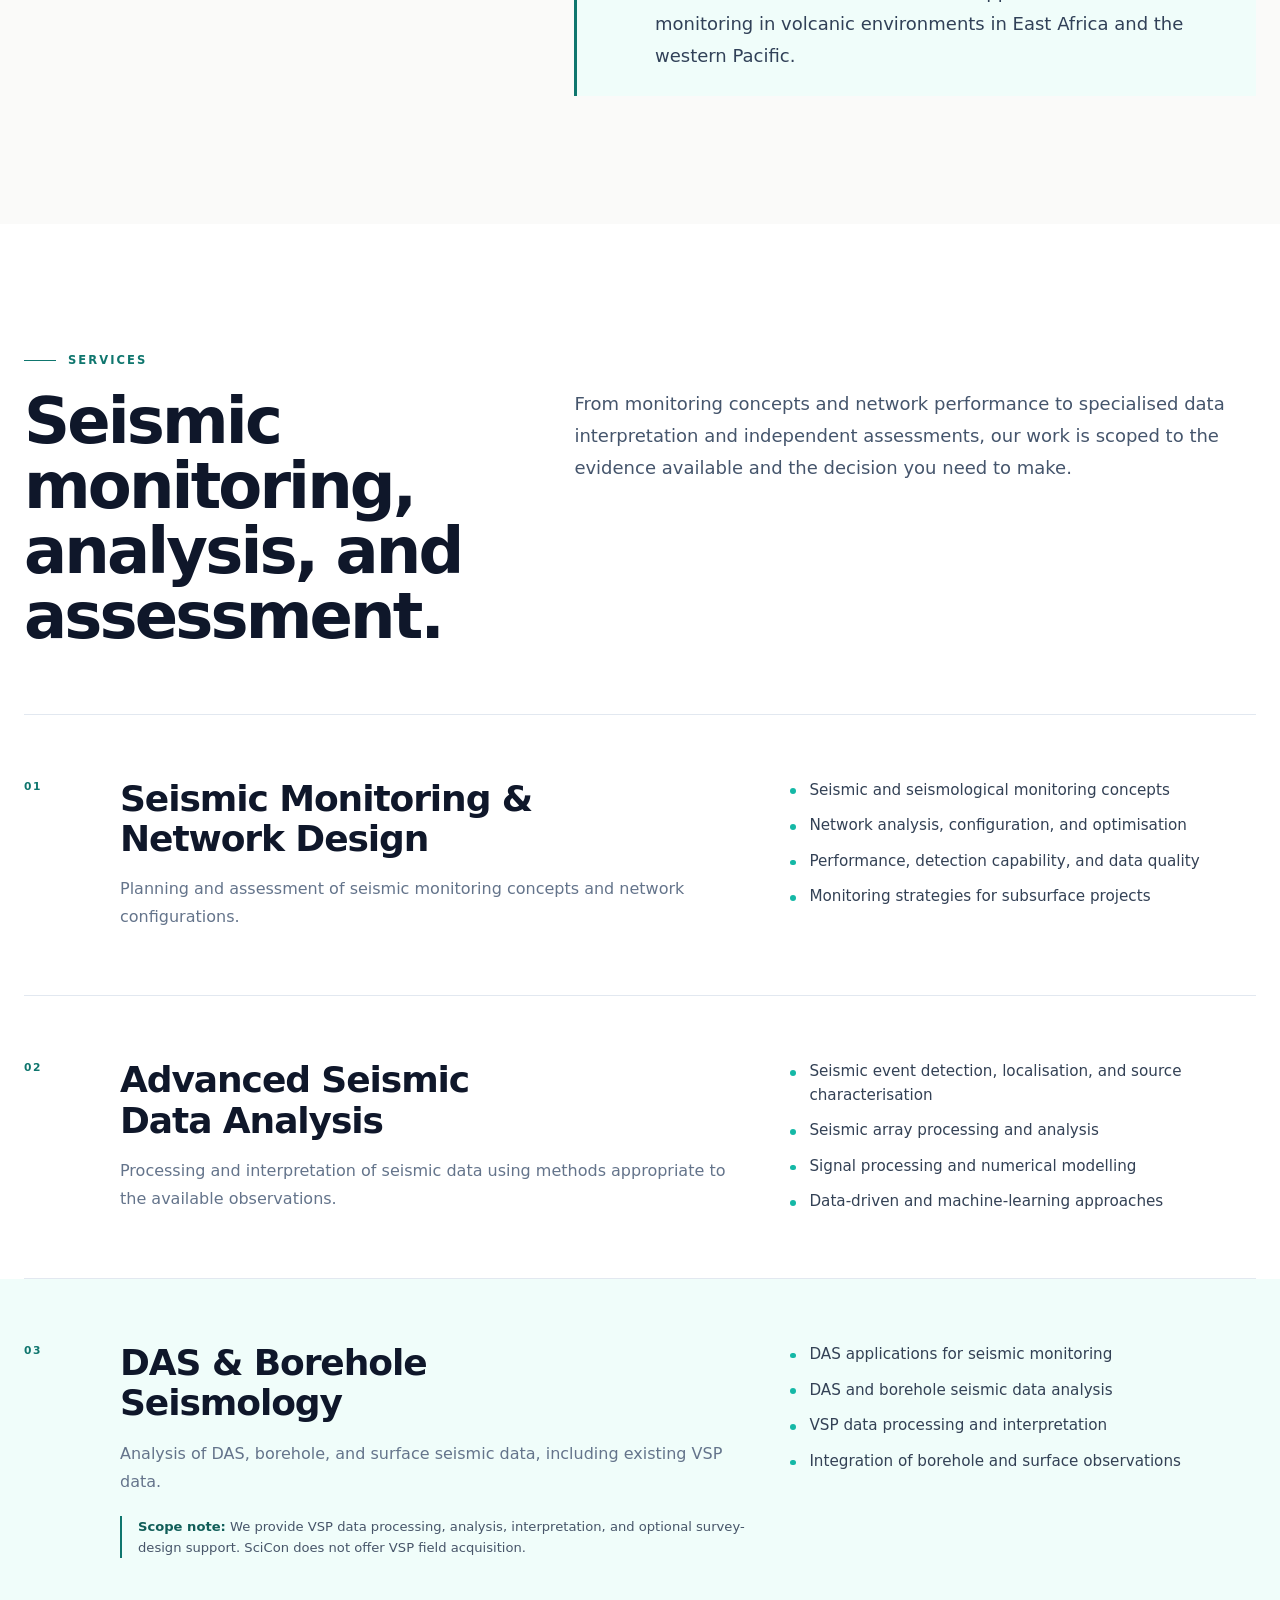
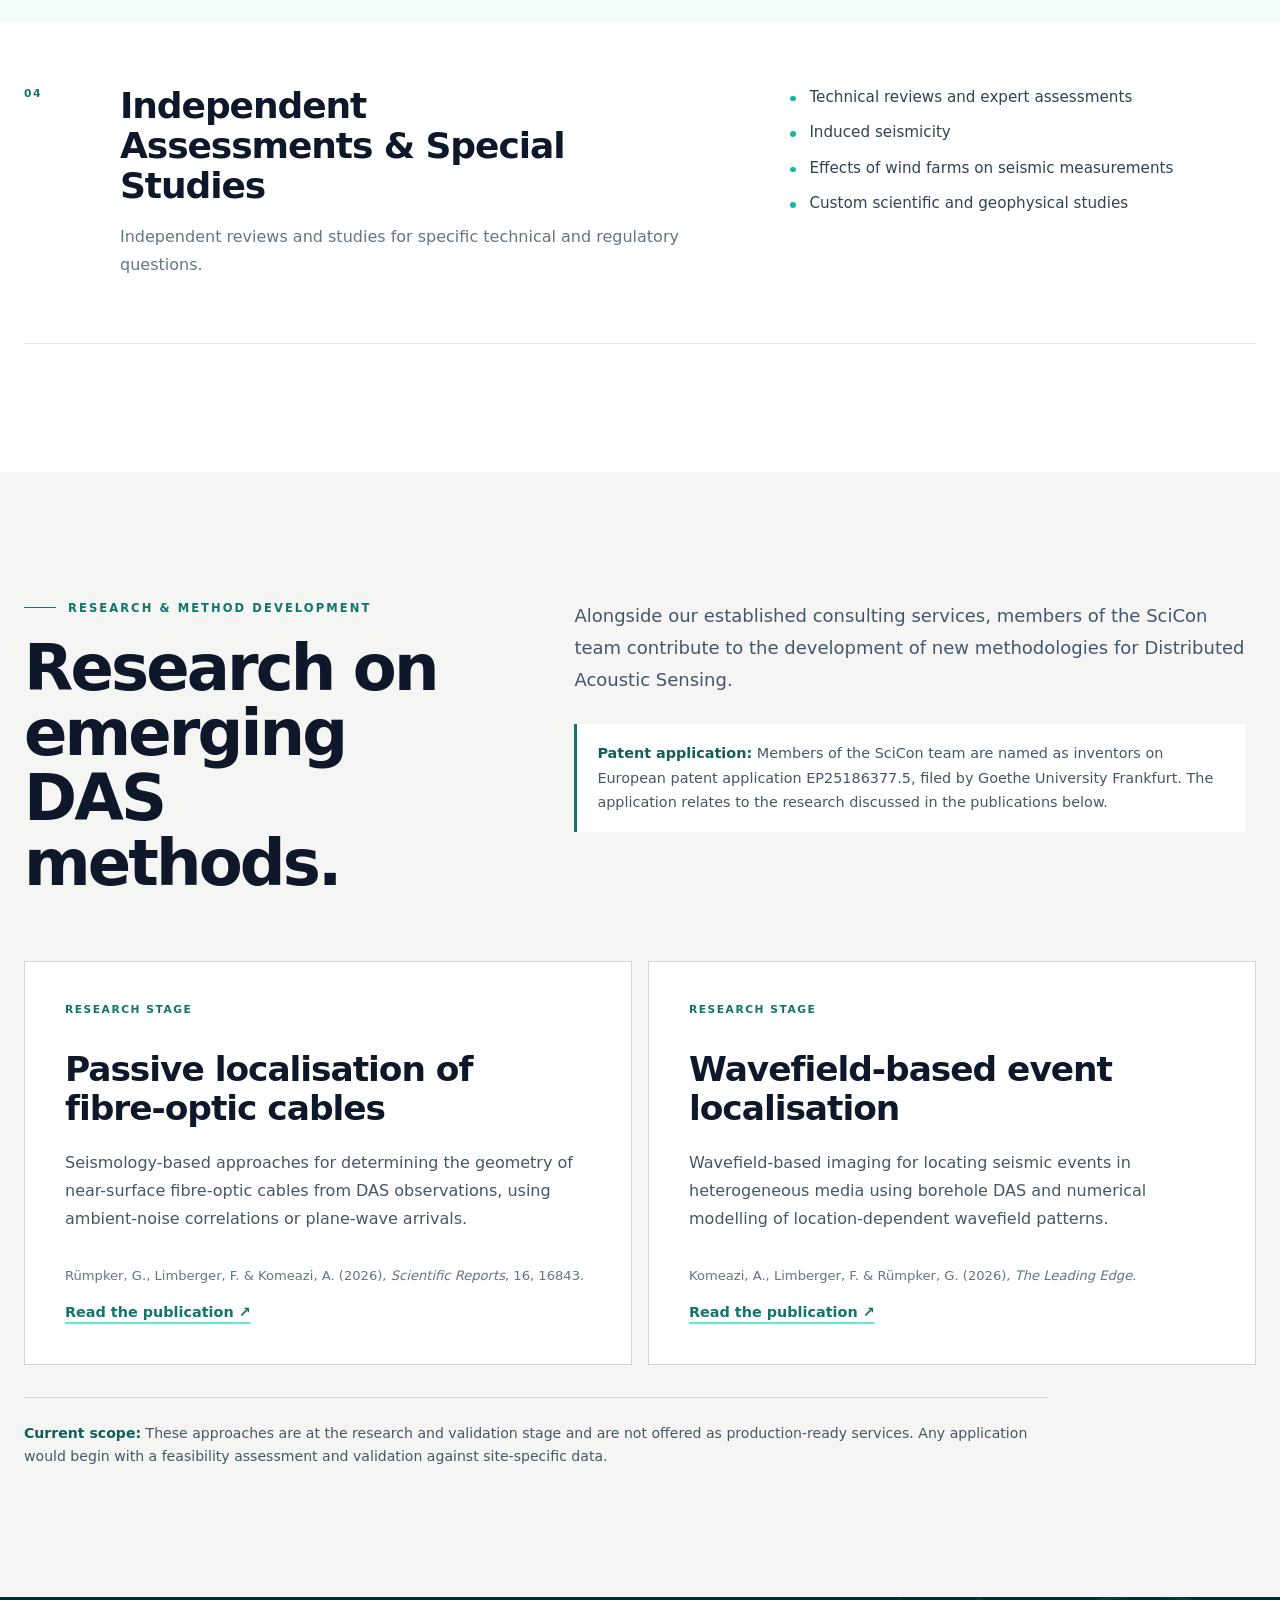
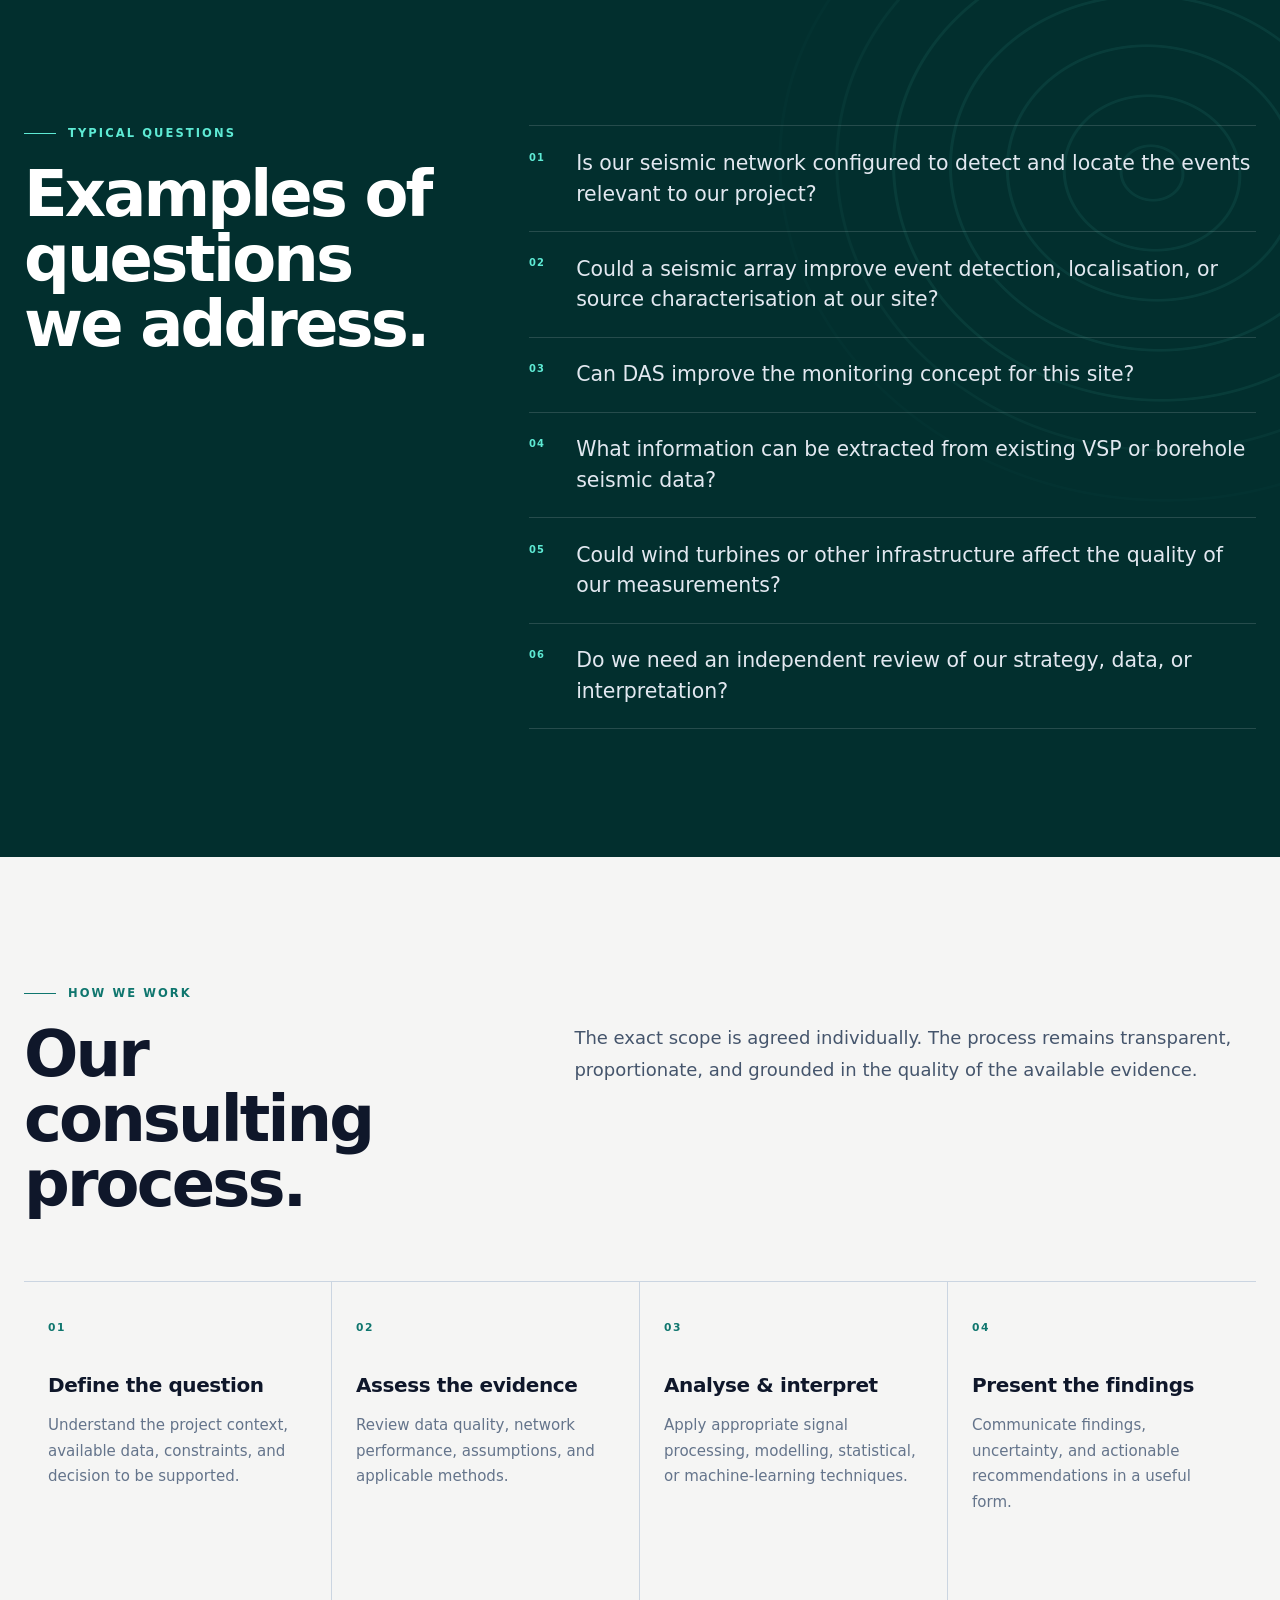
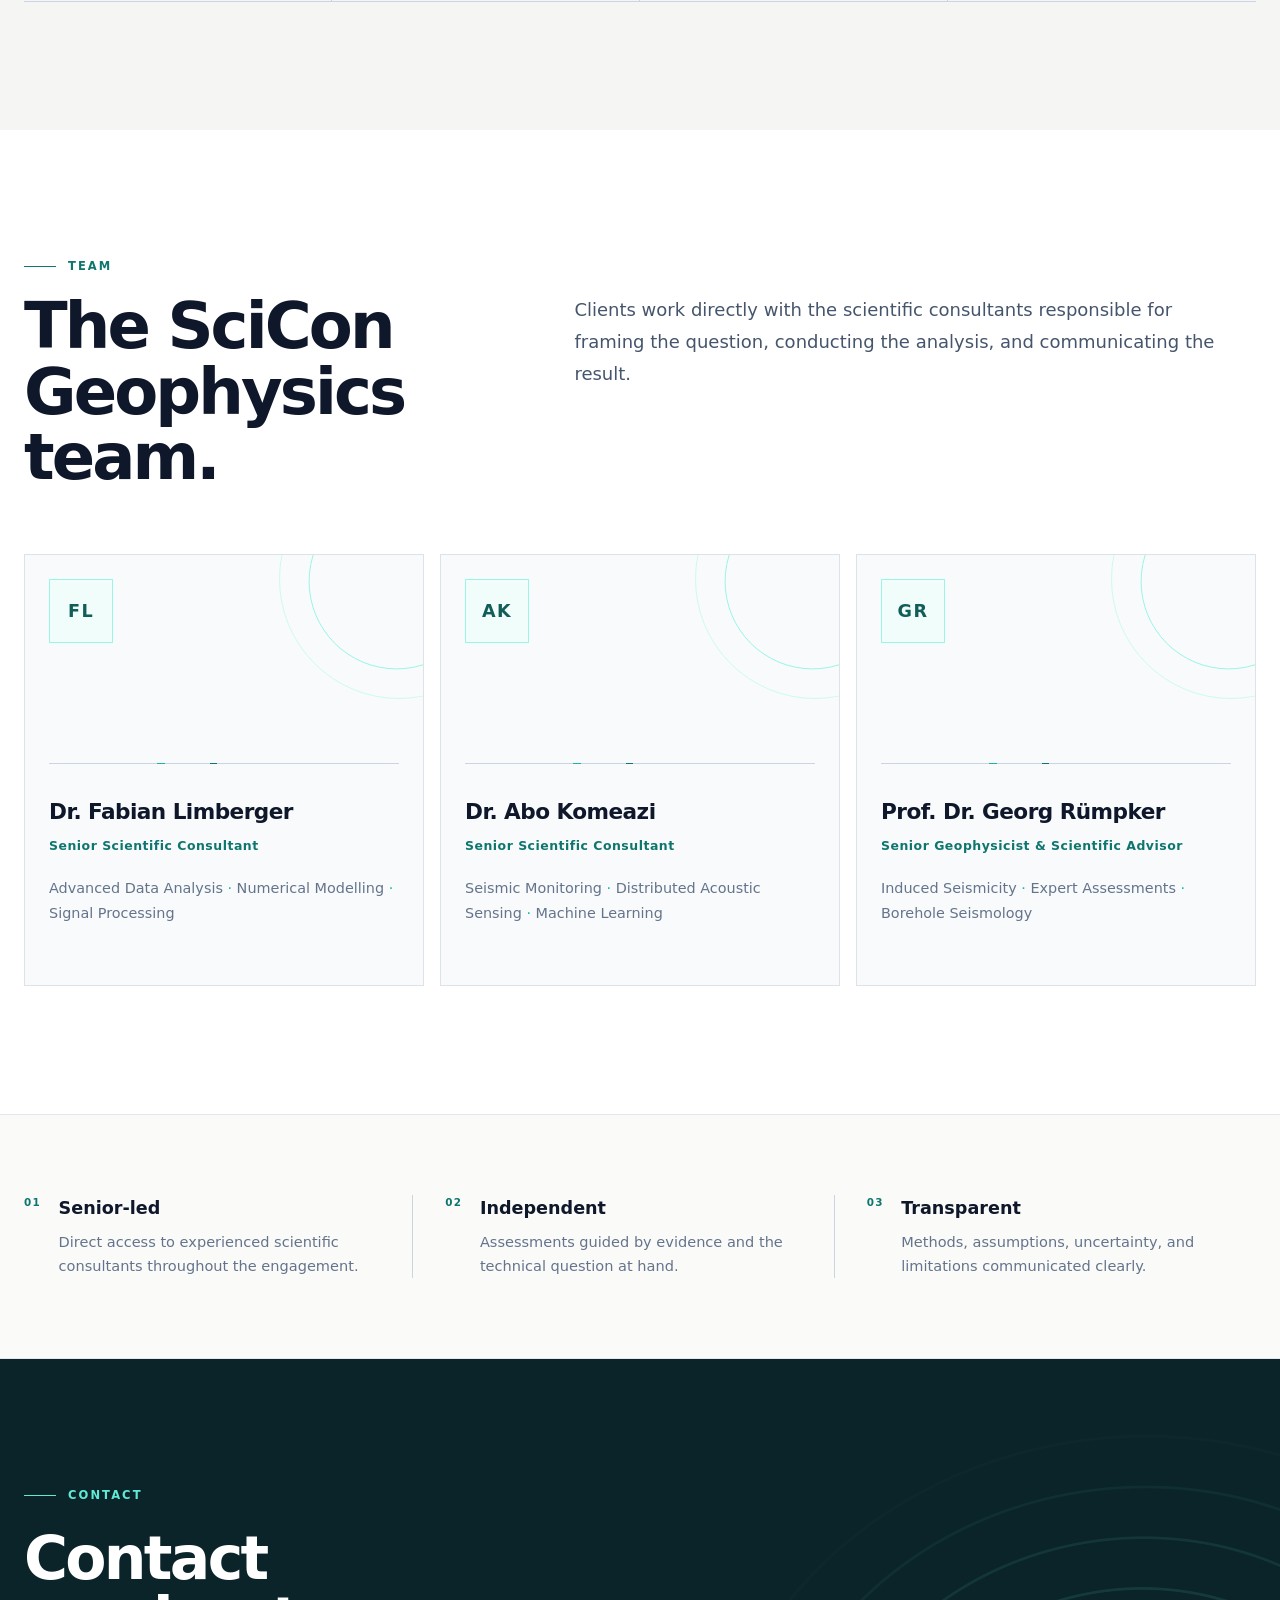
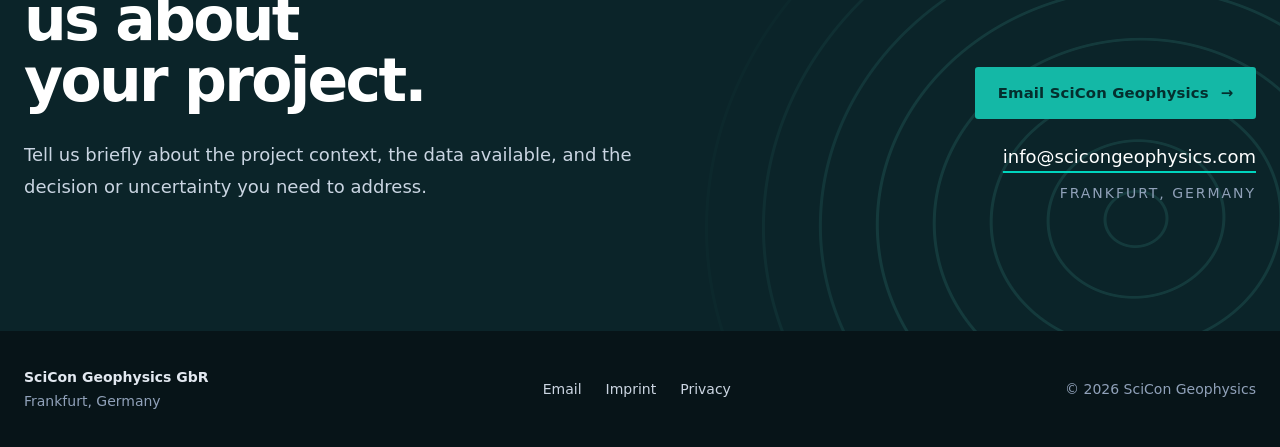
==== commit 65fbf5e8: "Add research navigation link" ====
--- a/index.html
+++ b/index.html
@@ -13,7 +13,7 @@
   <meta property="og:description" content="Senior-led geophysical consulting for seismic monitoring, DAS, borehole data, induced seismicity, and advanced analysis.">
   <meta property="og:url" content="https://gruempker.github.io/scicon-geophysics-draft/">
   <link rel="icon" href="assets/icons/favicon.svg" type="image/svg+xml">
-  <link rel="stylesheet" href="assets/css/styles.css">
+  <link rel="stylesheet" href="assets/css/styles.css?v=20260809-2">
   <script src="assets/js/main.js" defer></script>
 </head>
 <body class="bg-stone-50 text-slate-900 antialiased selection:bg-teal-700 selection:text-white">
@@ -31,6 +31,7 @@
 
       <nav class="hidden items-center gap-7 lg:flex" aria-label="Primary navigation">
         <a class="nav-link" href="#services">Services</a>
+        <a class="nav-link" href="#research">Research</a>
         <a class="nav-link" href="#approach">Approach</a>
         <a class="nav-link" href="#team">Team</a>
         <a class="button button-small button-light" href="#contact">Discuss your project</a>
@@ -45,6 +46,7 @@
     <nav id="mobile-menu" class="mobile-menu lg:hidden" aria-label="Mobile navigation" hidden data-mobile-menu>
       <div class="page-shell flex flex-col gap-1 py-5">
         <a class="mobile-nav-link" href="#services">Services</a>
+        <a class="mobile-nav-link" href="#research">Research</a>
         <a class="mobile-nav-link" href="#approach">Approach</a>
         <a class="mobile-nav-link" href="#team">Team</a>
         <a class="mobile-nav-link" href="#contact">Contact</a>
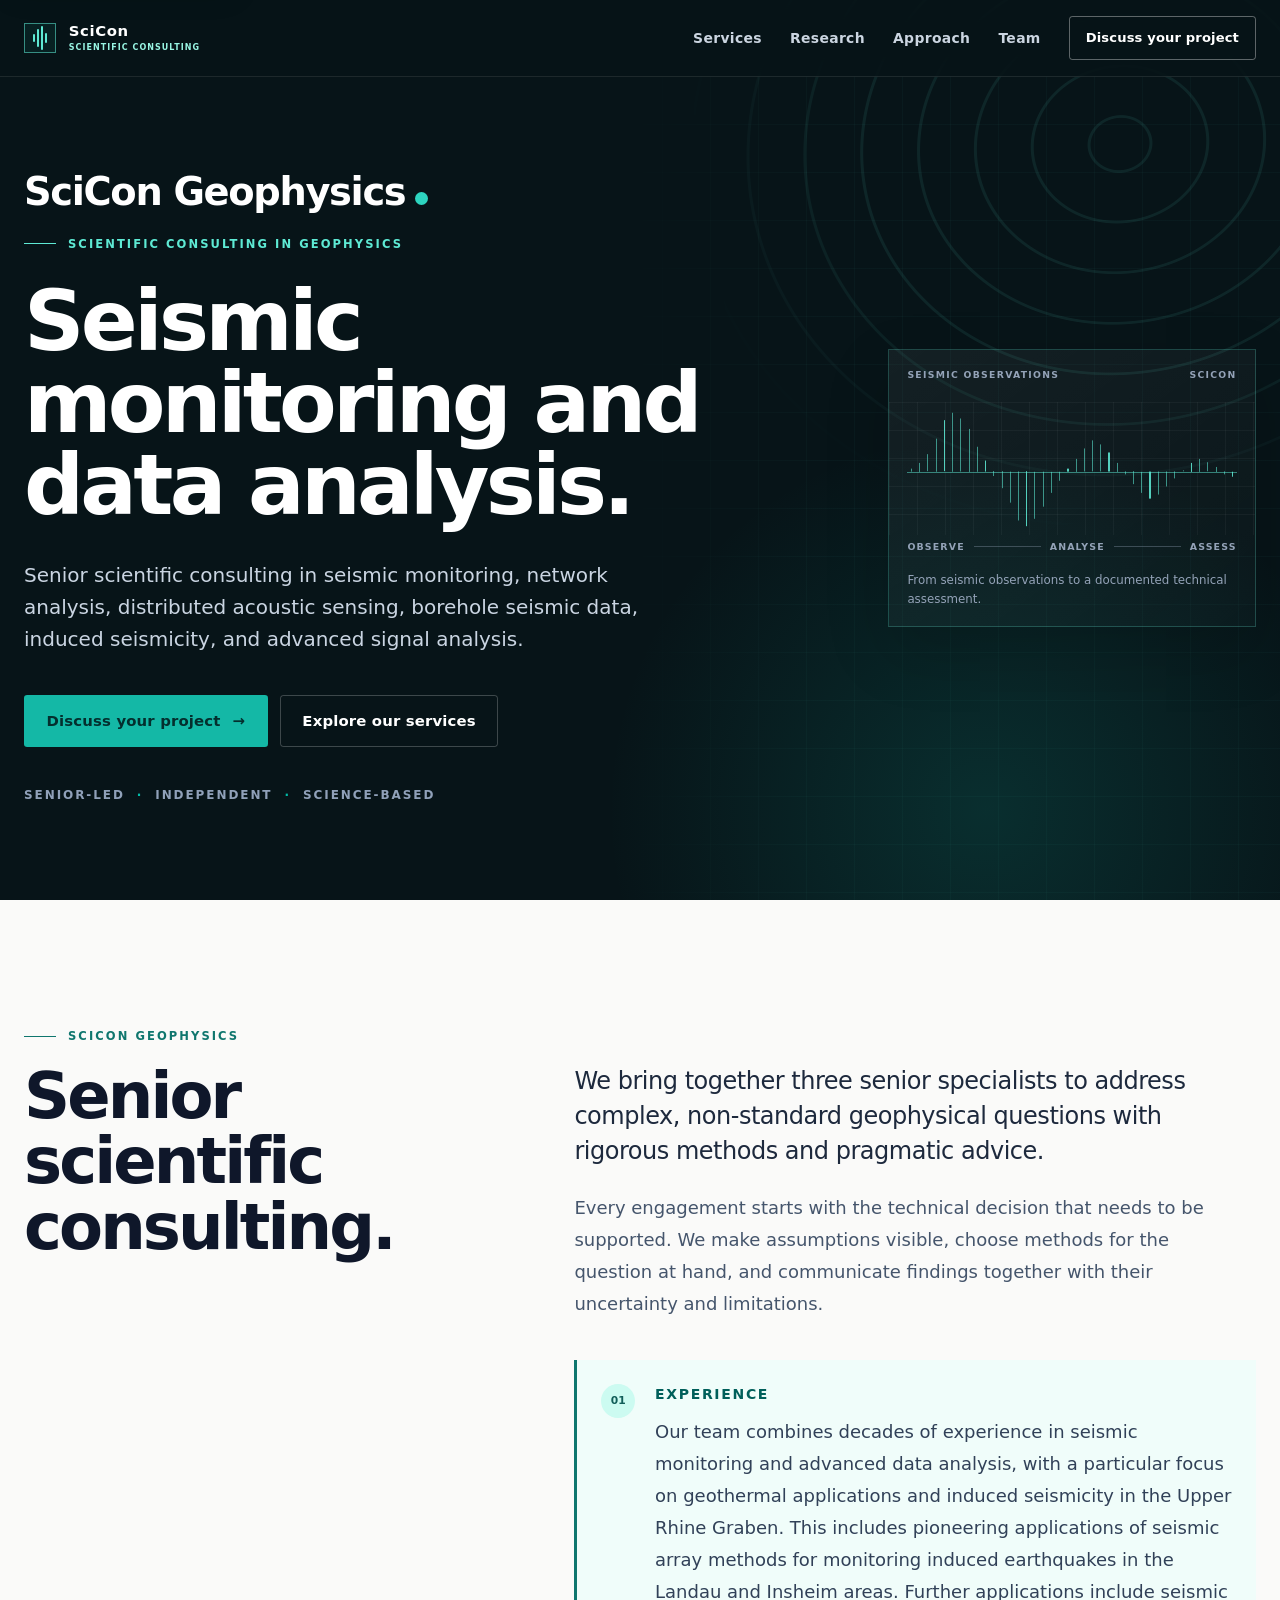
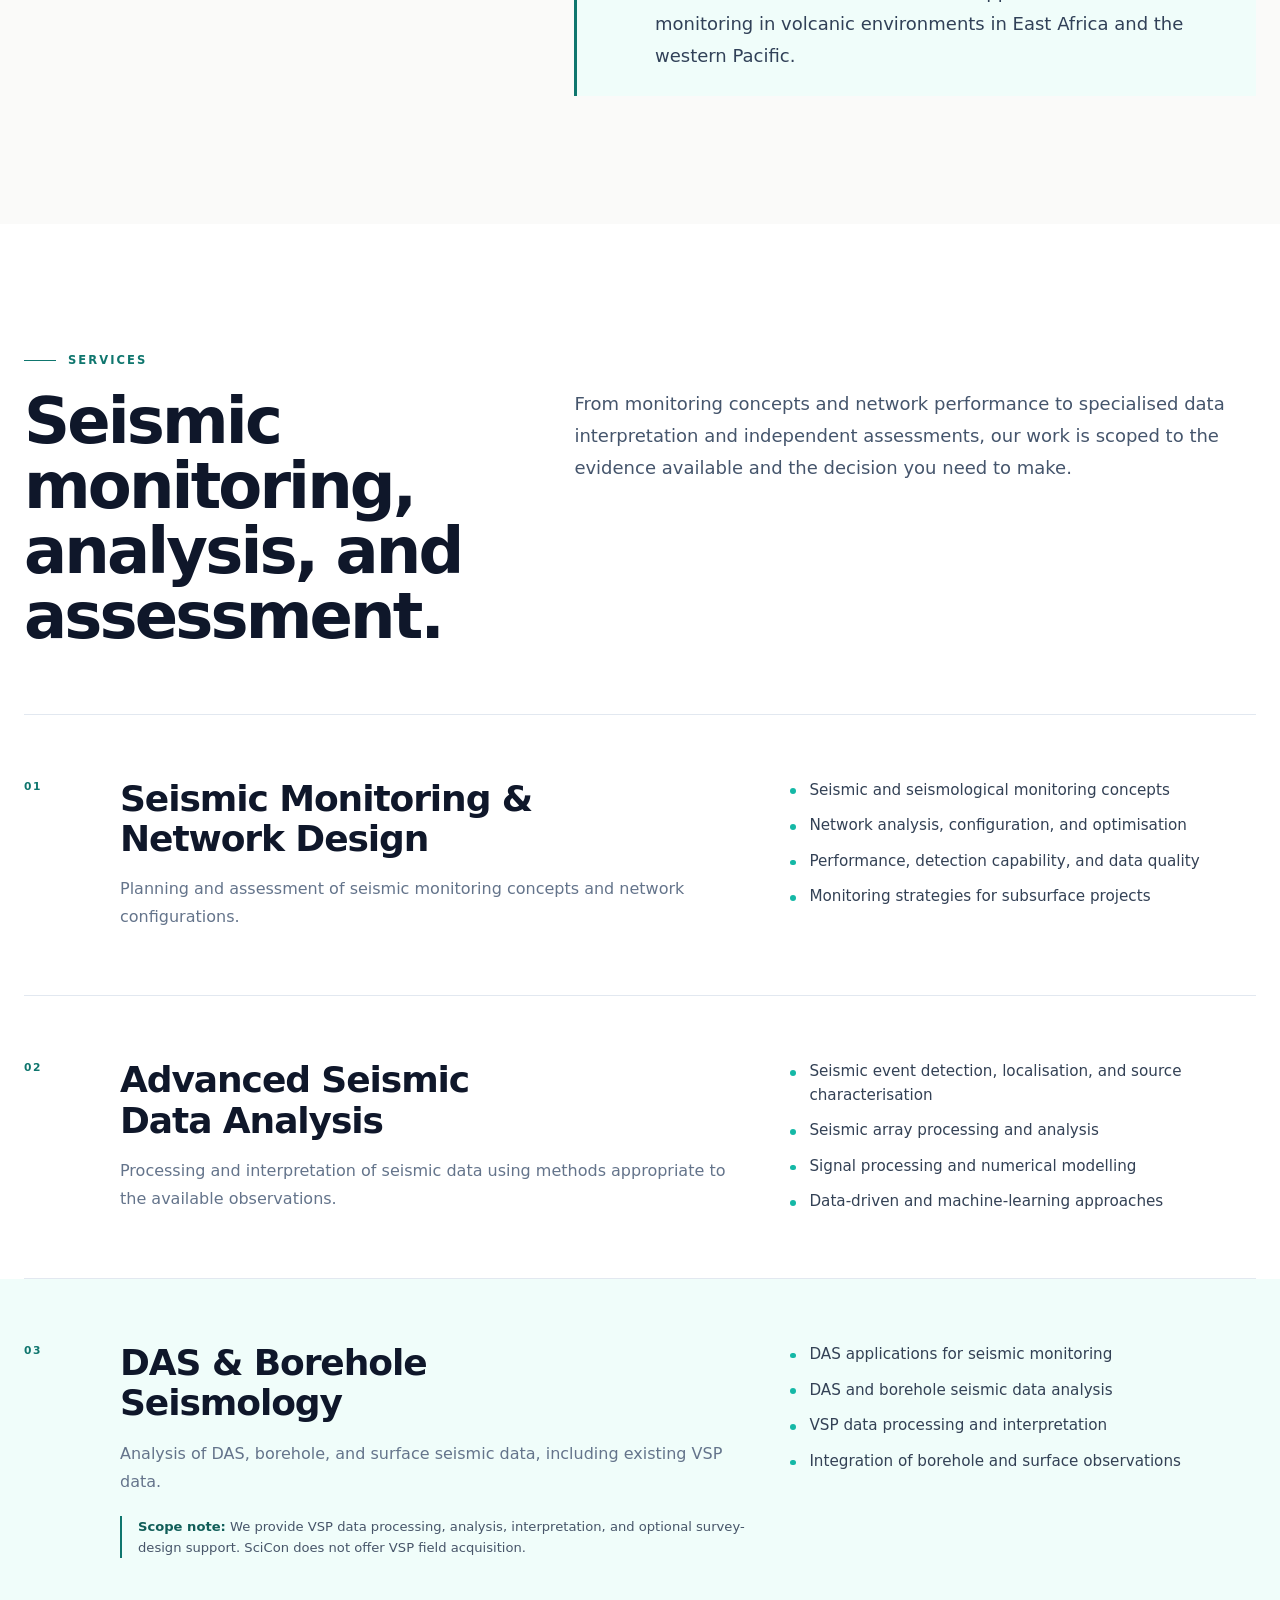
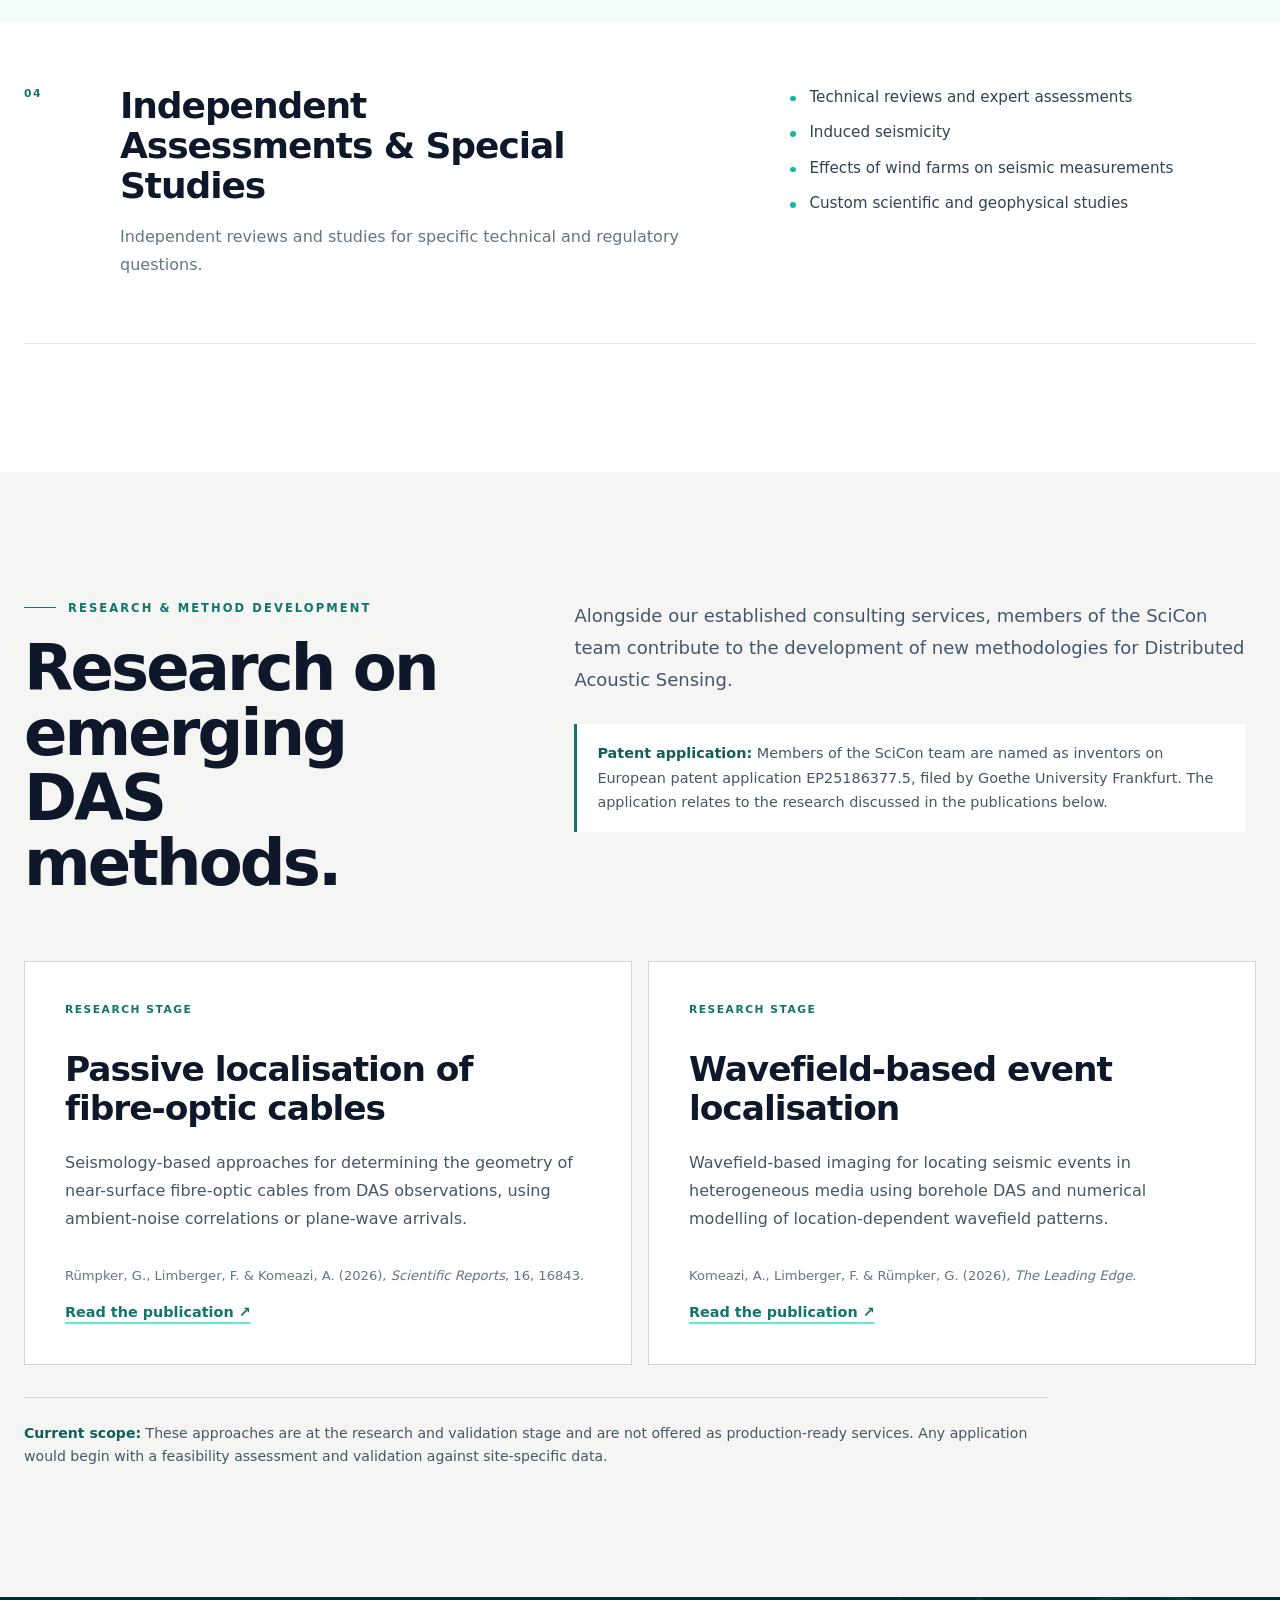
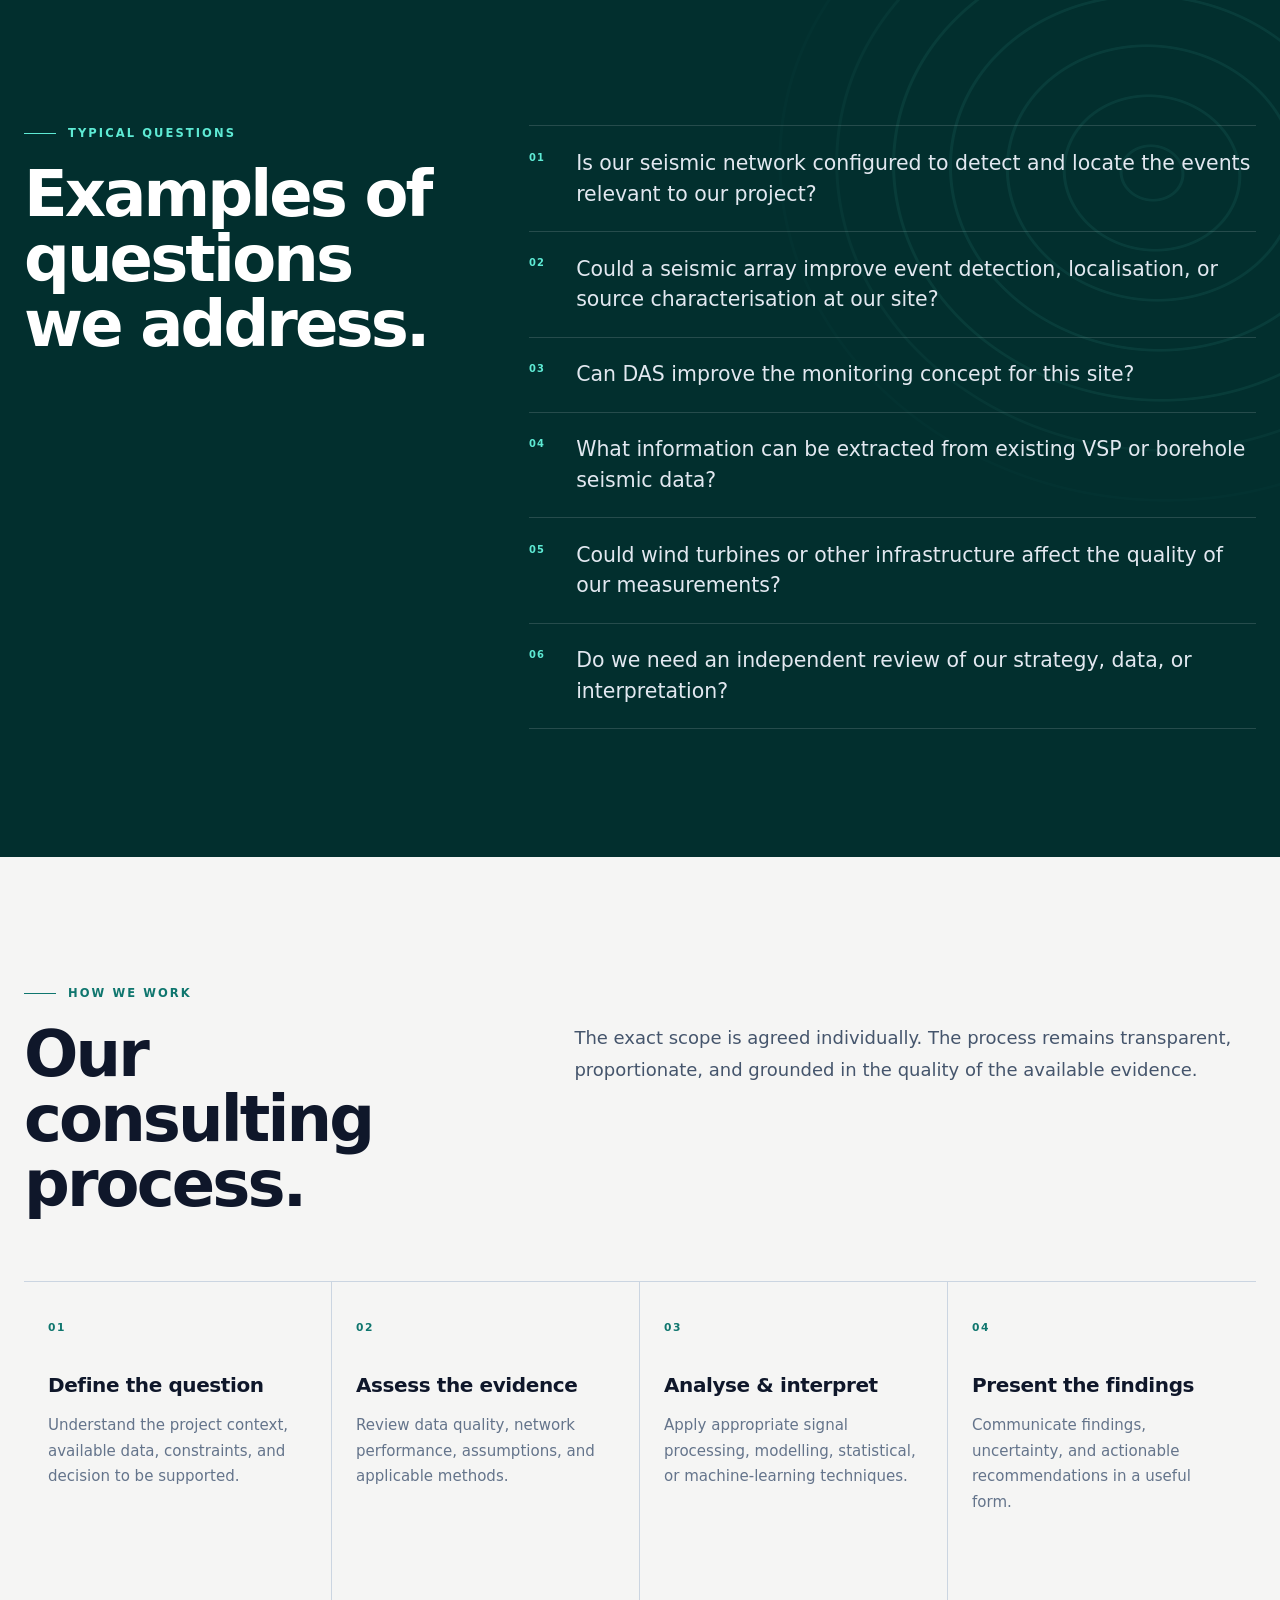
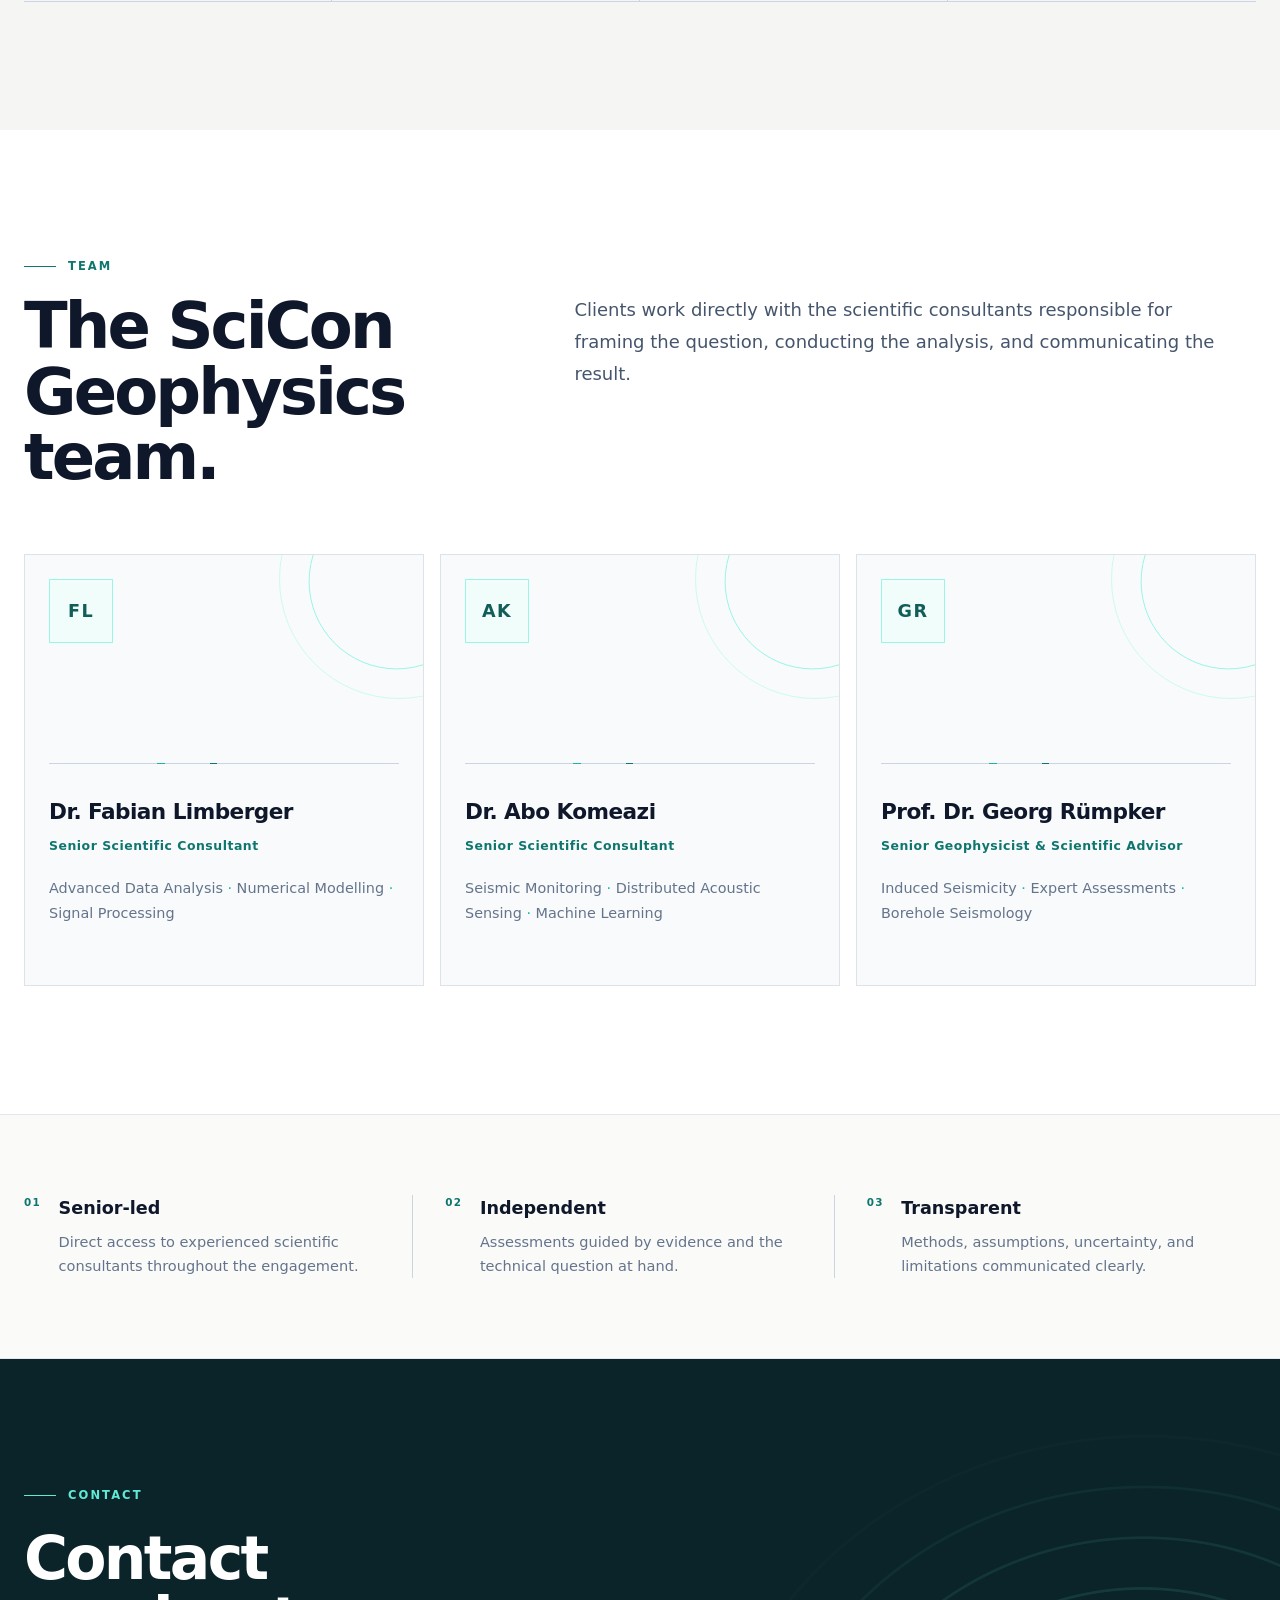
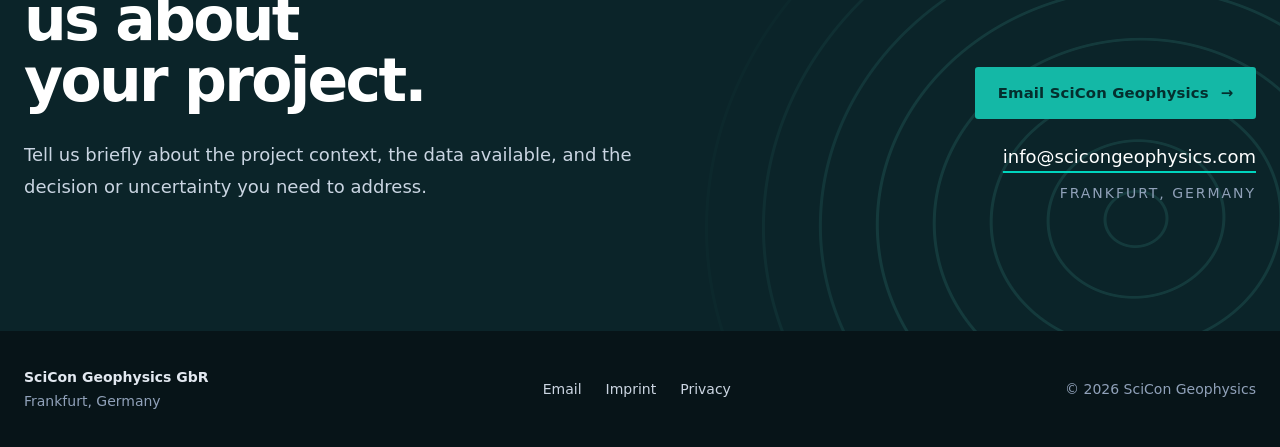
==== commit 5f941447: "Clarify SciCon brand meaning" ====
--- a/index.html
+++ b/index.html
@@ -13,7 +13,7 @@
   <meta property="og:description" content="Senior-led geophysical consulting for seismic monitoring, DAS, borehole data, induced seismicity, and advanced analysis.">
   <meta property="og:url" content="https://gruempker.github.io/scicon-geophysics-draft/">
   <link rel="icon" href="assets/icons/favicon.svg" type="image/svg+xml">
-  <link rel="stylesheet" href="assets/css/styles.css?v=20260809-2">
+  <link rel="stylesheet" href="assets/css/styles.css?v=20260810-1">
   <script src="assets/js/main.js" defer></script>
 </head>
 <body class="bg-stone-50 text-slate-900 antialiased selection:bg-teal-700 selection:text-white">
@@ -25,7 +25,7 @@
         <span class="wordmark-mark" aria-hidden="true"><span></span><span></span><span></span><span></span></span>
         <span>
           <strong class="block text-[0.93rem] font-semibold leading-none tracking-[0.04em] text-white">SciCon</strong>
-          <span class="mt-1 block text-[0.62rem] font-medium uppercase leading-none tracking-[0.22em] text-teal-200">Geophysics</span>
+          <span class="wordmark-expansion">Scientific Consulting</span>
         </span>
       </a>
 
@@ -62,7 +62,7 @@
       <div class="page-shell relative grid min-h-[calc(100svh-4.75rem)] items-center gap-14 py-20 lg:grid-cols-[1.3fr_0.7fr] lg:py-24">
         <div class="max-w-3xl">
           <p class="hero-company">SciCon Geophysics</p>
-          <p class="eyebrow eyebrow-on-dark mt-6">Independent geophysical consulting</p>
+          <p class="eyebrow eyebrow-on-dark mt-6">Scientific Consulting in Geophysics</p>
           <h1 id="hero-title" class="mt-7 max-w-[12ch] text-balance text-5xl font-semibold leading-[0.98] tracking-[-0.045em] text-white sm:text-6xl lg:text-[5.25rem]">
             Seismic monitoring and data analysis.
           </h1>
--- a/assets/css/styles.css
+++ b/assets/css/styles.css
@@ -1,2 +1,2 @@
 /*! tailwindcss v4.2.1 | MIT License | https://tailwindcss.com */
-@layer properties{@supports (((-webkit-hyphens:none)) and (not (margin-trim:inline))) or ((-moz-orient:inline) and (not (color:rgb(from red r g b)))){*,:before,:after,::backdrop{--tw-border-style:solid;--tw-leading:initial;--tw-font-weight:initial;--tw-tracking:initial;--tw-outline-style:solid}}}@layer theme{:root,:host{--font-sans:Inter, ui-sans-serif, system-ui, -apple-system, BlinkMacSystemFont, "Segoe UI", sans-serif;--font-mono:ui-monospace, SFMono-Regular, Menlo, Monaco, Consolas, "Liberation Mono", "Courier New", monospace;--color-teal-100:oklch(95.3% .051 180.801);--color-teal-200:oklch(91% .096 180.426);--color-teal-300:oklch(85.5% .138 181.071);--color-teal-400:oklch(77.7% .152 181.912);--color-teal-500:oklch(70.4% .14 182.503);--color-teal-700:oklch(51.1% .096 186.391);--color-teal-800:oklch(43.7% .078 188.216);--color-teal-950:oklch(27.7% .046 192.524);--color-slate-200:oklch(92.9% .013 255.508);--color-slate-300:oklch(86.9% .022 252.894);--color-slate-400:oklch(70.4% .04 256.788);--color-slate-500:oklch(55.4% .046 257.417);--color-slate-600:oklch(44.6% .043 257.281);--color-slate-700:oklch(37.2% .044 257.287);--color-slate-800:oklch(27.9% .041 260.031);--color-slate-900:oklch(20.8% .042 265.755);--color-slate-950:oklch(12.9% .042 264.695);--color-stone-50:oklch(98.5% .001 106.423);--color-stone-100:oklch(97% .001 106.424);--color-white:#fff;--spacing:.25rem;--container-2xl:42rem;--container-3xl:48rem;--text-xs:.75rem;--text-xs--line-height:calc(1 / .75);--text-sm:.875rem;--text-sm--line-height:calc(1.25 / .875);--text-lg:1.125rem;--text-lg--line-height:calc(1.75 / 1.125);--text-xl:1.25rem;--text-xl--line-height:calc(1.75 / 1.25);--text-2xl:1.5rem;--text-2xl--line-height:calc(2 / 1.5);--text-5xl:3rem;--text-5xl--line-height:1;--text-6xl:3.75rem;--text-6xl--line-height:1;--font-weight-medium:500;--font-weight-semibold:600;--default-font-family:var(--font-sans);--default-mono-font-family:var(--font-mono)}}@layer base{*,:after,:before,::backdrop{box-sizing:border-box;border:0 solid;margin:0;padding:0}::file-selector-button{box-sizing:border-box;border:0 solid;margin:0;padding:0}html,:host{-webkit-text-size-adjust:100%;tab-size:4;line-height:1.5;font-family:var(--default-font-family,ui-sans-serif, system-ui, sans-serif, "Apple Color Emoji", "Segoe UI Emoji", "Segoe UI Symbol", "Noto Color Emoji");font-feature-settings:var(--default-font-feature-settings,normal);font-variation-settings:var(--default-font-variation-settings,normal);-webkit-tap-highlight-color:transparent}hr{height:0;color:inherit;border-top-width:1px}abbr:where([title]){-webkit-text-decoration:underline dotted;text-decoration:underline dotted}h1,h2,h3,h4,h5,h6{font-size:inherit;font-weight:inherit}a{color:inherit;-webkit-text-decoration:inherit;-webkit-text-decoration:inherit;-webkit-text-decoration:inherit;text-decoration:inherit}b,strong{font-weight:bolder}code,kbd,samp,pre{font-family:var(--default-mono-font-family,ui-monospace, SFMono-Regular, Menlo, Monaco, Consolas, "Liberation Mono", "Courier New", monospace);font-feature-settings:var(--default-mono-font-feature-settings,normal);font-variation-settings:var(--default-mono-font-variation-settings,normal);font-size:1em}small{font-size:80%}sub,sup{vertical-align:baseline;font-size:75%;line-height:0;position:relative}sub{bottom:-.25em}sup{top:-.5em}table{text-indent:0;border-color:inherit;border-collapse:collapse}:-moz-focusring{outline:auto}progress{vertical-align:baseline}summary{display:list-item}ol,ul,menu{list-style:none}img,svg,video,canvas,audio,iframe,embed,object{vertical-align:middle;display:block}img,video{max-width:100%;height:auto}button,input,select,optgroup,textarea{font:inherit;font-feature-settings:inherit;font-variation-settings:inherit;letter-spacing:inherit;color:inherit;opacity:1;background-color:#0000;border-radius:0}::file-selector-button{font:inherit;font-feature-settings:inherit;font-variation-settings:inherit;letter-spacing:inherit;color:inherit;opacity:1;background-color:#0000;border-radius:0}:where(select:is([multiple],[size])) optgroup{font-weight:bolder}:where(select:is([multiple],[size])) optgroup option{padding-inline-start:20px}::file-selector-button{margin-inline-end:4px}::placeholder{opacity:1}@supports (not ((-webkit-appearance:-apple-pay-button))) or (contain-intrinsic-size:1px){::placeholder{color:currentColor}@supports (color:color-mix(in lab, red, red)){::placeholder{color:color-mix(in oklab, currentcolor 50%, transparent)}}}textarea{resize:vertical}::-webkit-search-decoration{-webkit-appearance:none}::-webkit-date-and-time-value{min-height:1lh;text-align:inherit}::-webkit-datetime-edit{display:inline-flex}::-webkit-datetime-edit-fields-wrapper{padding:0}::-webkit-datetime-edit{padding-block:0}::-webkit-datetime-edit-year-field{padding-block:0}::-webkit-datetime-edit-month-field{padding-block:0}::-webkit-datetime-edit-day-field{padding-block:0}::-webkit-datetime-edit-hour-field{padding-block:0}::-webkit-datetime-edit-minute-field{padding-block:0}::-webkit-datetime-edit-second-field{padding-block:0}::-webkit-datetime-edit-millisecond-field{padding-block:0}::-webkit-datetime-edit-meridiem-field{padding-block:0}::-webkit-calendar-picker-indicator{line-height:1}:-moz-ui-invalid{box-shadow:none}button,input:where([type=button],[type=reset],[type=submit]){appearance:button}::file-selector-button{appearance:button}::-webkit-inner-spin-button{height:auto}::-webkit-outer-spin-button{height:auto}[hidden]:where(:not([hidden=until-found])){display:none!important}*,:before,:after{box-sizing:border-box}html{scroll-padding-top:5rem}body{min-width:320px;margin:0}a{text-underline-offset:.2em}button,a{-webkit-tap-highlight-color:transparent}:focus-visible{outline-offset:4px;outline:3px solid #2dd4bf}}@layer components{.page-shell{width:min(100% - 2rem,78rem);margin-inline:auto}.section-pad{padding-block:clamp(5.5rem,10vw,9rem)}.section-title{text-wrap:balance;letter-spacing:-.045em;color:#0f172a;max-width:13ch;font-size:clamp(2.4rem,5vw,4.35rem);font-weight:600;line-height:1.02}.eyebrow{color:#0f766e;letter-spacing:.18em;text-transform:uppercase;align-items:center;gap:.75rem;font-size:.72rem;font-weight:700;line-height:1.4;display:flex}.eyebrow:before{content:"";background:currentColor;width:2rem;height:1px}.eyebrow-on-dark{color:#5eead4}.skip-link{z-index:100;color:#0f172a;background:#fff;border-radius:.25rem;padding:.75rem 1rem;font-weight:700;position:fixed;top:.75rem;left:.75rem;transform:translateY(-160%);box-shadow:0 8px 30px #0003}.skip-link:focus{transform:translateY(0)}.site-header{z-index:50;-webkit-backdrop-filter:blur(16px);backdrop-filter:blur(16px);background:#071418c7;border-bottom:1px solid #ffffff17;transition:background .18s,box-shadow .18s;position:fixed;inset:0 0 auto}.site-header.is-scrolled{background:#071418f5;box-shadow:0 12px 34px #00000024}.legal-header{background:#071418}.wordmark{align-items:center;gap:.8rem;min-height:2.75rem;text-decoration:none;display:inline-flex}.wordmark-mark{background:#14b8a614;border:1px solid #5eead48c;justify-content:center;align-items:center;gap:2px;width:2rem;height:1.9rem;display:flex}.wordmark-mark span{background:#5eead4;border-radius:999px;width:2px;display:block}.wordmark-mark span:first-child{height:26%}.wordmark-mark span:nth-child(2){height:62%}.wordmark-mark span:nth-child(3){height:88%}.wordmark-mark span:nth-child(4){height:38%}.nav-link{color:#cbd5e1;letter-spacing:.025em;font-size:.87rem;font-weight:600;text-decoration:none;transition:color .16s}.nav-link:hover{color:#fff}.button{letter-spacing:.01em;text-align:center;border:1px solid #0000;border-radius:.2rem;justify-content:center;align-items:center;gap:.75rem;min-height:3.25rem;padding:.8rem 1.35rem;font-size:.93rem;font-weight:700;text-decoration:none;transition:background .16s,border-color .16s,color .16s,transform .16s;display:inline-flex}.button:hover{transform:translateY(-1px)}.button-small{min-height:2.75rem;padding:.6rem 1rem;font-size:.82rem}.button-primary{color:#042f2e;background:#14b8a6}.button-primary:hover{background:#5eead4}.button-light{color:#fff;border-color:#ffffff59}.button-light:hover{background:#5eead414;border-color:#5eead4}.button-ghost{color:#fff;border-color:#ffffff38}.button-ghost:hover{background:#ffffff0f;border-color:#fff9}.menu-button{color:#fff;border:1px solid #fff3;border-radius:.2rem;place-items:center;min-width:2.75rem;min-height:2.75rem;display:inline-grid}.menu-lines{flex-direction:column;gap:4px;width:1.2rem;display:flex}.menu-lines span{background:currentColor;width:100%;height:1px;transition:transform .16s,opacity .16s}.menu-button[aria-expanded=true] .menu-lines span:first-child{transform:translateY(5px)rotate(45deg)}.menu-button[aria-expanded=true] .menu-lines span:nth-child(2){opacity:0}.menu-button[aria-expanded=true] .menu-lines span:nth-child(3){transform:translateY(-5px)rotate(-45deg)}.mobile-menu{background:#071418;border-top:1px solid #ffffff17}.mobile-nav-link{color:#e2e8f0;border-bottom:1px solid #ffffff14;align-items:center;min-height:3rem;font-weight:600;text-decoration:none;display:flex}.hero-section{background:#071418;padding-top:4.75rem;position:relative;overflow:hidden}.hero-section:before{content:"";background:radial-gradient(circle,#14b8a629,#0000 66%);height:80%;position:absolute;inset:auto -12% -30% 42%}.hero-grid{opacity:.2;background-image:linear-gradient(#5eead429 1px,#0000 1px),linear-gradient(90deg,#5eead429 1px,#0000 1px);background-size:48px 48px;position:absolute;inset:4.75rem 0 0 48%;-webkit-mask-image:linear-gradient(90deg,#0000,#000 30%);mask-image:linear-gradient(90deg,#0000,#000 30%)}.hero-company{color:#fff;letter-spacing:-.035em;font-size:clamp(1.65rem,3vw,2.4rem);font-weight:650;line-height:1}.hero-company:after{content:"";background:#2dd4bf;border-radius:999px;width:.35em;height:.35em;margin-left:.25em;display:inline-block}.hero-instrument{background:linear-gradient(145deg,#ffffff0d,#ffffff03);border:1px solid #5eead438;justify-self:center;width:min(100%,23rem);min-height:17rem;padding:1.15rem;position:relative;overflow:hidden;box-shadow:0 24px 60px #00000029}.hero-instrument:before{content:"";background-image:linear-gradient(#ffffff0a 1px,#0000 1px),linear-gradient(90deg,#ffffff0a 1px,#0000 1px);background-size:28px 28px;position:absolute;inset:3.3rem 0 5.7rem}.instrument-meta{z-index:1;color:#94a3b8;letter-spacing:.14em;justify-content:space-between;gap:1rem;font-size:.58rem;font-weight:700;display:flex;position:relative}.trace-field{z-index:1;grid-template-columns:repeat(40,minmax(0,1fr));align-items:center;height:8.5rem;margin-top:1.35rem;display:grid;position:relative}.trace-field:after{content:"";background:#5eead480;height:1px;position:absolute;inset:50% 0 auto}.trace-field span{width:1px;height:var(--h);opacity:.58;background:#5eead4;justify-self:center;min-height:1px;transform:translateY(-50%)}.trace-field span.negative{transform:translateY(50%)}.trace-field span:nth-child(5n){opacity:.88;width:1.5px}.instrument-footer{z-index:1;color:#94a3b8;letter-spacing:.12em;text-transform:uppercase;align-items:center;gap:.55rem;font-size:.59rem;font-weight:700;display:flex;position:relative}.instrument-line{background:#94a3b859;flex:1;height:1px}.instrument-caption{z-index:1;color:#94a3b8;max-width:24rem;margin-top:1.1rem;font-size:.74rem;line-height:1.55;position:relative}.wavefronts{z-index:0;pointer-events:none;background:repeating-radial-gradient(#0000 0 29px,#5eead4b3 30px 32px,#0000 33px 57px);position:absolute;-webkit-mask-image:radial-gradient(#000 0 46%,#0000 76%);mask-image:radial-gradient(#000 0 46%,#0000 76%)}.wavefronts-hero{opacity:.12;width:52rem;height:46rem;top:-14rem;right:-16rem;transform:rotate(-9deg)}.wavefronts-questions{opacity:.1;width:48rem;height:42rem;top:-10rem;right:-16rem;transform:rotate(8deg)}.wavefronts-contact{opacity:.16;width:54rem;height:48rem;bottom:-17rem;right:-18rem;transform:rotate(-6deg)}.experience-note{background:#f0fdfa;border-left:3px solid #0f766e;grid-template-columns:auto 1fr;gap:1.25rem;padding:1.5rem;display:grid}.experience-index{color:#115e59;background:#ccfbf1;border-radius:999px;place-items:center;width:2.1rem;height:2.1rem;font-size:.67rem;font-weight:800;display:grid}.service-row{border-bottom:1px solid #e2e8f0;gap:1.5rem;padding-block:3rem;display:grid}.service-number{color:#0f766e;letter-spacing:.14em;font-size:.67rem;font-weight:800}.service-title{letter-spacing:-.03em;color:#0f172a;max-width:18ch;font-size:clamp(1.55rem,3vw,2.25rem);font-weight:600;line-height:1.12}.service-summary{color:#64748b;max-width:38rem;margin-top:1rem;font-size:1rem;line-height:1.75}.service-list{color:#334155;align-content:start;gap:.75rem;font-size:.95rem;line-height:1.55;display:grid}.service-list li{padding-left:1.2rem;position:relative}.service-list li:before{content:"";background:#14b8a6;border-radius:999px;width:.35rem;height:.35rem;position:absolute;top:.65em;left:0}.service-featured{background:#f0fdfa;border:0;margin-inline:-1rem;padding-inline:1rem}.scope-note{color:#475569;border-left:2px solid #0f766e;max-width:40rem;margin-top:1.25rem;padding-left:1rem;font-size:.82rem;line-height:1.6}.scope-note strong{color:#115e59}.patent-note{color:#475569;background:#fff;border-left:3px solid #0f766e;max-width:42rem;padding:1.1rem 1.25rem;font-size:.9rem;line-height:1.7}.patent-note strong{color:#115e59}.research-grid{gap:1rem;display:grid}.research-card{background:#fff;border:1px solid #cbd5e1;flex-direction:column;min-height:24rem;padding:clamp(1.5rem,4vw,2.5rem);display:flex}.research-status{color:#0f766e;letter-spacing:.14em;text-transform:uppercase;font-size:.67rem;font-weight:800}.research-card h3{color:#0f172a;letter-spacing:-.03em;max-width:20ch;margin-top:2rem;font-size:clamp(1.55rem,3vw,2.15rem);font-weight:600;line-height:1.15}.research-card>p:not(.research-status):not(.research-citation){color:#475569;margin-top:1.25rem;line-height:1.75}.research-citation{color:#64748b;margin-top:auto;padding-top:2rem;font-size:.82rem;line-height:1.6}.research-link{color:#0f766e;text-underline-offset:.35em;align-self:flex-start;margin-top:1rem;font-size:.9rem;font-weight:700;-webkit-text-decoration:underline #5eead4;text-decoration:underline #5eead4;text-decoration-thickness:2px}.research-link:hover{color:#134e4a}.research-scope{color:#475569;border-top:1px solid #cbd5e1;max-width:64rem;padding-top:1.5rem;font-size:.88rem;line-height:1.7}.research-scope strong{color:#115e59}.question-list{border-top:1px solid #ffffff24}.question-list p{color:#e2e8f0;border-bottom:1px solid #ffffff24;grid-template-columns:2.2rem 1fr;gap:.75rem;padding-block:1.35rem;font-size:clamp(1rem,2vw,1.28rem);line-height:1.5;display:grid}.question-list span{color:#5eead4;letter-spacing:.12em;padding-top:.28em;font-size:.62rem;font-weight:800}.process-grid{border-top:1px solid #cbd5e1;display:grid}.process-step{border-bottom:1px solid #cbd5e1;padding-block:2rem;position:relative}.process-number{color:#0f766e;letter-spacing:.14em;font-size:.67rem;font-weight:800}.process-step h3{letter-spacing:-.02em;color:#0f172a;margin-top:2rem;font-size:1.25rem;font-weight:700}.process-step p{color:#64748b;margin-top:.8rem;font-size:.94rem;line-height:1.7}.team-grid{gap:1rem;display:grid}.team-card{background:#f8fafc;border:1px solid #dbe3e8;min-height:27rem;padding:1.5rem;position:relative;overflow:hidden}.team-card:before{content:"";border:1px solid #99f6e4;border-radius:999px;width:11rem;height:11rem;position:absolute;top:0;right:0;transform:translate(35%,-35%)}.team-card:after{content:"";border:1px solid #ccfbf1;border-radius:999px;width:15rem;height:15rem;position:absolute;top:0;right:0;transform:translate(40%,-40%)}.team-monogram{color:#115e59;letter-spacing:.08em;background:#f0fdfa;border:1px solid #99f6e4;place-items:center;width:4rem;height:4rem;font-size:1.1rem;font-weight:800;display:grid}.team-trace{background:linear-gradient(90deg,#cbd5e1 0 31%,#14b8a6 31% 33%,#cbd5e1 33% 46%,#0f766e 46% 48%,#cbd5e1 48% 100%);width:100%;height:1px;margin-top:7.5rem}.team-card h3{letter-spacing:-.025em;color:#0f172a;margin-top:2rem;font-size:1.35rem;font-weight:700}.team-role{color:#0f766e;letter-spacing:.04em;margin-top:.55rem;font-size:.78rem;font-weight:700}.team-expertise{color:#64748b;margin-top:1.25rem;font-size:.9rem;line-height:1.75}.team-expertise span{color:#14b8a6}.principles-grid{gap:2rem;display:grid}.principle{grid-template-columns:auto 1fr;gap:1.1rem;display:grid}.principle>span{color:#0f766e;letter-spacing:.12em;font-size:.65rem;font-weight:800}.principle h3{color:#0f172a;font-size:1.1rem;font-weight:700}.principle p{color:#64748b;margin-top:.55rem;font-size:.91rem;line-height:1.65}.contact-section{background:#0b2429;position:relative;overflow:hidden}.footer-link,.legal-footer a{color:#cbd5e1;text-underline-offset:.3em}.footer-link:hover,.legal-footer a:hover{color:#fff}.legal-main{min-height:calc(100vh - 12rem);padding-block:clamp(4.5rem,9vw,8rem)}.legal-shell{width:min(100% - 2rem,49rem);margin-inline:auto}.draft-notice{color:#78350f;background:#fffbeb;border-left:3px solid #b45309;padding:1.1rem 1.25rem;font-size:.9rem;line-height:1.65}.legal-content{gap:2.75rem;display:grid}.legal-content section{scroll-margin-top:2rem}.legal-content h2{letter-spacing:-.02em;color:#0f172a;font-size:1.35rem;font-weight:700}.legal-content p{color:#475569;margin-top:.85rem;line-height:1.8}.legal-content a{color:#0f766e;font-weight:600;text-decoration:underline}.legal-footer{color:#94a3b8;background:#071418;padding-block:2rem;font-size:.85rem}}@layer utilities{.sr-only{clip-path:inset(50%);white-space:nowrap;border-width:0;width:1px;height:1px;margin:-1px;padding:0;position:absolute;overflow:hidden}.relative{position:relative}.static{position:static}.start{inset-inline-start:var(--spacing)}.mt-1{margin-top:calc(var(--spacing) * 1)}.mt-3{margin-top:calc(var(--spacing) * 3)}.mt-5{margin-top:calc(var(--spacing) * 5)}.mt-6{margin-top:calc(var(--spacing) * 6)}.mt-7{margin-top:calc(var(--spacing) * 7)}.mt-8{margin-top:calc(var(--spacing) * 8)}.mt-10{margin-top:calc(var(--spacing) * 10)}.mt-14{margin-top:calc(var(--spacing) * 14)}.mt-16{margin-top:calc(var(--spacing) * 16)}.block{display:block}.flex{display:flex}.grid{display:grid}.hidden{display:none}.inline{display:inline}.table{display:table}.h-\[4\.75rem\]{height:4.75rem}.min-h-\[calc\(100svh-4\.75rem\)\]{min-height:calc(100svh - 4.75rem)}.w-full{width:100%}.max-w-2xl{max-width:var(--container-2xl)}.max-w-3xl{max-width:var(--container-3xl)}.max-w-\[11ch\]{max-width:11ch}.max-w-\[12ch\]{max-width:12ch}.resize{resize:both}.scroll-mt-20{scroll-margin-top:calc(var(--spacing) * 20)}.flex-col{flex-direction:column}.flex-wrap{flex-wrap:wrap}.items-center{align-items:center}.justify-between{justify-content:space-between}.gap-1{gap:calc(var(--spacing) * 1)}.gap-3{gap:calc(var(--spacing) * 3)}.gap-4{gap:calc(var(--spacing) * 4)}.gap-6{gap:calc(var(--spacing) * 6)}.gap-7{gap:calc(var(--spacing) * 7)}.gap-8{gap:calc(var(--spacing) * 8)}.gap-10{gap:calc(var(--spacing) * 10)}.gap-12{gap:calc(var(--spacing) * 12)}.gap-14{gap:calc(var(--spacing) * 14)}.gap-x-3{column-gap:calc(var(--spacing) * 3)}.gap-x-6{column-gap:calc(var(--spacing) * 6)}.gap-y-1{row-gap:calc(var(--spacing) * 1)}.gap-y-3{row-gap:calc(var(--spacing) * 3)}.overflow-hidden{overflow:hidden}.scroll-smooth{scroll-behavior:smooth}.border-y{border-block-style:var(--tw-border-style);border-block-width:1px}.border-t{border-top-style:var(--tw-border-style);border-top-width:1px}.border-slate-200{border-color:var(--color-slate-200)}.bg-\[\#071418\]{background-color:#071418}.bg-stone-50{background-color:var(--color-stone-50)}.bg-stone-100{background-color:var(--color-stone-100)}.bg-teal-950{background-color:var(--color-teal-950)}.bg-white{background-color:var(--color-white)}.py-5{padding-block:calc(var(--spacing) * 5)}.py-9{padding-block:calc(var(--spacing) * 9)}.py-16{padding-block:calc(var(--spacing) * 16)}.py-20{padding-block:calc(var(--spacing) * 20)}.py-24{padding-block:calc(var(--spacing) * 24)}.pt-8{padding-top:calc(var(--spacing) * 8)}.text-2xl{font-size:var(--text-2xl);line-height:var(--tw-leading,var(--text-2xl--line-height))}.text-5xl{font-size:var(--text-5xl);line-height:var(--tw-leading,var(--text-5xl--line-height))}.text-lg{font-size:var(--text-lg);line-height:var(--tw-leading,var(--text-lg--line-height))}.text-sm{font-size:var(--text-sm);line-height:var(--tw-leading,var(--text-sm--line-height))}.text-xs{font-size:var(--text-xs);line-height:var(--tw-leading,var(--text-xs--line-height))}.text-\[0\.62rem\]{font-size:.62rem}.text-\[0\.93rem\]{font-size:.93rem}.leading-6{--tw-leading:calc(var(--spacing) * 6);line-height:calc(var(--spacing) * 6)}.leading-8{--tw-leading:calc(var(--spacing) * 8);line-height:calc(var(--spacing) * 8)}.leading-\[0\.98\]{--tw-leading:.98;line-height:.98}.leading-\[1\.02\]{--tw-leading:1.02;line-height:1.02}.leading-\[1\.45\]{--tw-leading:1.45;line-height:1.45}.leading-none{--tw-leading:1;line-height:1}.font-medium{--tw-font-weight:var(--font-weight-medium);font-weight:var(--font-weight-medium)}.font-semibold{--tw-font-weight:var(--font-weight-semibold);font-weight:var(--font-weight-semibold)}.tracking-\[-0\.02em\]{--tw-tracking:-.02em;letter-spacing:-.02em}.tracking-\[-0\.04em\]{--tw-tracking:-.04em;letter-spacing:-.04em}.tracking-\[-0\.045em\]{--tw-tracking:-.045em;letter-spacing:-.045em}.tracking-\[0\.04em\]{--tw-tracking:.04em;letter-spacing:.04em}.tracking-\[0\.12em\]{--tw-tracking:.12em;letter-spacing:.12em}.tracking-\[0\.14em\]{--tw-tracking:.14em;letter-spacing:.14em}.tracking-\[0\.16em\]{--tw-tracking:.16em;letter-spacing:.16em}.tracking-\[0\.22em\]{--tw-tracking:.22em;letter-spacing:.22em}.text-balance{text-wrap:balance}.text-pretty{text-wrap:pretty}.break-all{word-break:break-all}.text-slate-200{color:var(--color-slate-200)}.text-slate-300{color:var(--color-slate-300)}.text-slate-400{color:var(--color-slate-400)}.text-slate-500{color:var(--color-slate-500)}.text-slate-600{color:var(--color-slate-600)}.text-slate-700{color:var(--color-slate-700)}.text-slate-800{color:var(--color-slate-800)}.text-slate-900{color:var(--color-slate-900)}.text-slate-950{color:var(--color-slate-950)}.text-teal-200{color:var(--color-teal-200)}.text-teal-500{color:var(--color-teal-500)}.text-teal-800{color:var(--color-teal-800)}.text-white{color:var(--color-white)}.uppercase{text-transform:uppercase}.underline{text-decoration-line:underline}.decoration-teal-400{-webkit-text-decoration-color:var(--color-teal-400);-webkit-text-decoration-color:var(--color-teal-400);text-decoration-color:var(--color-teal-400)}.decoration-2{text-decoration-thickness:2px}.underline-offset-8{text-underline-offset:8px}.antialiased{-webkit-font-smoothing:antialiased;-moz-osx-font-smoothing:grayscale}.selection\:bg-teal-700 ::selection{background-color:var(--color-teal-700)}.selection\:bg-teal-700::selection{background-color:var(--color-teal-700)}.selection\:text-white ::selection{color:var(--color-white)}.selection\:text-white::selection{color:var(--color-white)}@media (hover:hover){.hover\:text-teal-100:hover{color:var(--color-teal-100)}}.focus-visible\:outline:focus-visible{outline-style:var(--tw-outline-style);outline-width:1px}.focus-visible\:outline-2:focus-visible{outline-style:var(--tw-outline-style);outline-width:2px}.focus-visible\:outline-offset-4:focus-visible{outline-offset:4px}.focus-visible\:outline-teal-300:focus-visible{outline-color:var(--color-teal-300)}@media (min-width:40rem){.sm\:flex-row{flex-direction:row}.sm\:items-center{align-items:center}.sm\:justify-between{justify-content:space-between}.sm\:py-20{padding-block:calc(var(--spacing) * 20)}.sm\:py-32{padding-block:calc(var(--spacing) * 32)}.sm\:text-6xl{font-size:var(--text-6xl);line-height:var(--tw-leading,var(--text-6xl--line-height))}.sm\:text-xl{font-size:var(--text-xl);line-height:var(--tw-leading,var(--text-xl--line-height))}}@media (min-width:64rem){.lg\:flex{display:flex}.lg\:hidden{display:none}.lg\:grid-cols-\[0\.8fr_1\.2fr\]{grid-template-columns:.8fr 1.2fr}.lg\:grid-cols-\[0\.72fr_1\.28fr\]{grid-template-columns:.72fr 1.28fr}.lg\:grid-cols-\[1\.2fr_0\.8fr\]{grid-template-columns:1.2fr .8fr}.lg\:grid-cols-\[1\.3fr_0\.7fr\]{grid-template-columns:1.3fr .7fr}.lg\:items-end{align-items:flex-end}.lg\:gap-20{gap:calc(var(--spacing) * 20)}.lg\:gap-24{gap:calc(var(--spacing) * 24)}.lg\:py-24{padding-block:calc(var(--spacing) * 24)}.lg\:pt-9{padding-top:calc(var(--spacing) * 9)}.lg\:text-right{text-align:right}.lg\:text-\[5\.25rem\]{font-size:5.25rem}}}@media (min-width:640px){.page-shell{width:min(100% - 3rem,78rem)}.service-featured{margin-inline:-1.5rem;padding-inline:1.5rem}}@media (max-width:639px){.wavefronts{opacity:.07;transform:none}.wavefronts-hero{top:-12rem;right:-26rem}.wavefronts-questions{top:-8rem;right:-27rem}.wavefronts-contact{opacity:.09;bottom:-20rem;right:-27rem}}@media (min-width:768px){.research-grid,.process-grid{grid-template-columns:repeat(2,minmax(0,1fr))}.process-step{border-right:1px solid #cbd5e1;padding:2rem}.process-step:nth-child(2n){border-right:0}.team-grid,.principles-grid{grid-template-columns:repeat(3,minmax(0,1fr))}.principle{border-right:1px solid #cbd5e1;padding-right:2rem}.principle:last-child{border-right:0;padding-right:0}}@media (min-width:1024px){.hero-instrument{justify-self:end}.service-row{grid-template-columns:3.5rem minmax(0,1.15fr) minmax(15rem,.85fr);gap:2.5rem;padding-block:4rem}.service-featured{margin-inline:-2rem;padding-inline:2rem}.process-grid{grid-template-columns:repeat(4,minmax(0,1fr))}.process-step,.process-step:nth-child(2n){border-right:1px solid #cbd5e1;min-height:20rem;padding:2rem 1.5rem}.process-step:last-child{border-right:0}}@media (prefers-reduced-motion:reduce){html{scroll-behavior:auto}*,:before,:after{scroll-behavior:auto!important;transition-duration:.01ms!important;animation-duration:.01ms!important;animation-iteration-count:1!important}}@property --tw-border-style{syntax:"*";inherits:false;initial-value:solid}@property --tw-leading{syntax:"*";inherits:false}@property --tw-font-weight{syntax:"*";inherits:false}@property --tw-tracking{syntax:"*";inherits:false}@property --tw-outline-style{syntax:"*";inherits:false;initial-value:solid}
+@layer properties{@supports (((-webkit-hyphens:none)) and (not (margin-trim:inline))) or ((-moz-orient:inline) and (not (color:rgb(from red r g b)))){*,:before,:after,::backdrop{--tw-border-style:solid;--tw-leading:initial;--tw-font-weight:initial;--tw-tracking:initial;--tw-outline-style:solid}}}@layer theme{:root,:host{--font-sans:Inter, ui-sans-serif, system-ui, -apple-system, BlinkMacSystemFont, "Segoe UI", sans-serif;--font-mono:ui-monospace, SFMono-Regular, Menlo, Monaco, Consolas, "Liberation Mono", "Courier New", monospace;--color-teal-100:oklch(95.3% .051 180.801);--color-teal-200:oklch(91% .096 180.426);--color-teal-300:oklch(85.5% .138 181.071);--color-teal-400:oklch(77.7% .152 181.912);--color-teal-500:oklch(70.4% .14 182.503);--color-teal-700:oklch(51.1% .096 186.391);--color-teal-800:oklch(43.7% .078 188.216);--color-teal-950:oklch(27.7% .046 192.524);--color-slate-200:oklch(92.9% .013 255.508);--color-slate-300:oklch(86.9% .022 252.894);--color-slate-400:oklch(70.4% .04 256.788);--color-slate-500:oklch(55.4% .046 257.417);--color-slate-600:oklch(44.6% .043 257.281);--color-slate-700:oklch(37.2% .044 257.287);--color-slate-800:oklch(27.9% .041 260.031);--color-slate-900:oklch(20.8% .042 265.755);--color-slate-950:oklch(12.9% .042 264.695);--color-stone-50:oklch(98.5% .001 106.423);--color-stone-100:oklch(97% .001 106.424);--color-white:#fff;--spacing:.25rem;--container-2xl:42rem;--container-3xl:48rem;--text-xs:.75rem;--text-xs--line-height:calc(1 / .75);--text-sm:.875rem;--text-sm--line-height:calc(1.25 / .875);--text-lg:1.125rem;--text-lg--line-height:calc(1.75 / 1.125);--text-xl:1.25rem;--text-xl--line-height:calc(1.75 / 1.25);--text-2xl:1.5rem;--text-2xl--line-height:calc(2 / 1.5);--text-5xl:3rem;--text-5xl--line-height:1;--text-6xl:3.75rem;--text-6xl--line-height:1;--font-weight-medium:500;--font-weight-semibold:600;--default-font-family:var(--font-sans);--default-mono-font-family:var(--font-mono)}}@layer base{*,:after,:before,::backdrop{box-sizing:border-box;border:0 solid;margin:0;padding:0}::file-selector-button{box-sizing:border-box;border:0 solid;margin:0;padding:0}html,:host{-webkit-text-size-adjust:100%;tab-size:4;line-height:1.5;font-family:var(--default-font-family,ui-sans-serif, system-ui, sans-serif, "Apple Color Emoji", "Segoe UI Emoji", "Segoe UI Symbol", "Noto Color Emoji");font-feature-settings:var(--default-font-feature-settings,normal);font-variation-settings:var(--default-font-variation-settings,normal);-webkit-tap-highlight-color:transparent}hr{height:0;color:inherit;border-top-width:1px}abbr:where([title]){-webkit-text-decoration:underline dotted;text-decoration:underline dotted}h1,h2,h3,h4,h5,h6{font-size:inherit;font-weight:inherit}a{color:inherit;-webkit-text-decoration:inherit;-webkit-text-decoration:inherit;-webkit-text-decoration:inherit;text-decoration:inherit}b,strong{font-weight:bolder}code,kbd,samp,pre{font-family:var(--default-mono-font-family,ui-monospace, SFMono-Regular, Menlo, Monaco, Consolas, "Liberation Mono", "Courier New", monospace);font-feature-settings:var(--default-mono-font-feature-settings,normal);font-variation-settings:var(--default-mono-font-variation-settings,normal);font-size:1em}small{font-size:80%}sub,sup{vertical-align:baseline;font-size:75%;line-height:0;position:relative}sub{bottom:-.25em}sup{top:-.5em}table{text-indent:0;border-color:inherit;border-collapse:collapse}:-moz-focusring{outline:auto}progress{vertical-align:baseline}summary{display:list-item}ol,ul,menu{list-style:none}img,svg,video,canvas,audio,iframe,embed,object{vertical-align:middle;display:block}img,video{max-width:100%;height:auto}button,input,select,optgroup,textarea{font:inherit;font-feature-settings:inherit;font-variation-settings:inherit;letter-spacing:inherit;color:inherit;opacity:1;background-color:#0000;border-radius:0}::file-selector-button{font:inherit;font-feature-settings:inherit;font-variation-settings:inherit;letter-spacing:inherit;color:inherit;opacity:1;background-color:#0000;border-radius:0}:where(select:is([multiple],[size])) optgroup{font-weight:bolder}:where(select:is([multiple],[size])) optgroup option{padding-inline-start:20px}::file-selector-button{margin-inline-end:4px}::placeholder{opacity:1}@supports (not ((-webkit-appearance:-apple-pay-button))) or (contain-intrinsic-size:1px){::placeholder{color:currentColor}@supports (color:color-mix(in lab, red, red)){::placeholder{color:color-mix(in oklab, currentcolor 50%, transparent)}}}textarea{resize:vertical}::-webkit-search-decoration{-webkit-appearance:none}::-webkit-date-and-time-value{min-height:1lh;text-align:inherit}::-webkit-datetime-edit{display:inline-flex}::-webkit-datetime-edit-fields-wrapper{padding:0}::-webkit-datetime-edit{padding-block:0}::-webkit-datetime-edit-year-field{padding-block:0}::-webkit-datetime-edit-month-field{padding-block:0}::-webkit-datetime-edit-day-field{padding-block:0}::-webkit-datetime-edit-hour-field{padding-block:0}::-webkit-datetime-edit-minute-field{padding-block:0}::-webkit-datetime-edit-second-field{padding-block:0}::-webkit-datetime-edit-millisecond-field{padding-block:0}::-webkit-datetime-edit-meridiem-field{padding-block:0}::-webkit-calendar-picker-indicator{line-height:1}:-moz-ui-invalid{box-shadow:none}button,input:where([type=button],[type=reset],[type=submit]){appearance:button}::file-selector-button{appearance:button}::-webkit-inner-spin-button{height:auto}::-webkit-outer-spin-button{height:auto}[hidden]:where(:not([hidden=until-found])){display:none!important}*,:before,:after{box-sizing:border-box}html{scroll-padding-top:5rem}body{min-width:320px;margin:0}a{text-underline-offset:.2em}button,a{-webkit-tap-highlight-color:transparent}:focus-visible{outline-offset:4px;outline:3px solid #2dd4bf}}@layer components{.page-shell{width:min(100% - 2rem,78rem);margin-inline:auto}.section-pad{padding-block:clamp(5.5rem,10vw,9rem)}.section-title{text-wrap:balance;letter-spacing:-.045em;color:#0f172a;max-width:13ch;font-size:clamp(2.4rem,5vw,4.35rem);font-weight:600;line-height:1.02}.eyebrow{color:#0f766e;letter-spacing:.18em;text-transform:uppercase;align-items:center;gap:.75rem;font-size:.72rem;font-weight:700;line-height:1.4;display:flex}.eyebrow:before{content:"";background:currentColor;width:2rem;height:1px}.eyebrow-on-dark{color:#5eead4}.skip-link{z-index:100;color:#0f172a;background:#fff;border-radius:.25rem;padding:.75rem 1rem;font-weight:700;position:fixed;top:.75rem;left:.75rem;transform:translateY(-160%);box-shadow:0 8px 30px #0003}.skip-link:focus{transform:translateY(0)}.site-header{z-index:50;-webkit-backdrop-filter:blur(16px);backdrop-filter:blur(16px);background:#071418c7;border-bottom:1px solid #ffffff17;transition:background .18s,box-shadow .18s;position:fixed;inset:0 0 auto}.site-header.is-scrolled{background:#071418f5;box-shadow:0 12px 34px #00000024}.legal-header{background:#071418}.wordmark{align-items:center;gap:.8rem;min-height:2.75rem;text-decoration:none;display:inline-flex}.wordmark-mark{background:#14b8a614;border:1px solid #5eead48c;justify-content:center;align-items:center;gap:2px;width:2rem;height:1.9rem;display:flex}.wordmark-mark span{background:#5eead4;border-radius:999px;width:2px;display:block}.wordmark-mark span:first-child{height:26%}.wordmark-mark span:nth-child(2){height:62%}.wordmark-mark span:nth-child(3){height:88%}.wordmark-mark span:nth-child(4){height:38%}.wordmark-expansion{white-space:nowrap;color:#99f6e4;letter-spacing:.13em;text-transform:uppercase;margin-top:.3rem;font-size:.5rem;font-weight:600;line-height:1;display:block}.nav-link{color:#cbd5e1;letter-spacing:.025em;font-size:.87rem;font-weight:600;text-decoration:none;transition:color .16s}.nav-link:hover{color:#fff}.button{letter-spacing:.01em;text-align:center;border:1px solid #0000;border-radius:.2rem;justify-content:center;align-items:center;gap:.75rem;min-height:3.25rem;padding:.8rem 1.35rem;font-size:.93rem;font-weight:700;text-decoration:none;transition:background .16s,border-color .16s,color .16s,transform .16s;display:inline-flex}.button:hover{transform:translateY(-1px)}.button-small{min-height:2.75rem;padding:.6rem 1rem;font-size:.82rem}.button-primary{color:#042f2e;background:#14b8a6}.button-primary:hover{background:#5eead4}.button-light{color:#fff;border-color:#ffffff59}.button-light:hover{background:#5eead414;border-color:#5eead4}.button-ghost{color:#fff;border-color:#ffffff38}.button-ghost:hover{background:#ffffff0f;border-color:#fff9}.menu-button{color:#fff;border:1px solid #fff3;border-radius:.2rem;place-items:center;min-width:2.75rem;min-height:2.75rem;display:inline-grid}.menu-lines{flex-direction:column;gap:4px;width:1.2rem;display:flex}.menu-lines span{background:currentColor;width:100%;height:1px;transition:transform .16s,opacity .16s}.menu-button[aria-expanded=true] .menu-lines span:first-child{transform:translateY(5px)rotate(45deg)}.menu-button[aria-expanded=true] .menu-lines span:nth-child(2){opacity:0}.menu-button[aria-expanded=true] .menu-lines span:nth-child(3){transform:translateY(-5px)rotate(-45deg)}.mobile-menu{background:#071418;border-top:1px solid #ffffff17}.mobile-nav-link{color:#e2e8f0;border-bottom:1px solid #ffffff14;align-items:center;min-height:3rem;font-weight:600;text-decoration:none;display:flex}.hero-section{background:#071418;padding-top:4.75rem;position:relative;overflow:hidden}.hero-section:before{content:"";background:radial-gradient(circle,#14b8a629,#0000 66%);height:80%;position:absolute;inset:auto -12% -30% 42%}.hero-grid{opacity:.2;background-image:linear-gradient(#5eead429 1px,#0000 1px),linear-gradient(90deg,#5eead429 1px,#0000 1px);background-size:48px 48px;position:absolute;inset:4.75rem 0 0 48%;-webkit-mask-image:linear-gradient(90deg,#0000,#000 30%);mask-image:linear-gradient(90deg,#0000,#000 30%)}.hero-company{color:#fff;letter-spacing:-.035em;font-size:clamp(1.65rem,3vw,2.4rem);font-weight:650;line-height:1}.hero-company:after{content:"";background:#2dd4bf;border-radius:999px;width:.35em;height:.35em;margin-left:.25em;display:inline-block}.hero-instrument{background:linear-gradient(145deg,#ffffff0d,#ffffff03);border:1px solid #5eead438;justify-self:center;width:min(100%,23rem);min-height:17rem;padding:1.15rem;position:relative;overflow:hidden;box-shadow:0 24px 60px #00000029}.hero-instrument:before{content:"";background-image:linear-gradient(#ffffff0a 1px,#0000 1px),linear-gradient(90deg,#ffffff0a 1px,#0000 1px);background-size:28px 28px;position:absolute;inset:3.3rem 0 5.7rem}.instrument-meta{z-index:1;color:#94a3b8;letter-spacing:.14em;justify-content:space-between;gap:1rem;font-size:.58rem;font-weight:700;display:flex;position:relative}.trace-field{z-index:1;grid-template-columns:repeat(40,minmax(0,1fr));align-items:center;height:8.5rem;margin-top:1.35rem;display:grid;position:relative}.trace-field:after{content:"";background:#5eead480;height:1px;position:absolute;inset:50% 0 auto}.trace-field span{width:1px;height:var(--h);opacity:.58;background:#5eead4;justify-self:center;min-height:1px;transform:translateY(-50%)}.trace-field span.negative{transform:translateY(50%)}.trace-field span:nth-child(5n){opacity:.88;width:1.5px}.instrument-footer{z-index:1;color:#94a3b8;letter-spacing:.12em;text-transform:uppercase;align-items:center;gap:.55rem;font-size:.59rem;font-weight:700;display:flex;position:relative}.instrument-line{background:#94a3b859;flex:1;height:1px}.instrument-caption{z-index:1;color:#94a3b8;max-width:24rem;margin-top:1.1rem;font-size:.74rem;line-height:1.55;position:relative}.wavefronts{z-index:0;pointer-events:none;background:repeating-radial-gradient(#0000 0 29px,#5eead4b3 30px 32px,#0000 33px 57px);position:absolute;-webkit-mask-image:radial-gradient(#000 0 46%,#0000 76%);mask-image:radial-gradient(#000 0 46%,#0000 76%)}.wavefronts-hero{opacity:.12;width:52rem;height:46rem;top:-14rem;right:-16rem;transform:rotate(-9deg)}.wavefronts-questions{opacity:.1;width:48rem;height:42rem;top:-10rem;right:-16rem;transform:rotate(8deg)}.wavefronts-contact{opacity:.16;width:54rem;height:48rem;bottom:-17rem;right:-18rem;transform:rotate(-6deg)}.experience-note{background:#f0fdfa;border-left:3px solid #0f766e;grid-template-columns:auto 1fr;gap:1.25rem;padding:1.5rem;display:grid}.experience-index{color:#115e59;background:#ccfbf1;border-radius:999px;place-items:center;width:2.1rem;height:2.1rem;font-size:.67rem;font-weight:800;display:grid}.service-row{border-bottom:1px solid #e2e8f0;gap:1.5rem;padding-block:3rem;display:grid}.service-number{color:#0f766e;letter-spacing:.14em;font-size:.67rem;font-weight:800}.service-title{letter-spacing:-.03em;color:#0f172a;max-width:18ch;font-size:clamp(1.55rem,3vw,2.25rem);font-weight:600;line-height:1.12}.service-summary{color:#64748b;max-width:38rem;margin-top:1rem;font-size:1rem;line-height:1.75}.service-list{color:#334155;align-content:start;gap:.75rem;font-size:.95rem;line-height:1.55;display:grid}.service-list li{padding-left:1.2rem;position:relative}.service-list li:before{content:"";background:#14b8a6;border-radius:999px;width:.35rem;height:.35rem;position:absolute;top:.65em;left:0}.service-featured{background:#f0fdfa;border:0;margin-inline:-1rem;padding-inline:1rem}.scope-note{color:#475569;border-left:2px solid #0f766e;max-width:40rem;margin-top:1.25rem;padding-left:1rem;font-size:.82rem;line-height:1.6}.scope-note strong{color:#115e59}.patent-note{color:#475569;background:#fff;border-left:3px solid #0f766e;max-width:42rem;padding:1.1rem 1.25rem;font-size:.9rem;line-height:1.7}.patent-note strong{color:#115e59}.research-grid{gap:1rem;display:grid}.research-card{background:#fff;border:1px solid #cbd5e1;flex-direction:column;min-height:24rem;padding:clamp(1.5rem,4vw,2.5rem);display:flex}.research-status{color:#0f766e;letter-spacing:.14em;text-transform:uppercase;font-size:.67rem;font-weight:800}.research-card h3{color:#0f172a;letter-spacing:-.03em;max-width:20ch;margin-top:2rem;font-size:clamp(1.55rem,3vw,2.15rem);font-weight:600;line-height:1.15}.research-card>p:not(.research-status):not(.research-citation){color:#475569;margin-top:1.25rem;line-height:1.75}.research-citation{color:#64748b;margin-top:auto;padding-top:2rem;font-size:.82rem;line-height:1.6}.research-link{color:#0f766e;text-underline-offset:.35em;align-self:flex-start;margin-top:1rem;font-size:.9rem;font-weight:700;-webkit-text-decoration:underline #5eead4;text-decoration:underline #5eead4;text-decoration-thickness:2px}.research-link:hover{color:#134e4a}.research-scope{color:#475569;border-top:1px solid #cbd5e1;max-width:64rem;padding-top:1.5rem;font-size:.88rem;line-height:1.7}.research-scope strong{color:#115e59}.question-list{border-top:1px solid #ffffff24}.question-list p{color:#e2e8f0;border-bottom:1px solid #ffffff24;grid-template-columns:2.2rem 1fr;gap:.75rem;padding-block:1.35rem;font-size:clamp(1rem,2vw,1.28rem);line-height:1.5;display:grid}.question-list span{color:#5eead4;letter-spacing:.12em;padding-top:.28em;font-size:.62rem;font-weight:800}.process-grid{border-top:1px solid #cbd5e1;display:grid}.process-step{border-bottom:1px solid #cbd5e1;padding-block:2rem;position:relative}.process-number{color:#0f766e;letter-spacing:.14em;font-size:.67rem;font-weight:800}.process-step h3{letter-spacing:-.02em;color:#0f172a;margin-top:2rem;font-size:1.25rem;font-weight:700}.process-step p{color:#64748b;margin-top:.8rem;font-size:.94rem;line-height:1.7}.team-grid{gap:1rem;display:grid}.team-card{background:#f8fafc;border:1px solid #dbe3e8;min-height:27rem;padding:1.5rem;position:relative;overflow:hidden}.team-card:before{content:"";border:1px solid #99f6e4;border-radius:999px;width:11rem;height:11rem;position:absolute;top:0;right:0;transform:translate(35%,-35%)}.team-card:after{content:"";border:1px solid #ccfbf1;border-radius:999px;width:15rem;height:15rem;position:absolute;top:0;right:0;transform:translate(40%,-40%)}.team-monogram{color:#115e59;letter-spacing:.08em;background:#f0fdfa;border:1px solid #99f6e4;place-items:center;width:4rem;height:4rem;font-size:1.1rem;font-weight:800;display:grid}.team-trace{background:linear-gradient(90deg,#cbd5e1 0 31%,#14b8a6 31% 33%,#cbd5e1 33% 46%,#0f766e 46% 48%,#cbd5e1 48% 100%);width:100%;height:1px;margin-top:7.5rem}.team-card h3{letter-spacing:-.025em;color:#0f172a;margin-top:2rem;font-size:1.35rem;font-weight:700}.team-role{color:#0f766e;letter-spacing:.04em;margin-top:.55rem;font-size:.78rem;font-weight:700}.team-expertise{color:#64748b;margin-top:1.25rem;font-size:.9rem;line-height:1.75}.team-expertise span{color:#14b8a6}.principles-grid{gap:2rem;display:grid}.principle{grid-template-columns:auto 1fr;gap:1.1rem;display:grid}.principle>span{color:#0f766e;letter-spacing:.12em;font-size:.65rem;font-weight:800}.principle h3{color:#0f172a;font-size:1.1rem;font-weight:700}.principle p{color:#64748b;margin-top:.55rem;font-size:.91rem;line-height:1.65}.contact-section{background:#0b2429;position:relative;overflow:hidden}.footer-link,.legal-footer a{color:#cbd5e1;text-underline-offset:.3em}.footer-link:hover,.legal-footer a:hover{color:#fff}.legal-main{min-height:calc(100vh - 12rem);padding-block:clamp(4.5rem,9vw,8rem)}.legal-shell{width:min(100% - 2rem,49rem);margin-inline:auto}.draft-notice{color:#78350f;background:#fffbeb;border-left:3px solid #b45309;padding:1.1rem 1.25rem;font-size:.9rem;line-height:1.65}.legal-content{gap:2.75rem;display:grid}.legal-content section{scroll-margin-top:2rem}.legal-content h2{letter-spacing:-.02em;color:#0f172a;font-size:1.35rem;font-weight:700}.legal-content p{color:#475569;margin-top:.85rem;line-height:1.8}.legal-content a{color:#0f766e;font-weight:600;text-decoration:underline}.legal-footer{color:#94a3b8;background:#071418;padding-block:2rem;font-size:.85rem}}@layer utilities{.sr-only{clip-path:inset(50%);white-space:nowrap;border-width:0;width:1px;height:1px;margin:-1px;padding:0;position:absolute;overflow:hidden}.relative{position:relative}.static{position:static}.mt-1{margin-top:calc(var(--spacing) * 1)}.mt-3{margin-top:calc(var(--spacing) * 3)}.mt-5{margin-top:calc(var(--spacing) * 5)}.mt-6{margin-top:calc(var(--spacing) * 6)}.mt-7{margin-top:calc(var(--spacing) * 7)}.mt-8{margin-top:calc(var(--spacing) * 8)}.mt-10{margin-top:calc(var(--spacing) * 10)}.mt-14{margin-top:calc(var(--spacing) * 14)}.mt-16{margin-top:calc(var(--spacing) * 16)}.block{display:block}.flex{display:flex}.grid{display:grid}.hidden{display:none}.h-\[4\.75rem\]{height:4.75rem}.min-h-\[calc\(100svh-4\.75rem\)\]{min-height:calc(100svh - 4.75rem)}.w-full{width:100%}.max-w-2xl{max-width:var(--container-2xl)}.max-w-3xl{max-width:var(--container-3xl)}.max-w-\[11ch\]{max-width:11ch}.max-w-\[12ch\]{max-width:12ch}.resize{resize:both}.scroll-mt-20{scroll-margin-top:calc(var(--spacing) * 20)}.flex-col{flex-direction:column}.flex-wrap{flex-wrap:wrap}.items-center{align-items:center}.justify-between{justify-content:space-between}.gap-1{gap:calc(var(--spacing) * 1)}.gap-3{gap:calc(var(--spacing) * 3)}.gap-4{gap:calc(var(--spacing) * 4)}.gap-6{gap:calc(var(--spacing) * 6)}.gap-7{gap:calc(var(--spacing) * 7)}.gap-8{gap:calc(var(--spacing) * 8)}.gap-10{gap:calc(var(--spacing) * 10)}.gap-12{gap:calc(var(--spacing) * 12)}.gap-14{gap:calc(var(--spacing) * 14)}.gap-x-3{column-gap:calc(var(--spacing) * 3)}.gap-x-6{column-gap:calc(var(--spacing) * 6)}.gap-y-1{row-gap:calc(var(--spacing) * 1)}.gap-y-3{row-gap:calc(var(--spacing) * 3)}.overflow-hidden{overflow:hidden}.scroll-smooth{scroll-behavior:smooth}.border-y{border-block-style:var(--tw-border-style);border-block-width:1px}.border-t{border-top-style:var(--tw-border-style);border-top-width:1px}.border-slate-200{border-color:var(--color-slate-200)}.bg-\[\#071418\]{background-color:#071418}.bg-stone-50{background-color:var(--color-stone-50)}.bg-stone-100{background-color:var(--color-stone-100)}.bg-teal-950{background-color:var(--color-teal-950)}.bg-white{background-color:var(--color-white)}.py-5{padding-block:calc(var(--spacing) * 5)}.py-9{padding-block:calc(var(--spacing) * 9)}.py-16{padding-block:calc(var(--spacing) * 16)}.py-20{padding-block:calc(var(--spacing) * 20)}.py-24{padding-block:calc(var(--spacing) * 24)}.pt-8{padding-top:calc(var(--spacing) * 8)}.text-2xl{font-size:var(--text-2xl);line-height:var(--tw-leading,var(--text-2xl--line-height))}.text-5xl{font-size:var(--text-5xl);line-height:var(--tw-leading,var(--text-5xl--line-height))}.text-lg{font-size:var(--text-lg);line-height:var(--tw-leading,var(--text-lg--line-height))}.text-sm{font-size:var(--text-sm);line-height:var(--tw-leading,var(--text-sm--line-height))}.text-xs{font-size:var(--text-xs);line-height:var(--tw-leading,var(--text-xs--line-height))}.text-\[0\.93rem\]{font-size:.93rem}.leading-6{--tw-leading:calc(var(--spacing) * 6);line-height:calc(var(--spacing) * 6)}.leading-8{--tw-leading:calc(var(--spacing) * 8);line-height:calc(var(--spacing) * 8)}.leading-\[0\.98\]{--tw-leading:.98;line-height:.98}.leading-\[1\.02\]{--tw-leading:1.02;line-height:1.02}.leading-\[1\.45\]{--tw-leading:1.45;line-height:1.45}.leading-none{--tw-leading:1;line-height:1}.font-medium{--tw-font-weight:var(--font-weight-medium);font-weight:var(--font-weight-medium)}.font-semibold{--tw-font-weight:var(--font-weight-semibold);font-weight:var(--font-weight-semibold)}.tracking-\[-0\.02em\]{--tw-tracking:-.02em;letter-spacing:-.02em}.tracking-\[-0\.04em\]{--tw-tracking:-.04em;letter-spacing:-.04em}.tracking-\[-0\.045em\]{--tw-tracking:-.045em;letter-spacing:-.045em}.tracking-\[0\.04em\]{--tw-tracking:.04em;letter-spacing:.04em}.tracking-\[0\.12em\]{--tw-tracking:.12em;letter-spacing:.12em}.tracking-\[0\.14em\]{--tw-tracking:.14em;letter-spacing:.14em}.tracking-\[0\.16em\]{--tw-tracking:.16em;letter-spacing:.16em}.text-balance{text-wrap:balance}.text-pretty{text-wrap:pretty}.break-all{word-break:break-all}.text-slate-200{color:var(--color-slate-200)}.text-slate-300{color:var(--color-slate-300)}.text-slate-400{color:var(--color-slate-400)}.text-slate-500{color:var(--color-slate-500)}.text-slate-600{color:var(--color-slate-600)}.text-slate-700{color:var(--color-slate-700)}.text-slate-800{color:var(--color-slate-800)}.text-slate-900{color:var(--color-slate-900)}.text-slate-950{color:var(--color-slate-950)}.text-teal-500{color:var(--color-teal-500)}.text-teal-800{color:var(--color-teal-800)}.text-white{color:var(--color-white)}.uppercase{text-transform:uppercase}.underline{text-decoration-line:underline}.decoration-teal-400{-webkit-text-decoration-color:var(--color-teal-400);-webkit-text-decoration-color:var(--color-teal-400);text-decoration-color:var(--color-teal-400)}.decoration-2{text-decoration-thickness:2px}.underline-offset-8{text-underline-offset:8px}.antialiased{-webkit-font-smoothing:antialiased;-moz-osx-font-smoothing:grayscale}.selection\:bg-teal-700 ::selection{background-color:var(--color-teal-700)}.selection\:bg-teal-700::selection{background-color:var(--color-teal-700)}.selection\:text-white ::selection{color:var(--color-white)}.selection\:text-white::selection{color:var(--color-white)}@media (hover:hover){.hover\:text-teal-100:hover{color:var(--color-teal-100)}}.focus-visible\:outline:focus-visible{outline-style:var(--tw-outline-style);outline-width:1px}.focus-visible\:outline-2:focus-visible{outline-style:var(--tw-outline-style);outline-width:2px}.focus-visible\:outline-offset-4:focus-visible{outline-offset:4px}.focus-visible\:outline-teal-300:focus-visible{outline-color:var(--color-teal-300)}@media (min-width:40rem){.sm\:flex-row{flex-direction:row}.sm\:items-center{align-items:center}.sm\:justify-between{justify-content:space-between}.sm\:py-20{padding-block:calc(var(--spacing) * 20)}.sm\:py-32{padding-block:calc(var(--spacing) * 32)}.sm\:text-6xl{font-size:var(--text-6xl);line-height:var(--tw-leading,var(--text-6xl--line-height))}.sm\:text-xl{font-size:var(--text-xl);line-height:var(--tw-leading,var(--text-xl--line-height))}}@media (min-width:64rem){.lg\:flex{display:flex}.lg\:hidden{display:none}.lg\:grid-cols-\[0\.8fr_1\.2fr\]{grid-template-columns:.8fr 1.2fr}.lg\:grid-cols-\[0\.72fr_1\.28fr\]{grid-template-columns:.72fr 1.28fr}.lg\:grid-cols-\[1\.2fr_0\.8fr\]{grid-template-columns:1.2fr .8fr}.lg\:grid-cols-\[1\.3fr_0\.7fr\]{grid-template-columns:1.3fr .7fr}.lg\:items-end{align-items:flex-end}.lg\:gap-20{gap:calc(var(--spacing) * 20)}.lg\:gap-24{gap:calc(var(--spacing) * 24)}.lg\:py-24{padding-block:calc(var(--spacing) * 24)}.lg\:pt-9{padding-top:calc(var(--spacing) * 9)}.lg\:text-right{text-align:right}.lg\:text-\[5\.25rem\]{font-size:5.25rem}}}@media (min-width:640px){.page-shell{width:min(100% - 3rem,78rem)}.service-featured{margin-inline:-1.5rem;padding-inline:1.5rem}}@media (max-width:639px){.wavefronts{opacity:.07;transform:none}.wavefronts-hero{top:-12rem;right:-26rem}.wavefronts-questions{top:-8rem;right:-27rem}.wavefronts-contact{opacity:.09;bottom:-20rem;right:-27rem}}@media (min-width:768px){.research-grid,.process-grid{grid-template-columns:repeat(2,minmax(0,1fr))}.process-step{border-right:1px solid #cbd5e1;padding:2rem}.process-step:nth-child(2n){border-right:0}.team-grid,.principles-grid{grid-template-columns:repeat(3,minmax(0,1fr))}.principle{border-right:1px solid #cbd5e1;padding-right:2rem}.principle:last-child{border-right:0;padding-right:0}}@media (min-width:1024px){.hero-instrument{justify-self:end}.service-row{grid-template-columns:3.5rem minmax(0,1.15fr) minmax(15rem,.85fr);gap:2.5rem;padding-block:4rem}.service-featured{margin-inline:-2rem;padding-inline:2rem}.process-grid{grid-template-columns:repeat(4,minmax(0,1fr))}.process-step,.process-step:nth-child(2n){border-right:1px solid #cbd5e1;min-height:20rem;padding:2rem 1.5rem}.process-step:last-child{border-right:0}}@media (prefers-reduced-motion:reduce){html{scroll-behavior:auto}*,:before,:after{scroll-behavior:auto!important;transition-duration:.01ms!important;animation-duration:.01ms!important;animation-iteration-count:1!important}}@property --tw-border-style{syntax:"*";inherits:false;initial-value:solid}@property --tw-leading{syntax:"*";inherits:false}@property --tw-font-weight{syntax:"*";inherits:false}@property --tw-tracking{syntax:"*";inherits:false}@property --tw-outline-style{syntax:"*";inherits:false;initial-value:solid}
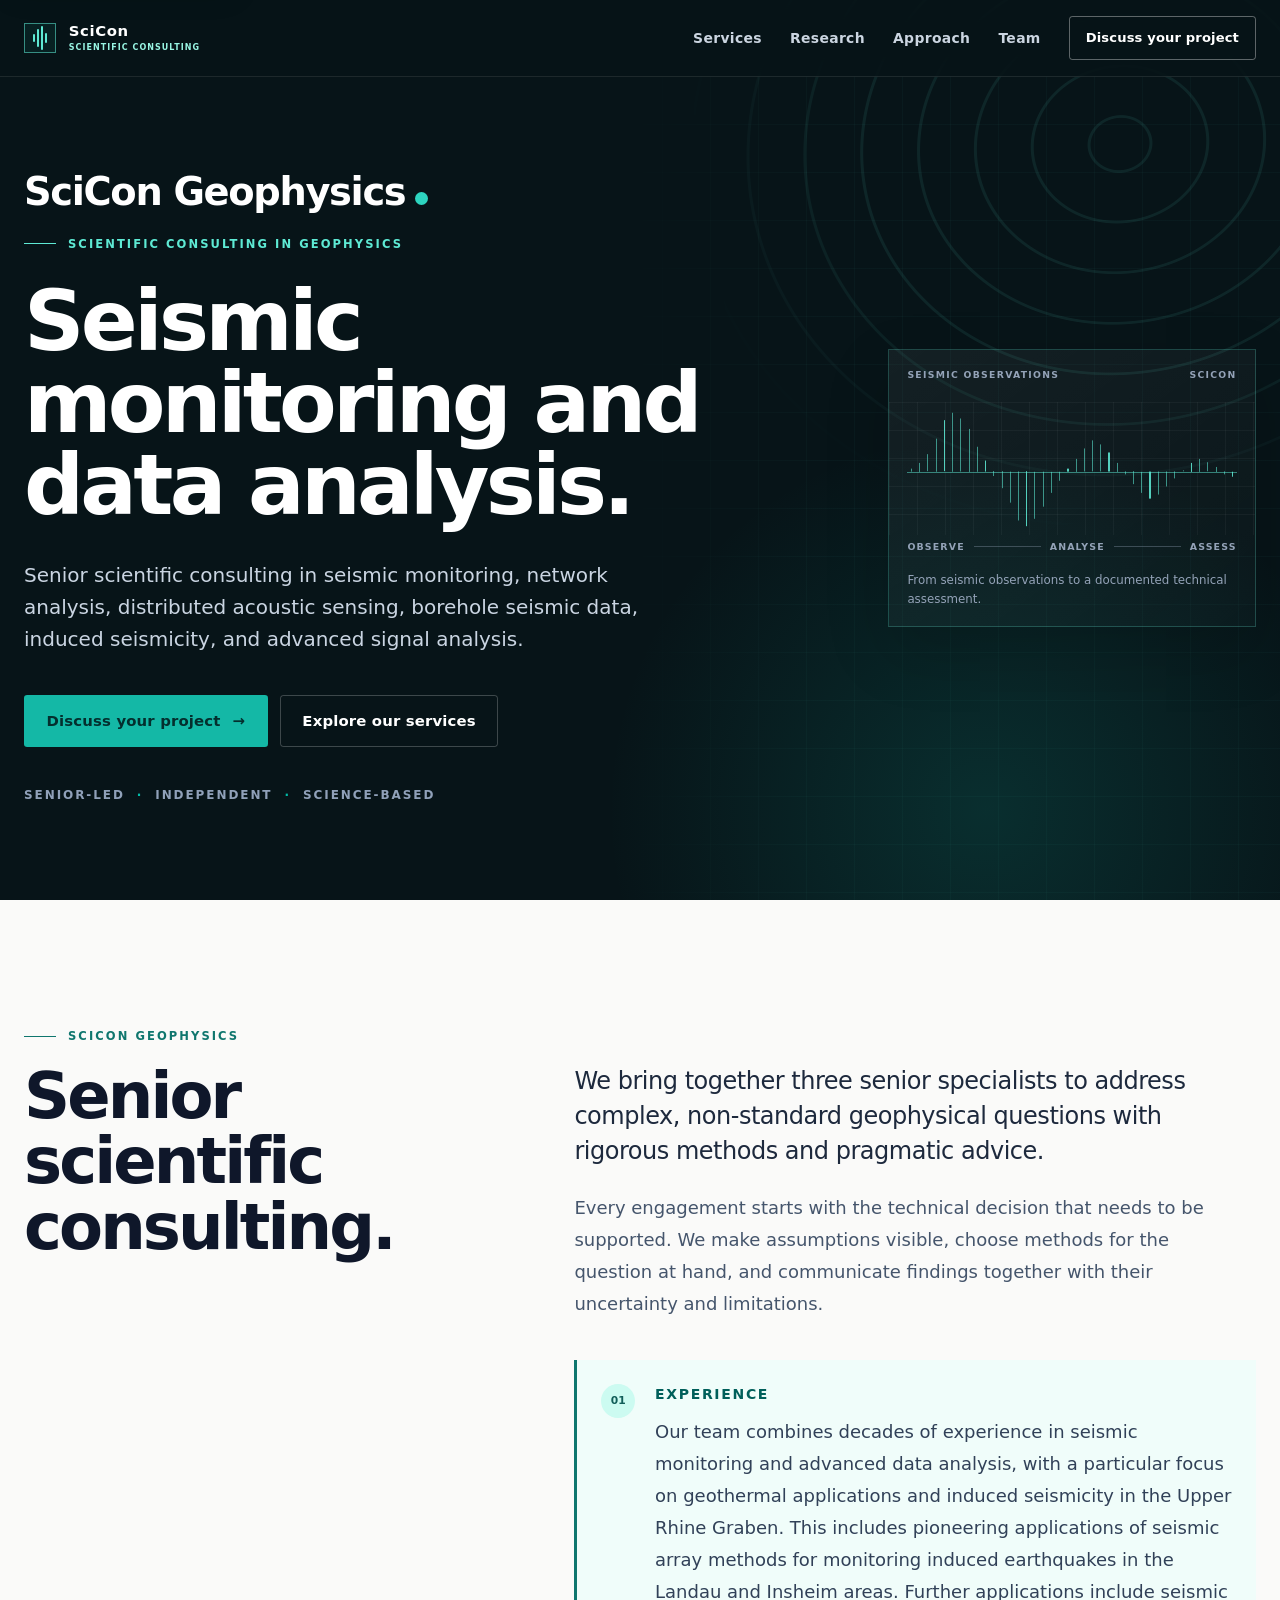
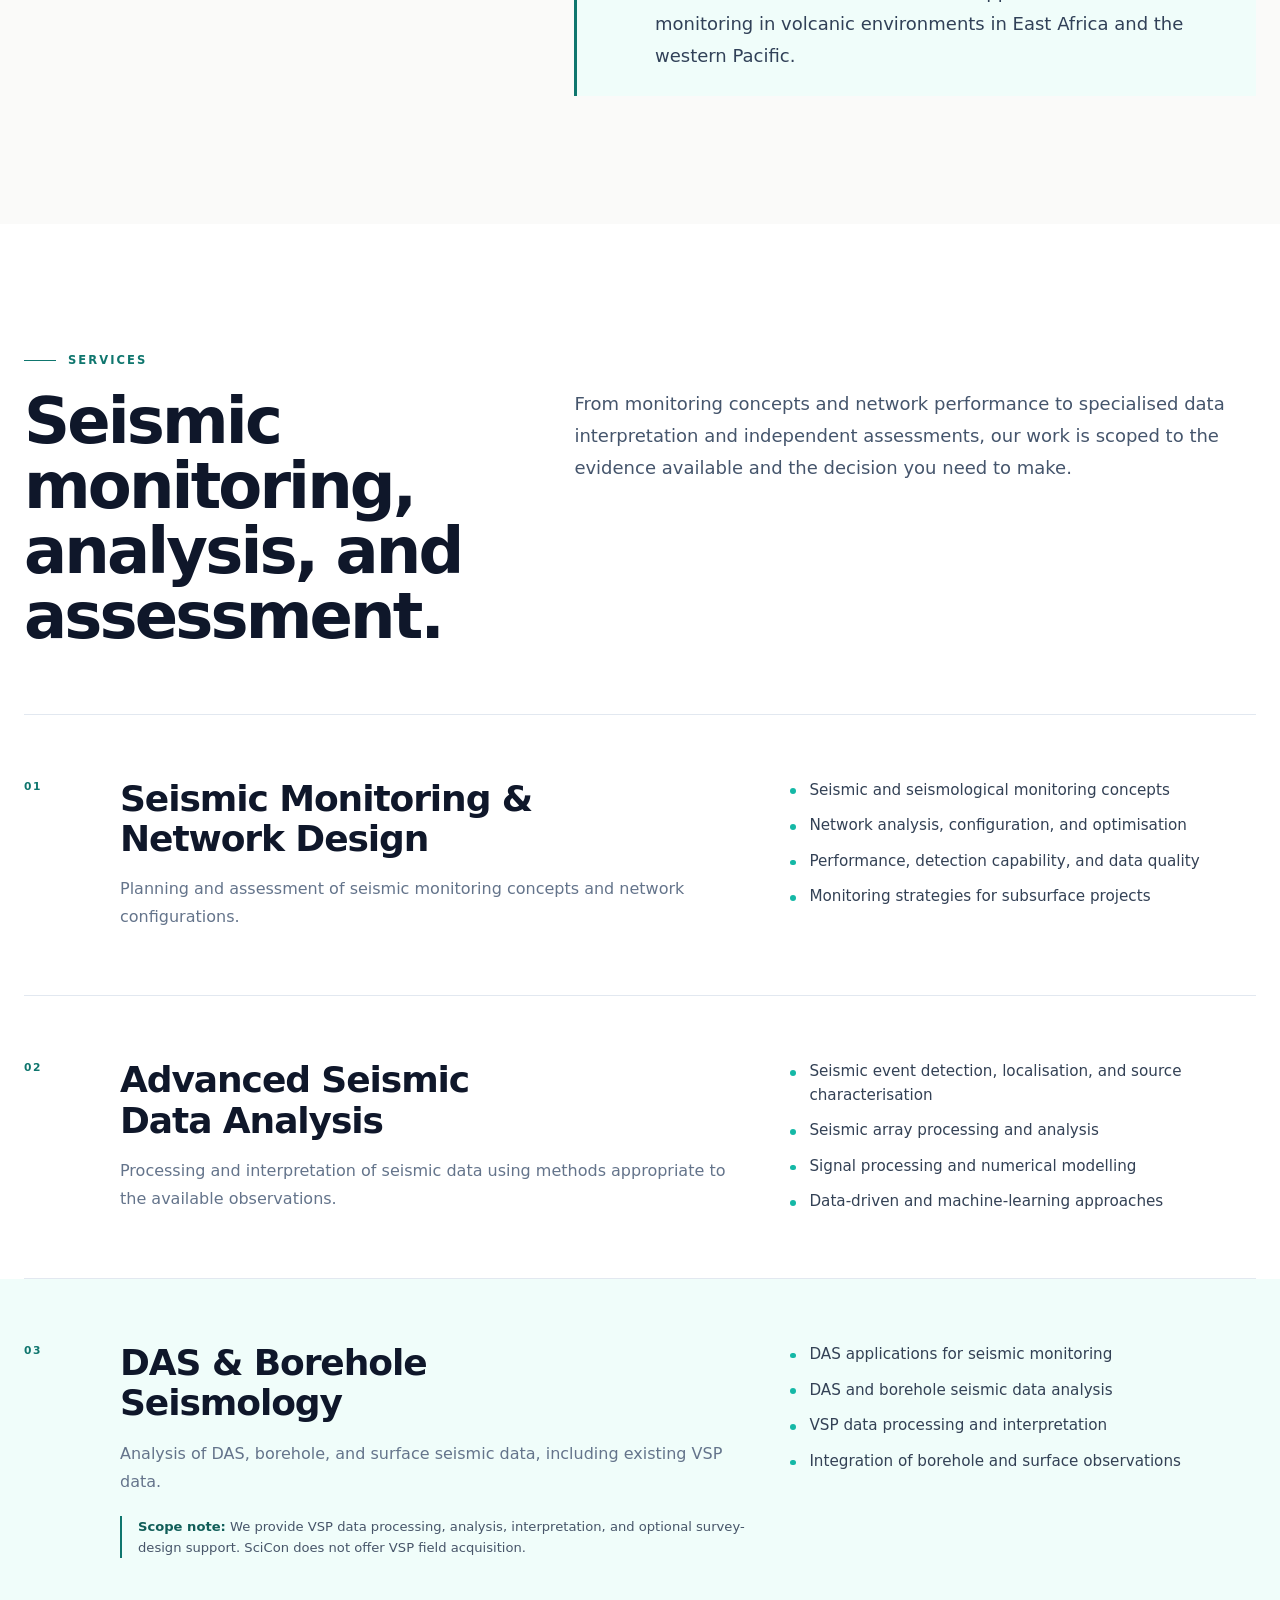
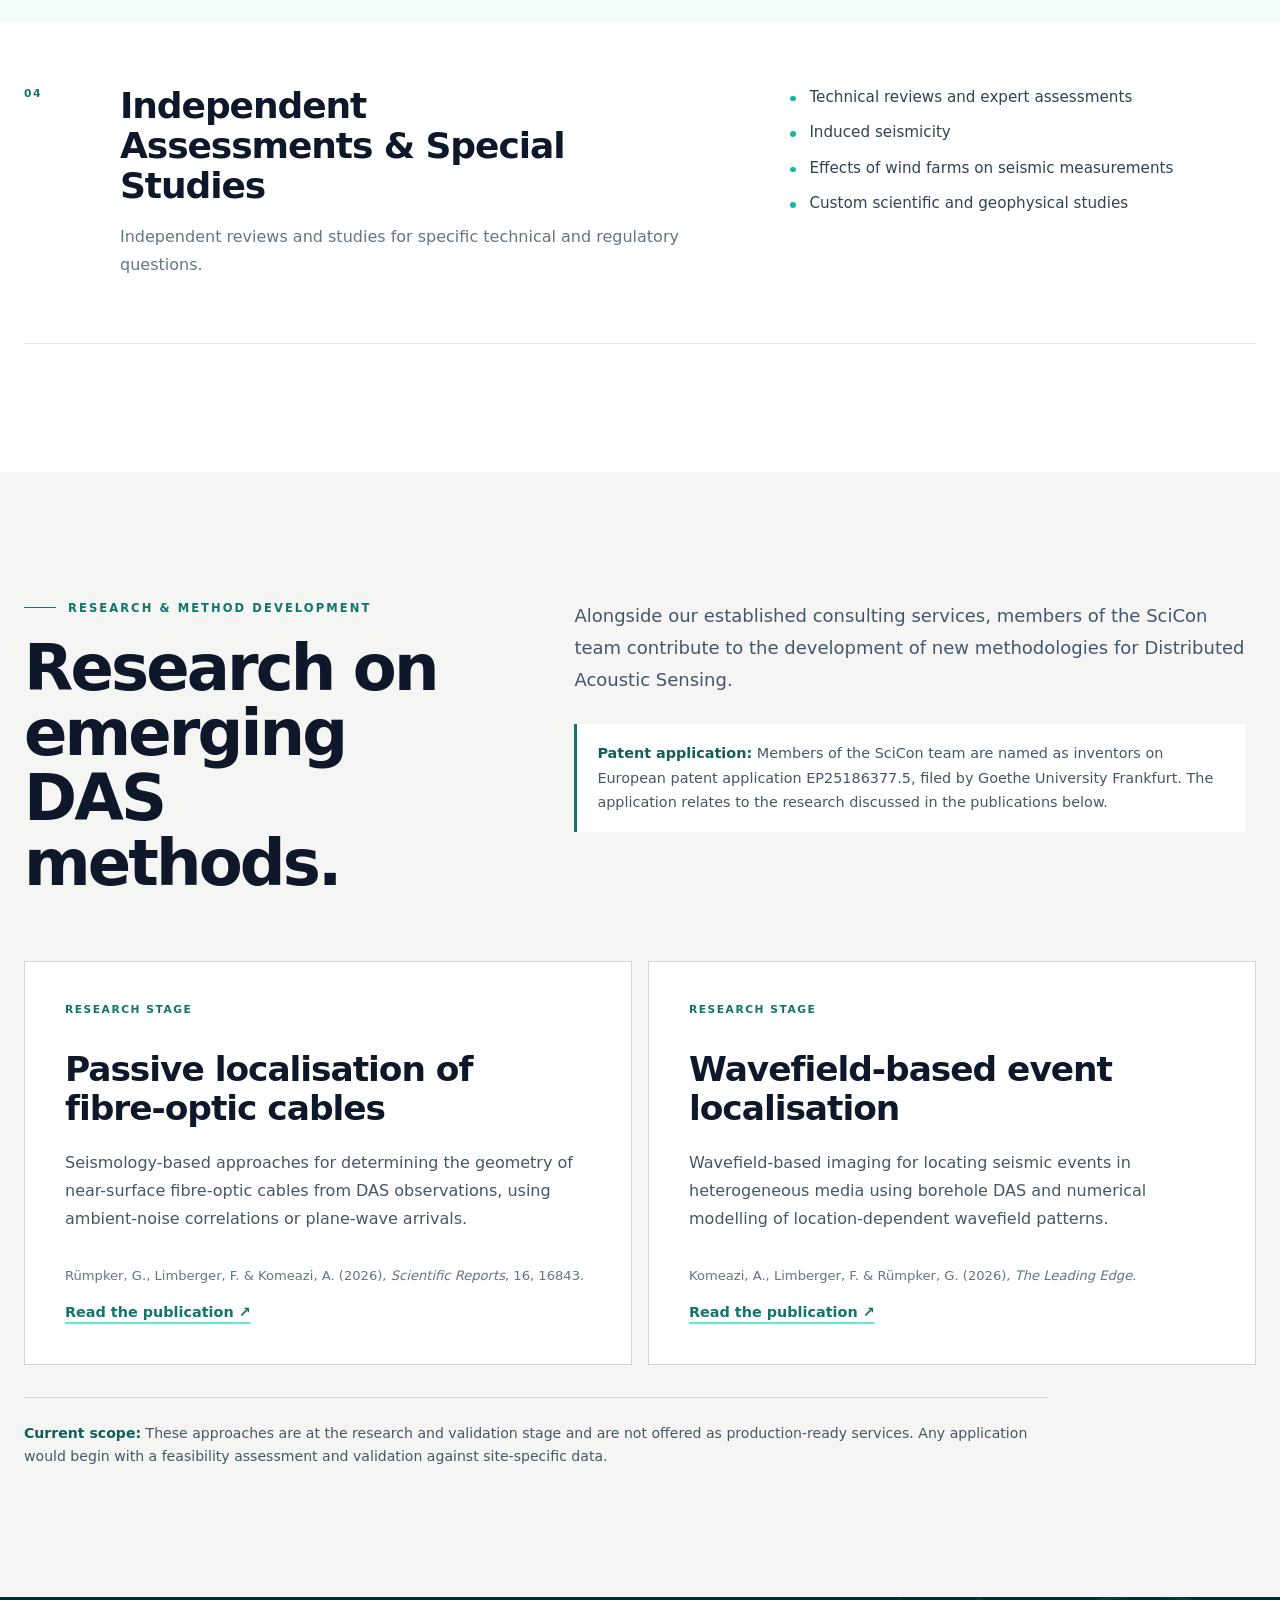
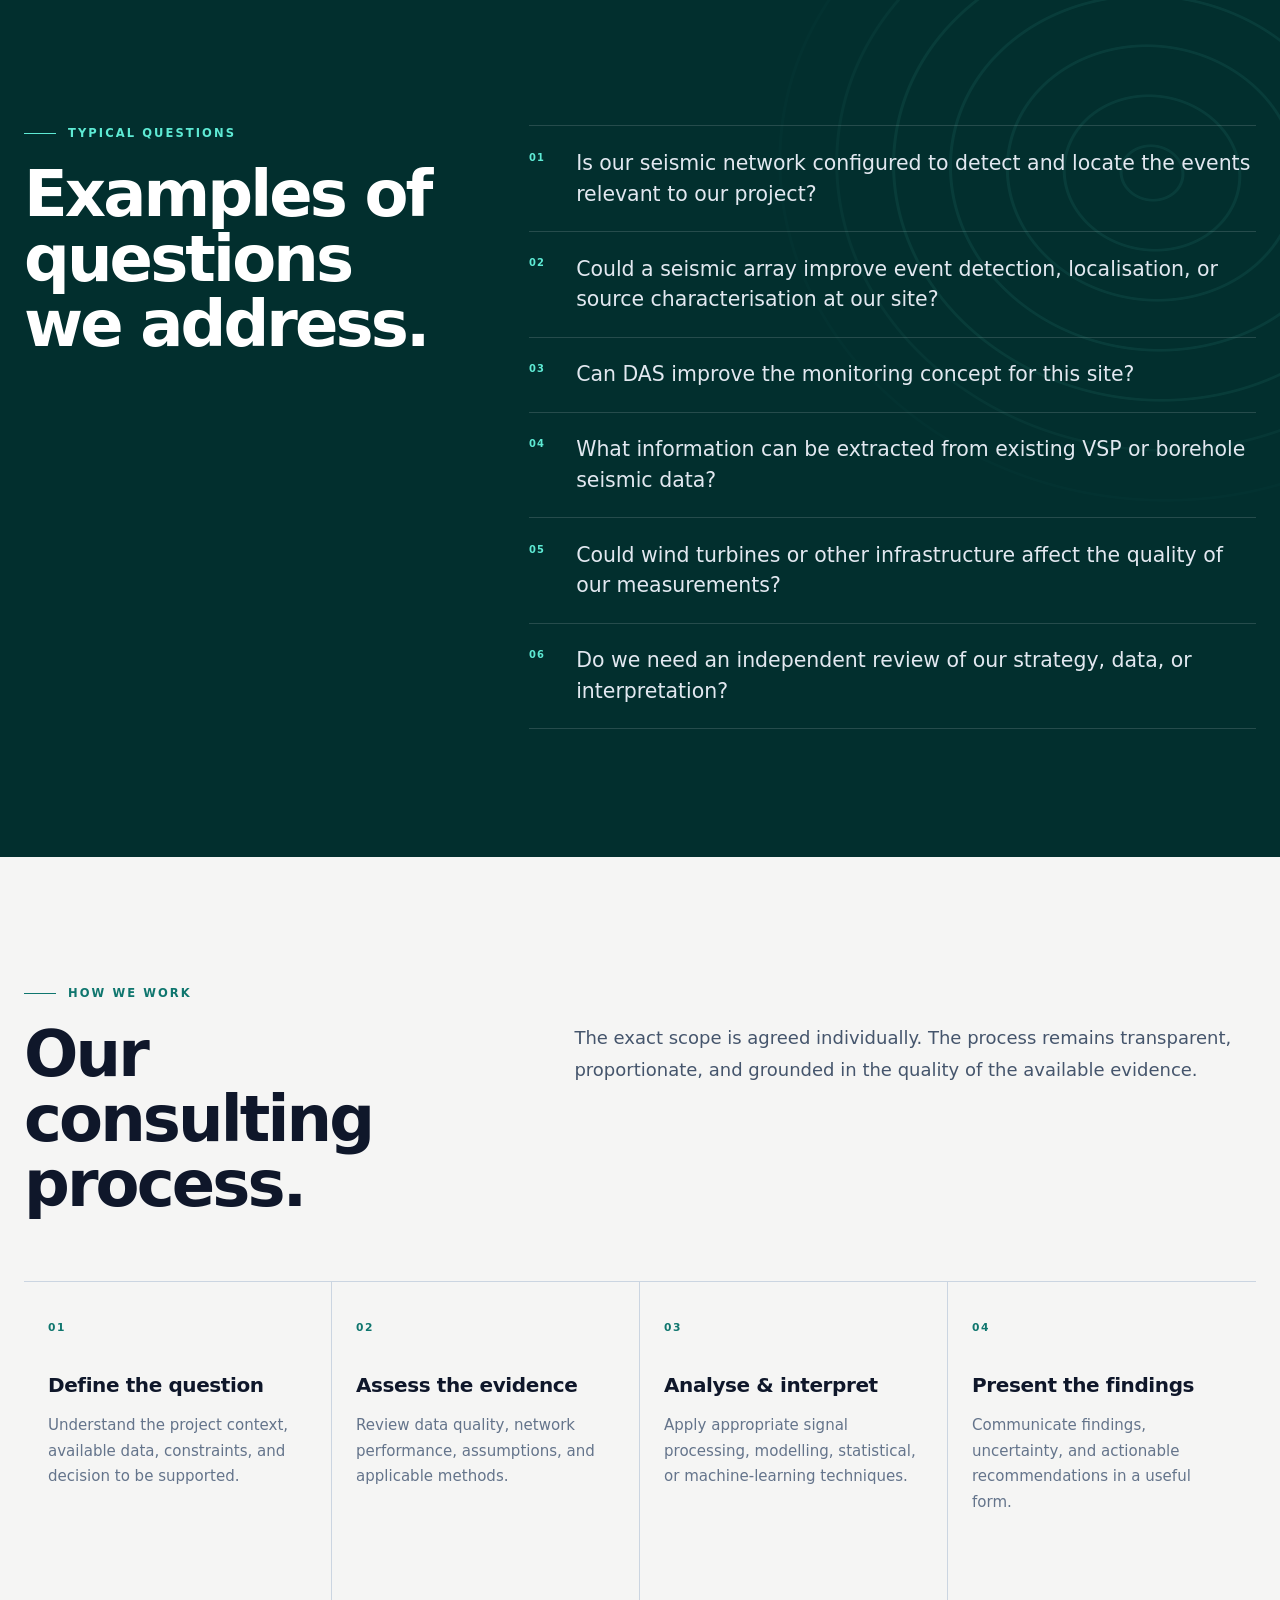
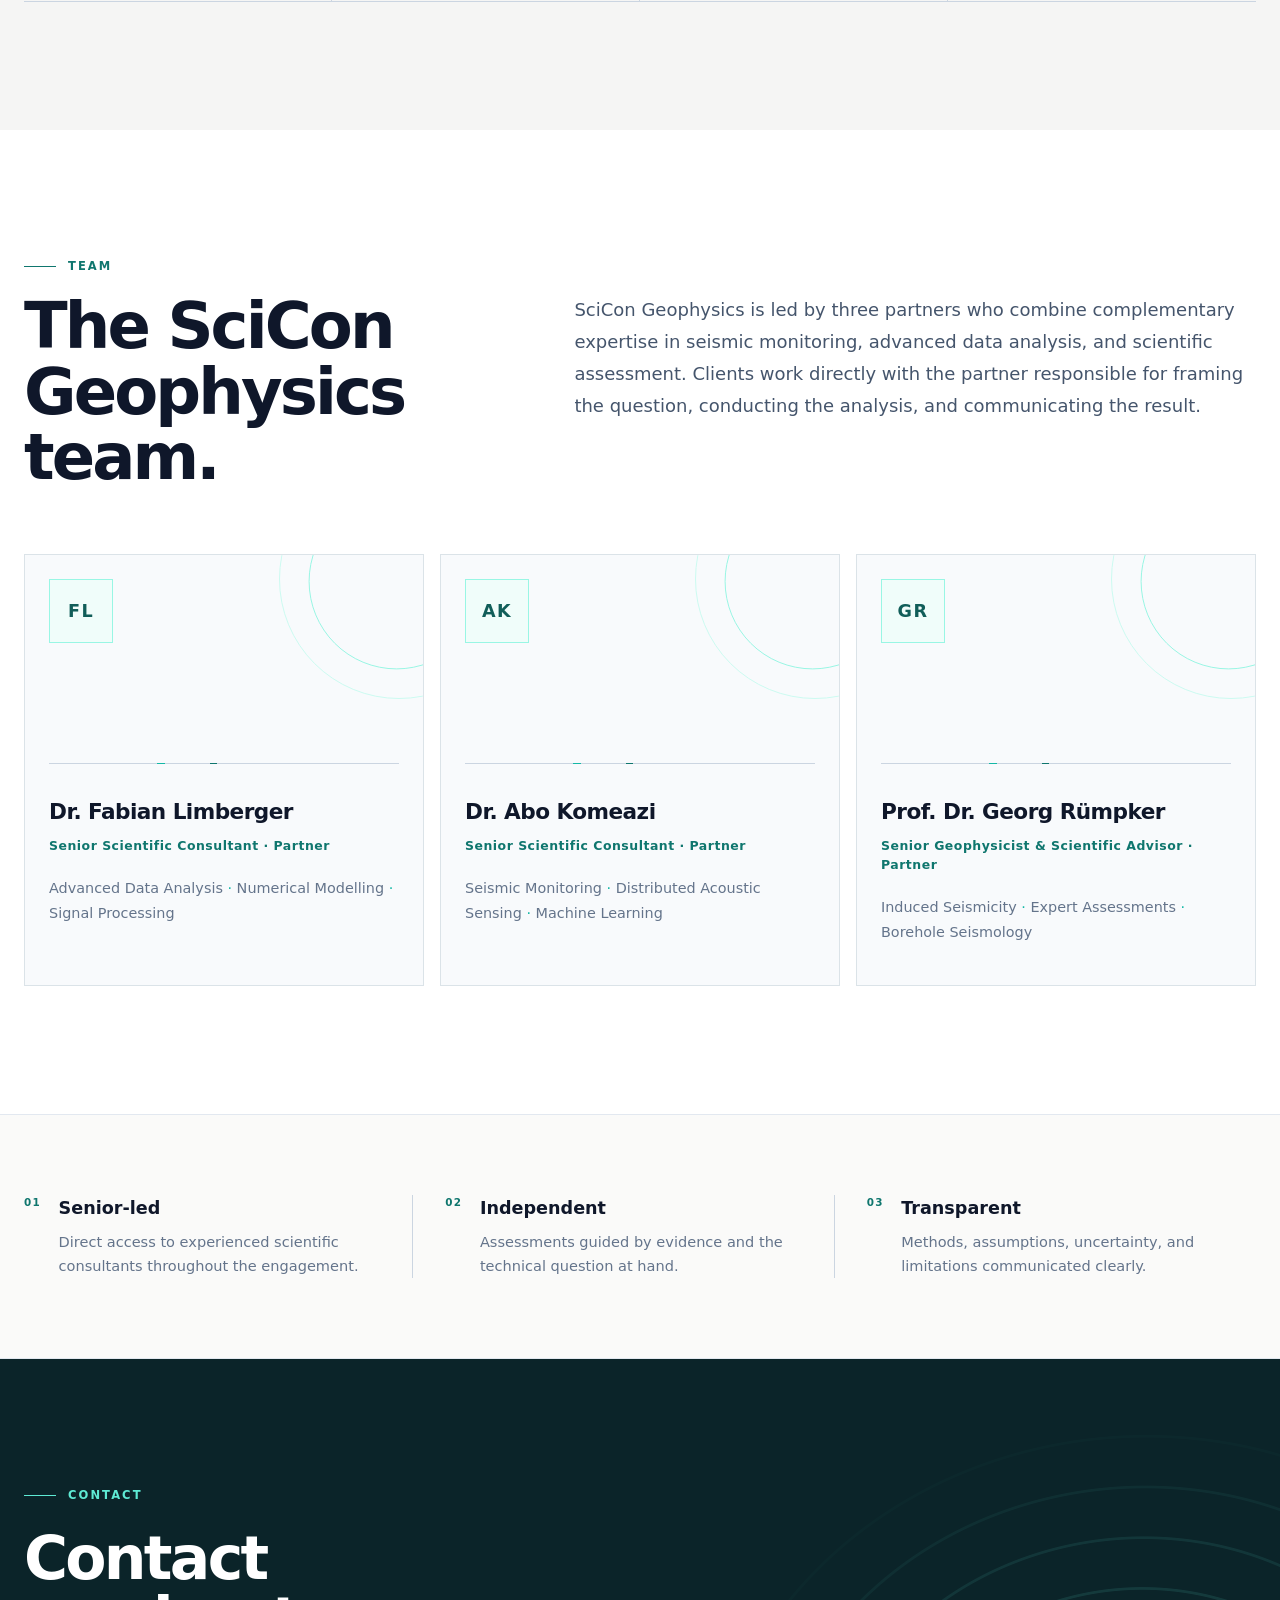
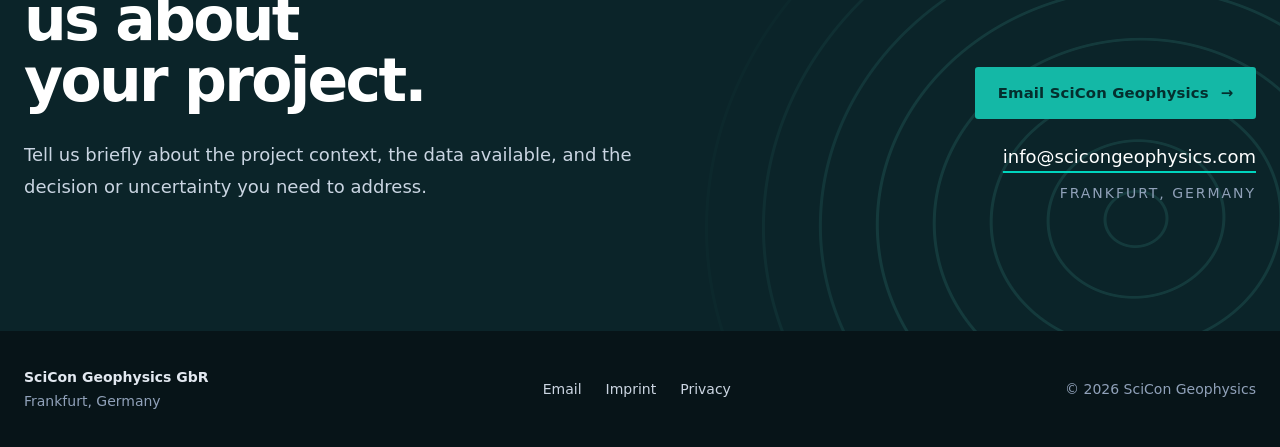
==== commit 9b889f92: "Identify team members as partners" ====
--- a/index.html
+++ b/index.html
@@ -290,7 +290,7 @@
             <p class="eyebrow">Team</p>
             <h2 id="team-title" class="section-title mt-5">The SciCon Geophysics team.</h2>
           </div>
-          <p class="max-w-2xl text-lg leading-8 text-slate-600 lg:pt-9">Clients work directly with the scientific consultants responsible for framing the question, conducting the analysis, and communicating the result.</p>
+          <p class="max-w-2xl text-lg leading-8 text-slate-600 lg:pt-9">SciCon Geophysics is led by three partners who combine complementary expertise in seismic monitoring, advanced data analysis, and scientific assessment. Clients work directly with the partner responsible for framing the question, conducting the analysis, and communicating the result.</p>
         </div>
 
         <div class="team-grid mt-16">
@@ -298,21 +298,21 @@
             <div class="team-monogram" aria-hidden="true">FL</div>
             <div class="team-trace" aria-hidden="true"></div>
             <h3>Dr. Fabian Limberger</h3>
-            <p class="team-role">Senior Scientific Consultant</p>
+            <p class="team-role">Senior Scientific Consultant &middot; Partner</p>
             <p class="team-expertise">Advanced Data Analysis <span>·</span> Numerical Modelling <span>·</span> Signal Processing</p>
           </article>
           <article class="team-card">
             <div class="team-monogram" aria-hidden="true">AK</div>
             <div class="team-trace" aria-hidden="true"></div>
             <h3>Dr. Abo Komeazi</h3>
-            <p class="team-role">Senior Scientific Consultant</p>
+            <p class="team-role">Senior Scientific Consultant &middot; Partner</p>
             <p class="team-expertise">Seismic Monitoring <span>·</span> Distributed Acoustic Sensing <span>·</span> Machine Learning</p>
           </article>
           <article class="team-card">
             <div class="team-monogram" aria-hidden="true">GR</div>
             <div class="team-trace" aria-hidden="true"></div>
             <h3>Prof. Dr. Georg Rümpker</h3>
-            <p class="team-role">Senior Geophysicist &amp; Scientific Advisor</p>
+            <p class="team-role">Senior Geophysicist &amp; Scientific Advisor &middot; Partner</p>
             <p class="team-expertise">Induced Seismicity <span>·</span> Expert Assessments <span>·</span> Borehole Seismology</p>
           </article>
         </div>
